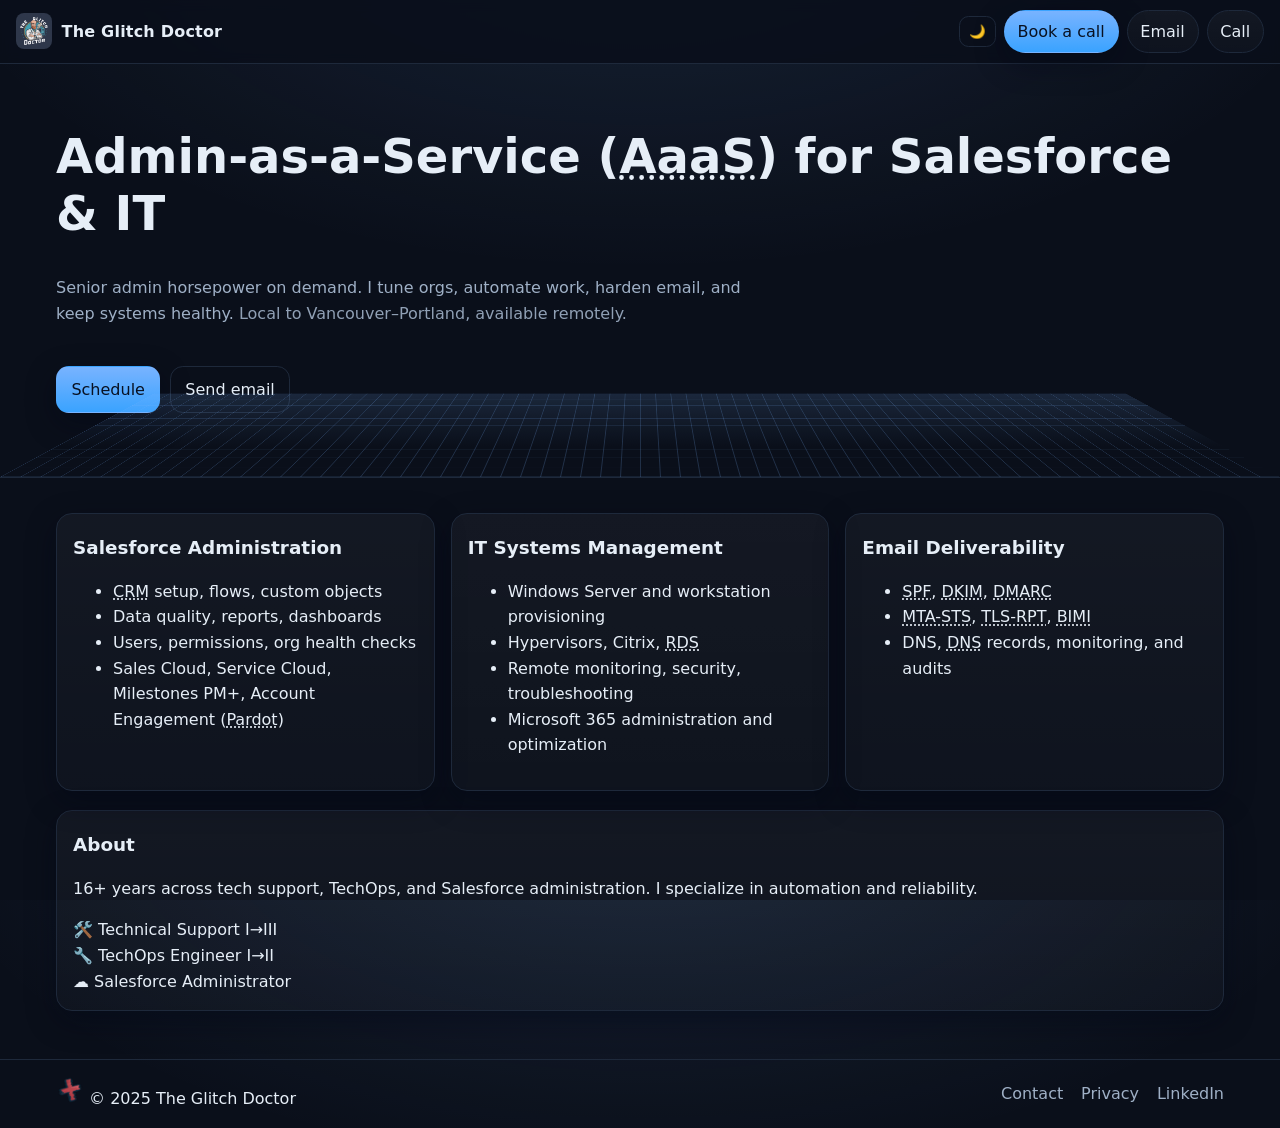
==== index.html @ 691e1446 "Update index.html" ====
<!DOCTYPE html>
<html lang="en">
<head>
  <meta charset="UTF-8" />
  <meta name="viewport" content="width=device-width, initial-scale=1" />
  <title>Remote Salesforce & IT Administration | The Glitch Doctor | Vancouver, WA</title>
  <meta name="description" content="Remote Salesforce and IT systems administration for Portland–Vancouver and remote clients. CRM, automation, server support, and secure email deliverability." />
  <meta name="robots" content="index,follow" />
  <meta name="theme-color" content="#0b5cab" />
  <link rel="canonical" href="https://theglitchdoctor.com/" />

  <!-- Social -->
  <meta property="og:title" content="Remote Salesforce & IT Administration | The Glitch Doctor" />
  <meta property="og:description" content="Salesforce and IT services for businesses. Based in Vancouver, WA." />
  <meta property="og:image" content="/logo1024.png" />
  <meta property="og:url" content="https://theglitchdoctor.com/" />
  <meta property="og:type" content="website" />
  <meta name="twitter:card" content="summary_large_image" />

  <!-- Icons & PWA -->
  <link rel="icon" href="/favicon.png" type="image/png" />
  <link rel="apple-touch-icon" href="/logo1024.png" />
  <link rel="manifest" href="/manifest.webmanifest" />

  <!-- Styles -->
  <link rel="stylesheet" href="/style.css" />

  <!-- Structured data -->
  <script type="application/ld+json">
  {"@context":"https://schema.org","@type":"LocalBusiness","name":"The Glitch Doctor","image":"https://theglitchdoctor.com/logo1024.png","url":"https://theglitchdoctor.com","logo":"https://theglitchdoctor.com/logo1024.png","email":"doc@theglitchdoctor.com","telephone":"+1-971-260-6993","address":{"@type":"PostalAddress","addressLocality":"Vancouver","addressRegion":"WA","postalCode":"98684","addressCountry":"US"},"areaServed":["Portland Metro","Vancouver WA","Remote"],"sameAs":["https://www.linkedin.com/company/the-glitch-doctor/"]}
  </script>
</head>

<body>
  <header class="site-top">
    <div class="brand">
      <img src="/logo1024.png" width="36" height="36" alt="The Glitch Doctor" class="brand-mark" />
      <span class="brand-name">The Glitch Doctor</span>
    </div>
    <nav class="top-actions" aria-label="Top actions">
      <button class="ghost" id="darkModeToggle" aria-pressed="false" aria-label="Toggle dark mode">🌙</button>
      <a class="pill primary" href="https://outlook.office.com/bookwithme/user/6f88f6bea72140189a04a0bf24233a22@theglitchdoctor.com?anonymous&ep=plink" target="_blank" rel="noopener noreferrer">Book a call</a>
      <a class="pill" href="mailto:doc@theglitchdoctor.com">Email</a>
      <a class="pill" href="tel:+19712606993">Call</a>
    </nav>
  </header>

  <!-- HERO -->
  <section class="hero">
    <div class="hero-inner">
      <h1>Admin-as-a-Service (<abbr title="Administration as a Service">AaaS</abbr>) for Salesforce & IT</h1>
      <p class="lead">Senior admin horsepower on demand. I tune orgs, automate work, harden email, and keep systems healthy.
      <span class="u-muted">Local to Vancouver–Portland, available remotely.</span></p>
      <div class="cta-row">
        <a class="cta primary" href="https://outlook.office.com/bookwithme/user/6f88f6bea72140189a04a0bf24233a22@theglitchdoctor.com?anonymous&ep=plink" target="_blank" rel="noopener noreferrer">Schedule</a>
        <a class="cta" href="mailto:doc@theglitchdoctor.com">Send email</a>
      </div>
    </div>
    <div class="hero-art" aria-hidden="true">
      <div class="grid3d"></div>
    </div>
    </div>
  </section>

  <main id="main" class="container">
    <section class="cards3">
      <article class="card fx">
        <h2>Salesforce Administration</h2>
        <ul>
          <li><abbr title="Customer Relationship Management">CRM</abbr> setup, flows, custom objects</li>
          <li>Data quality, reports, dashboards</li>
          <li>Users, permissions, org health checks</li>
          <li>Sales Cloud, Service Cloud, Milestones PM+, Account Engagement (<abbr title="formerly Pardot">Pardot</abbr>)</li>
        </ul>
      </article>
      <article class="card fx">
        <h2>IT Systems Management</h2>
        <ul>
          <li>Windows Server and workstation provisioning</li>
          <li>Hypervisors, Citrix, <abbr title="Remote Desktop Services">RDS</abbr></li>
          <li>Remote monitoring, security, troubleshooting</li>
          <li>Microsoft 365 administration and optimization</li>
        </ul>
      </article>
      <article class="card fx">
        <h2>Email Deliverability</h2>
        <ul>
          <li><abbr title="Sender Policy Framework">SPF</abbr>, <abbr title="DomainKeys Identified Mail">DKIM</abbr>, <abbr title="Domain-based Message Authentication, Reporting, and Conformance">DMARC</abbr></li>
          <li><abbr title="Mail Transfer Agent Strict Transport Security">MTA-STS</abbr>, <abbr title="Transport Layer Security Reporting">TLS-RPT</abbr>, <abbr title="Brand Indicators for Message Identification">BIMI</abbr></li>
          <li>DNS, <abbr title="Domain Name System">DNS</abbr> records, monitoring, and audits</li>
        </ul>
      </article>
    </section>

    <section class="about card fx">
      <h2>About</h2>
      <p>16+ years across tech support, TechOps, and Salesforce administration. I specialize in automation and reliability.
      </p>
      <ul class="list-plain">
        <li>🛠️ Technical Support I→III</li>
        <li>🔧 TechOps Engineer I→II</li>
        <li>☁️ Salesforce Administrator</li>
      </ul>
    </section>
  </main>

  <footer class="site-footer">
    <div class="footer-container">
      <div class="footer-left">
        <img src="/favicon.png" width="28" height="28" alt="Logo" />
        <span>&copy; 2025 The Glitch Doctor</span>
      </div>
      <nav class="footer-links" aria-label="Footer">
        <a href="mailto:doc@theglitchdoctor.com">Contact</a>
        <a href="#">Privacy</a>
        <a href="https://www.linkedin.com/company/the-glitch-doctor/?viewAsMember=true" target="_blank" rel="noopener noreferrer">LinkedIn</a>
      </nav>
    </div>
  </footer>

  <script>
  (function(){
    const root = document.documentElement;
    const btn = document.getElementById('darkModeToggle');
    const saved = localStorage.getItem('darkMode');
    const prefers = window.matchMedia && window.matchMedia('(prefers-color-scheme: dark)').matches;
    function setDark(on){
      root.classList.toggle('dark', on);
      if(btn) btn.setAttribute('aria-pressed', String(on));
      localStorage.setItem('darkMode', on ? 'enabled' : 'disabled');
    }
    setDark(saved ? saved==='enabled' : prefers);
    btn && btn.addEventListener('click', () => setDark(!root.classList.contains('dark')));

    if ('serviceWorker' in navigator) {
      window.addEventListener('load', () => navigator.serviceWorker.register('/sw.js').catch(()=>{}));
    }
  })();
      if (!window.matchMedia || !window.matchMedia('(prefers-reduced-motion: reduce)').matches) {
      const root = document.documentElement;
      const grid = document.querySelector('.grid3d');
      if (grid) {
        let t = 0, mx = 0, my = 0, tx = 0, ty = 0;
        const setVar = (n,v)=> root.style.setProperty(n, v);
        function onMove(e){
          const x = e.clientX !== undefined ? e.clientX : (innerWidth/2);
          const y = e.clientY !== undefined ? e.clientY : (innerHeight/2);
          tx = (x / innerWidth) * 2 - 1;   // -1..1
          ty = (y / innerHeight) * 2 - 1;  // -1..1
        }
        window.addEventListener('pointermove', onMove, {passive:true});
        function loop(){
          t += 0.6;                   // speed
          mx += (tx - mx) * 0.06;     // easing
          my += (ty - my) * 0.06;
          setVar('--mx', mx.toFixed(4));
          setVar('--my', my.toFixed(4));
          setVar('--gridY', t.toFixed(2));
          requestAnimationFrame(loop);
        }
        loop();
      }
    }
  })();
  </script>
</body>
</html>
---- style.css ----
/* Base theme */
:root {
  --bg: #0a0f1a;              /* deep slate */
  --bg-2: #0f172a;            /* card bg */
  --text: #e6eef7;            /* near white */
  --muted: #9fb0c6;
  --brand: #78b3ff;           /* soft lightning */
  --brand-2: #3aa3ff;
  --border: #1e293b;
  --shadow: 0 10px 30px rgba(2,6,23,.45);
}
html,body{height:100%}
*{box-sizing:border-box}
body{margin:0;background:radial-gradient(1200px 600px at 50% -10%,rgba(120,179,255,.12),transparent 60%),var(--bg);color:var(--text);font-family:Inter,ui-sans-serif,system-ui,-apple-system,Segoe UI,Roboto,"Helvetica Neue",Arial,sans-serif;line-height:1.6}

/* Top header */
.site-top{position:sticky;top:0;z-index:10;display:flex;align-items:center;justify-content:space-between;padding:.6rem 1rem;border-bottom:1px solid var(--border);backdrop-filter:saturate(1.1) blur(6px);background:color-mix(in srgb, var(--bg) 86%, transparent)}
.brand{display:flex;align-items:center;gap:.6rem;font-weight:700}
.brand-name{letter-spacing:.2px}
.brand-mark{border-radius:8px}
.top-actions{display:flex;align-items:center;gap:.5rem}
.pill{display:inline-flex;align-items:center;gap:.4rem;padding:.5rem .8rem;border:1px solid var(--border);border-radius:999px;text-decoration:none;color:var(--text);background:linear-gradient(to bottom, rgba(255,255,255,.04), rgba(255,255,255,.02))}
.pill.primary{border-color:transparent;background:linear-gradient(180deg, var(--brand), var(--brand-2));color:#081122;box-shadow:var(--shadow)}
.ghost{background:transparent;border:1px solid var(--border);color:var(--text);border-radius:.6rem;padding:.45rem .55rem;cursor:pointer}

/* Hero */
.hero{position:relative;overflow:hidden;border-bottom:1px solid var(--border)}
.hero-inner{width:min(1200px,100%);margin:0 auto;padding:clamp(2rem,5vw,4rem) 1rem;display:grid;gap:1rem;place-items:start}
.hero h1{font-size:clamp(1.9rem,1.1rem + 2.8vw,3rem);line-height:1.2;margin:0}
.lead{max-width:70ch;color:var(--muted)}
.u-muted{opacity:.9}
.cta-row{display:flex;gap:.6rem;margin-top:.5rem}
.cta{display:inline-flex;align-items:center;gap:.35rem;border:1px solid var(--border);border-radius:.8rem;padding:.6rem .9rem;text-decoration:none;color:var(--text)}
.cta.primary{border-color:transparent;background:linear-gradient(180deg,var(--brand),var(--brand-2));color:#081122;box-shadow:var(--shadow)}

/* 3D grid accent */
.hero-art{pointer-events:none;position:absolute;inset:auto 0 0 0;height:220px;}
.grid3d{position:absolute;inset:auto 0 0 0;height:220px;background:linear-gradient(rgba(120,179,255,.15),transparent 70%),
  repeating-linear-gradient(0deg,rgba(120,179,255,.2),rgba(120,179,255,.2) 1px,transparent 1px,transparent 20px),
  repeating-linear-gradient(90deg,rgba(120,179,255,.2),rgba(120,179,255,.2) 1px,transparent 1px,transparent 20px);
  transform:perspective(600px) rotateX(60deg);transform-origin:bottom;filter:blur(.2px)}

/* Main */
.container{width:min(1200px,100%);margin:0 auto;padding:1rem}
.cards3{display:grid;grid-template-columns:repeat(auto-fit,minmax(260px,1fr));gap:1rem;margin:1.2rem 0}
.card{background:linear-gradient(180deg,rgba(255,255,255,.04),rgba(255,255,255,.02));border:1px solid var(--border);border-radius:16px;padding:1rem;box-shadow:var(--shadow)}
.card.fx{transition:transform .18s ease, box-shadow .18s ease}
.card.fx:hover{transform:translateY(-2px)}
.card h2{margin:.2rem 0 .6rem;font-size:1.15rem}
.list-plain{list-style:none;margin:.6rem 0 0;padding:0}

/* About */
.about{margin-top:.5rem}

/* Footer */
.site-footer{margin-top:2rem;border-top:1px solid var(--border)}
.footer-container{width:min(1200px,100%);margin:0 auto;padding:1rem;display:flex;align-items:center;justify-content:space-between;gap:.75rem;flex-wrap:wrap}
.footer-links a{color:var(--muted);text-decoration:none;margin-left:.8rem}
.footer-links a:hover{color:var(--text)}

/* Dark toggle state */
.dark{--bg:#050912;--bg-2:#0b1220;--text:#e8eef9;--muted:#a4b2c6;--brand:#7fb8ff;--brand-2:#4aa8ff;--border:#172036}

/* Acronyms visible but calm */
abbr[title]{text-decoration:underline dotted;text-underline-offset:2px}

@media (prefers-reduced-motion: reduce){
  .card.fx{transition:none}
}
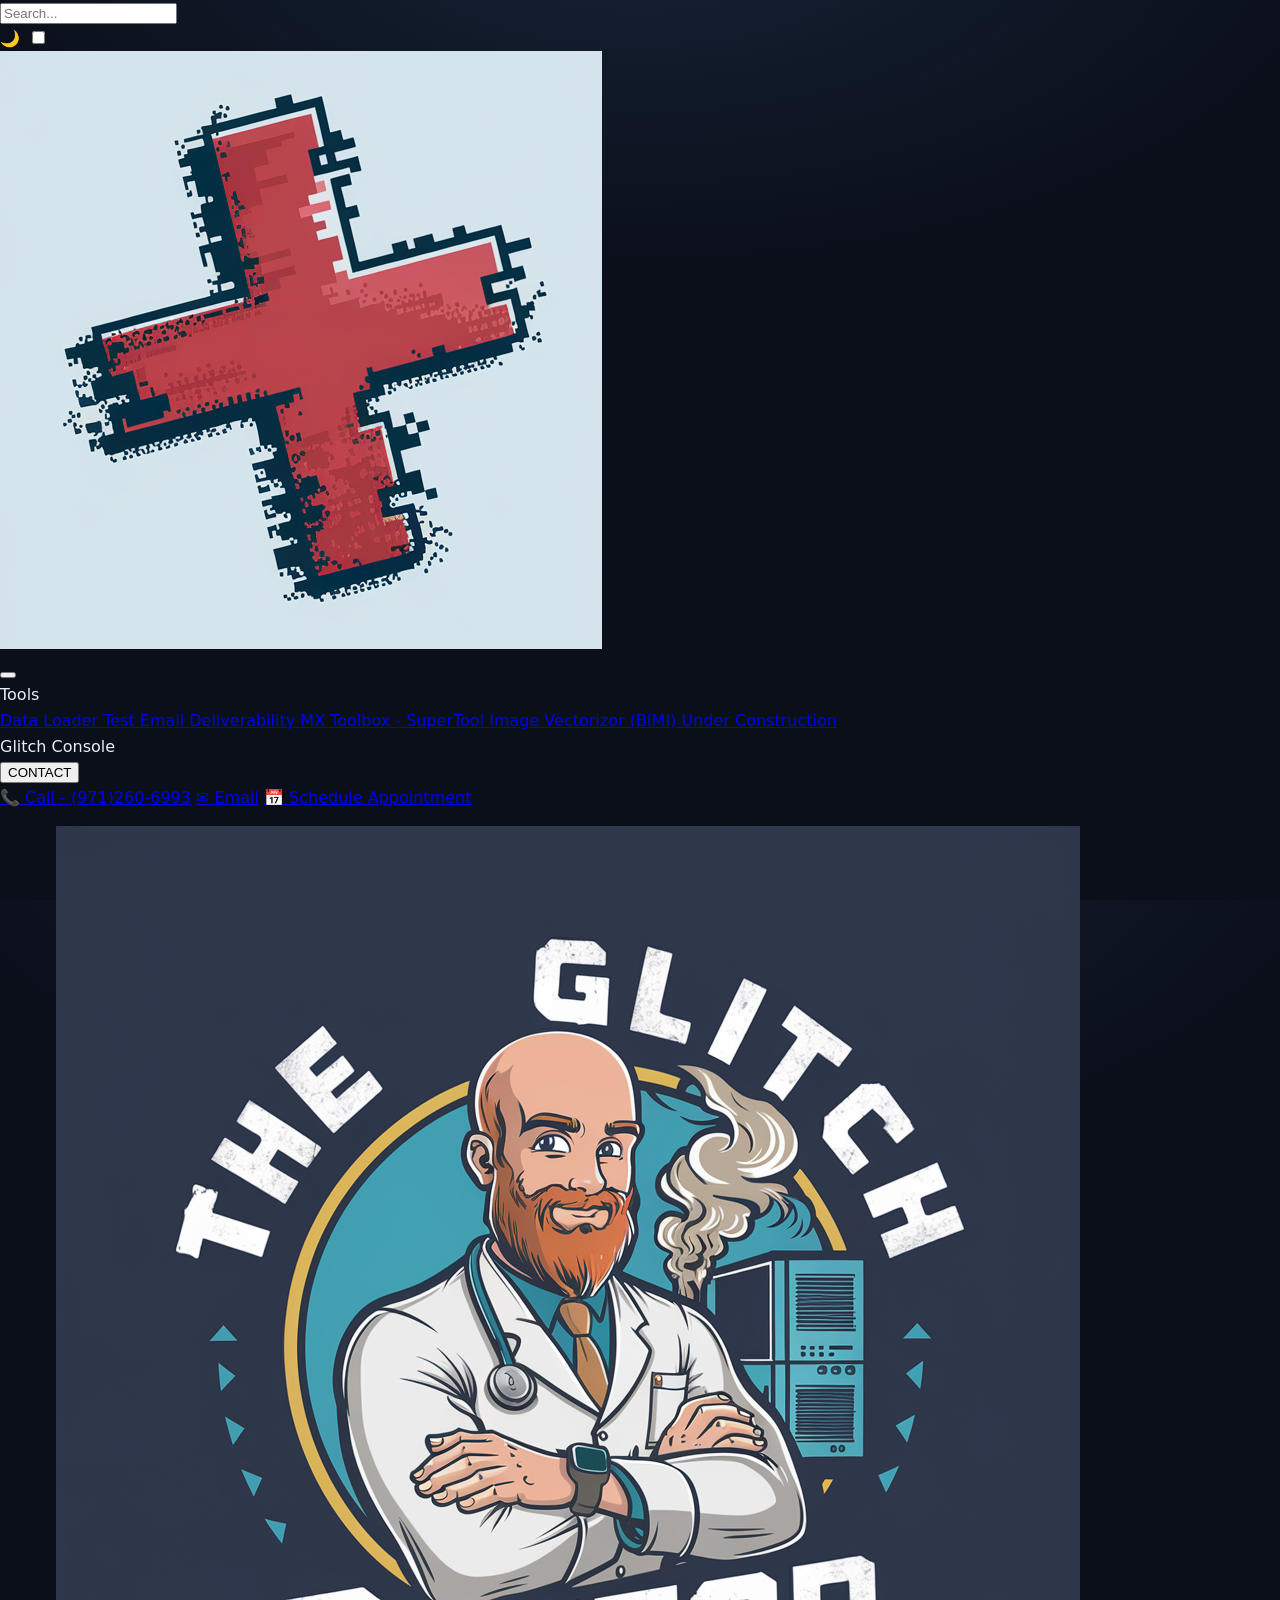
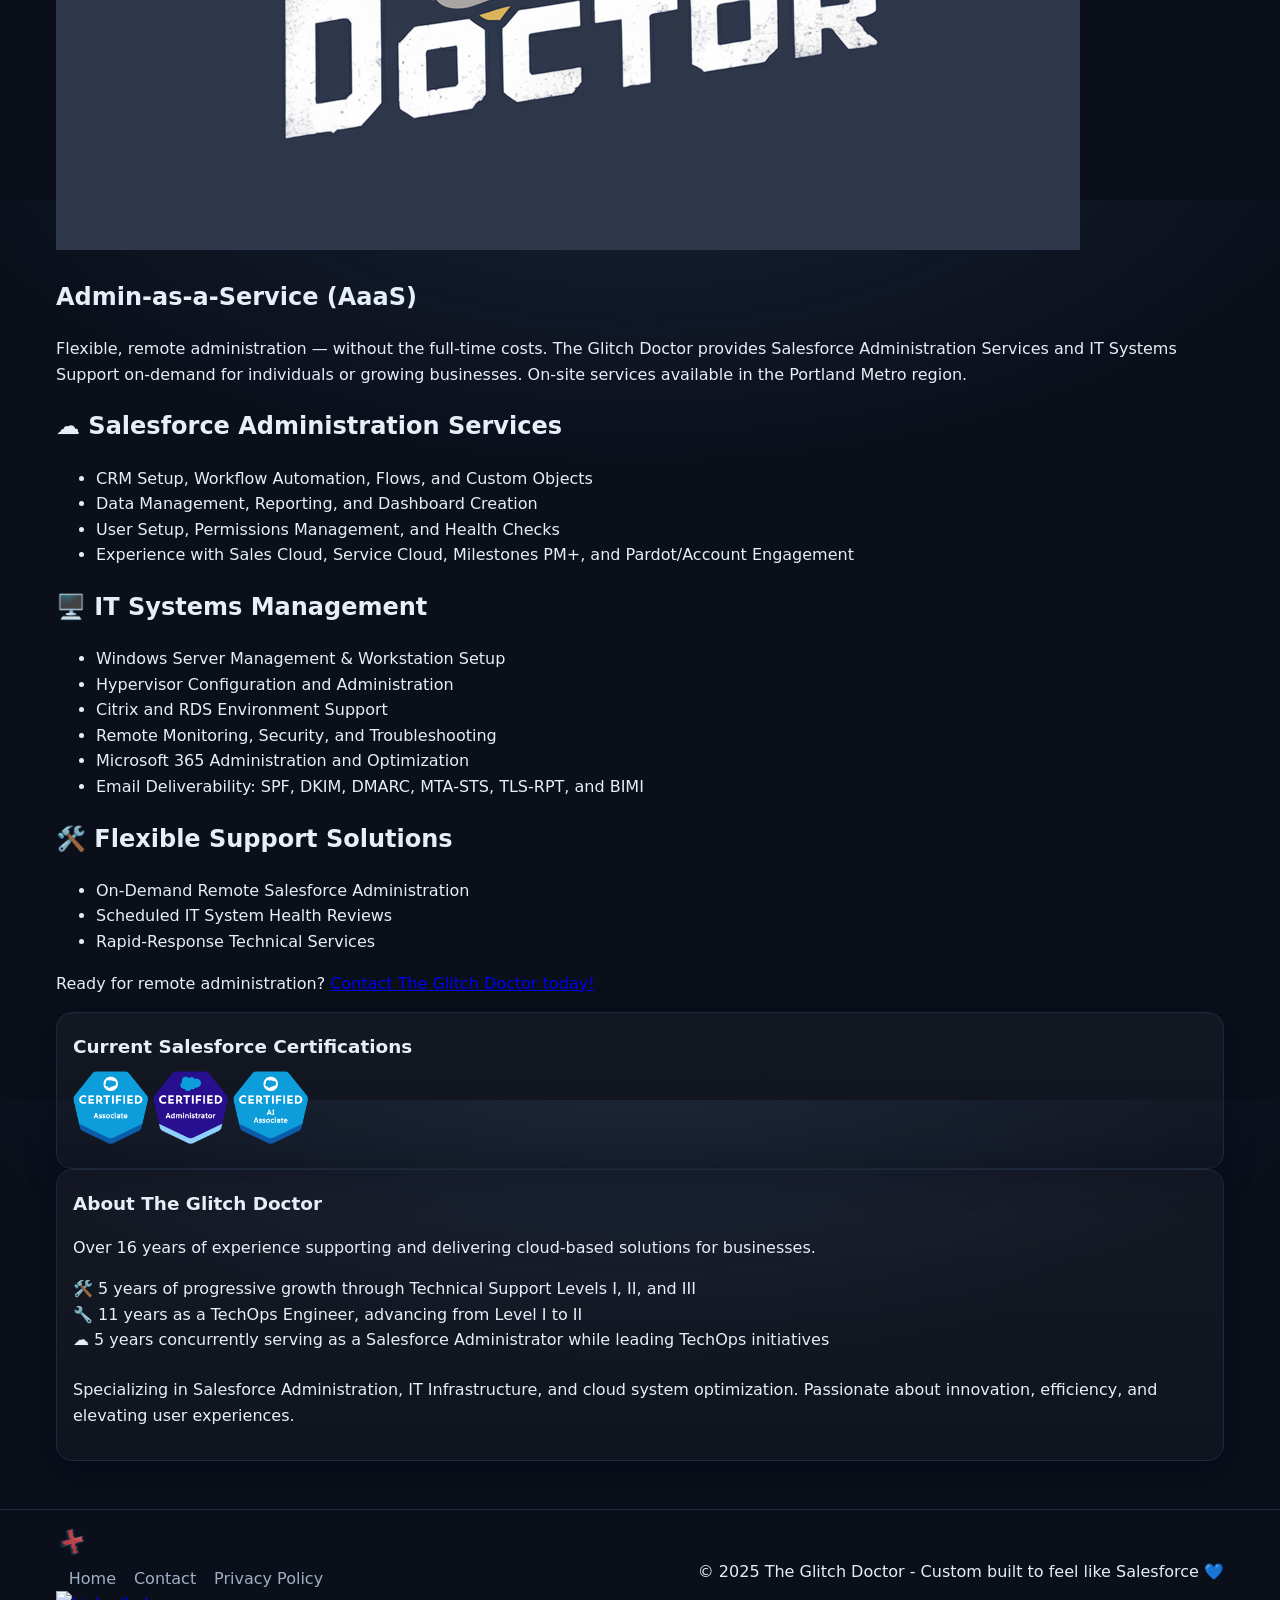
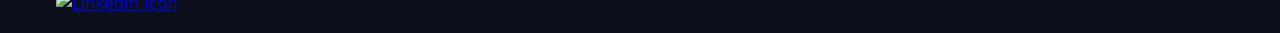
==== commit e6fd4cb3: "Update index.html" ====
--- a/index.html
+++ b/index.html
@@ -1,167 +1,288 @@
 <!DOCTYPE html>
 <html lang="en">
 <head>
-  <meta charset="UTF-8" />
-  <meta name="viewport" content="width=device-width, initial-scale=1" />
+  <meta charset="UTF-8">
+  <meta name="viewport" content="width=device-width, initial-scale=1.0">
   <title>Remote Salesforce & IT Administration | The Glitch Doctor | Vancouver, WA</title>
-  <meta name="description" content="Remote Salesforce and IT systems administration for Portland–Vancouver and remote clients. CRM, automation, server support, and secure email deliverability." />
-  <meta name="robots" content="index,follow" />
-  <meta name="theme-color" content="#0b5cab" />
-  <link rel="canonical" href="https://theglitchdoctor.com/" />
-
-  <!-- Social -->
-  <meta property="og:title" content="Remote Salesforce & IT Administration | The Glitch Doctor" />
-  <meta property="og:description" content="Salesforce and IT services for businesses. Based in Vancouver, WA." />
-  <meta property="og:image" content="/logo1024.png" />
-  <meta property="og:url" content="https://theglitchdoctor.com/" />
-  <meta property="og:type" content="website" />
-  <meta name="twitter:card" content="summary_large_image" />
-
-  <!-- Icons & PWA -->
-  <link rel="icon" href="/favicon.png" type="image/png" />
-  <link rel="apple-touch-icon" href="/logo1024.png" />
-  <link rel="manifest" href="/manifest.webmanifest" />
-
-  <!-- Styles -->
-  <link rel="stylesheet" href="/style.css" />
-
-  <!-- Structured data -->
+  <meta name="description" content="Remote Salesforce and IT Systems Administration for businesses in the Portland Metro area. CRM Setup, Server Support, Email Deliverability. Contact The Glitch Doctor today.">
+  
+  <!-- Open Graph / Facebook -->
+  <meta property="og:title" content="Remote Salesforce & IT Administration | The Glitch Doctor">
+  <meta property="og:description" content="Salesforce and IT services for businesses. Based in Vancouver, WA.">
+  <meta property="og:image" content="https://theglitchdoctor.com/logo1024.png">
+  <meta property="og:url" content="https://theglitchdoctor.com/">
+  <meta property="og:type" content="website">
+
+  <link rel="icon" href="favicon.png" type="image/png">
+  <link rel="stylesheet" href="style.css">
+
+  <!-- Local Business Schema -->
   <script type="application/ld+json">
-  {"@context":"https://schema.org","@type":"LocalBusiness","name":"The Glitch Doctor","image":"https://theglitchdoctor.com/logo1024.png","url":"https://theglitchdoctor.com","logo":"https://theglitchdoctor.com/logo1024.png","email":"doc@theglitchdoctor.com","telephone":"+1-971-260-6993","address":{"@type":"PostalAddress","addressLocality":"Vancouver","addressRegion":"WA","postalCode":"98684","addressCountry":"US"},"areaServed":["Portland Metro","Vancouver WA","Remote"],"sameAs":["https://www.linkedin.com/company/the-glitch-doctor/"]}
-  </script>
+{
+  "@context": "https://schema.org",
+  "@type": "LocalBusiness",
+  "name": "The Glitch Doctor",
+  "image": "https://theglitchdoctor.com/logo1024.png",
+  "telephone": "+1-971-260-6993",
+  "email": "doc@theglitchdoctor.com",
+  "address": {
+    "@type": "PostalAddress",
+    "addressLocality": "Vancouver",
+    "addressRegion": "WA",
+    "postalCode": "98684",
+    "addressCountry": "US"
+  },
+  "url": "https://theglitchdoctor.com",
+  "description": "Remote Salesforce and IT Systems Administration support for businesses in Vancouver, WA and the Portland Metro area."
+}
+</script>
 </head>
 
 <body>
-  <header class="site-top">
-    <div class="brand">
-      <img src="/logo1024.png" width="36" height="36" alt="The Glitch Doctor" class="brand-mark" />
-      <span class="brand-name">The Glitch Doctor</span>
-    </div>
-    <nav class="top-actions" aria-label="Top actions">
-      <button class="ghost" id="darkModeToggle" aria-pressed="false" aria-label="Toggle dark mode">🌙</button>
-      <a class="pill primary" href="https://outlook.office.com/bookwithme/user/6f88f6bea72140189a04a0bf24233a22@theglitchdoctor.com?anonymous&ep=plink" target="_blank" rel="noopener noreferrer">Book a call</a>
-      <a class="pill" href="mailto:doc@theglitchdoctor.com">Email</a>
-      <a class="pill" href="tel:+19712606993">Call</a>
-    </nav>
-  </header>
-
-  <!-- HERO -->
-  <section class="hero">
-    <div class="hero-inner">
-      <h1>Admin-as-a-Service (<abbr title="Administration as a Service">AaaS</abbr>) for Salesforce & IT</h1>
-      <p class="lead">Senior admin horsepower on demand. I tune orgs, automate work, harden email, and keep systems healthy.
-      <span class="u-muted">Local to Vancouver–Portland, available remotely.</span></p>
-      <div class="cta-row">
-        <a class="cta primary" href="https://outlook.office.com/bookwithme/user/6f88f6bea72140189a04a0bf24233a22@theglitchdoctor.com?anonymous&ep=plink" target="_blank" rel="noopener noreferrer">Schedule</a>
-        <a class="cta" href="mailto:doc@theglitchdoctor.com">Send email</a>
-      </div>
-    </div>
-    <div class="hero-art" aria-hidden="true">
-      <div class="grid3d"></div>
-    </div>
-    </div>
+<div id="loader" style="display: none;"></div>
+
+<!-- Top Navbar -->
+<div class="top-navbar">
+  <div class="top-navbar-left"></div>
+  <div class="top-navbar-center">
+    <form action="https://www.google.com/search" method="GET" target="_blank" style="width: 100%; max-width: 400px;">
+      <input type="text" name="q" placeholder="Search..." class="top-search-bar" />
+    </form>
+  </div>
+  <div class="top-navbar-right">
+    <div class="dark-mode-toggle">
+      <label for="darkModeToggle" style="margin-right: 0.2rem;">🌙</label>
+      <input type="checkbox" id="darkModeToggle">
+    </div>
+    <img src="GlitchDoctor_NoBackground.png" alt="Logo" class="logo">
+  </div>
+</div>
+
+<header class="navbar" style="display: none;">
+  <div class="nav-left">
+    <div class="dropdown-wrapper">
+      <button id="launcherButton" class="launcher-button">
+        <div class="launcher-icon">
+          <div></div><div></div><div></div>
+          <div></div><div></div><div></div>
+          <div></div><div></div><div></div>
+        </div>
+      </button>
+
+ <div class="launcher-menu" id="launcherMenu">
+        <div class="launcher-title">Tools</div>
+        <a href="https://developer.salesforce.com/tools/data-loader" target="_blank">
+          Data Loader
+        </a>
+        <a href="https://redsift.com/tools/investigate" target="_blank">
+          Test Email Deliverability
+        </a>
+        <a href="https://mxtoolbox.com/SuperTool.aspx" target="_blank">
+          MX Toolbox - SuperTool
+        </a>
+        <a href="https://vectorizer.com/" target="_blank">
+          Image Vectorizor (BIMI)
+        </a>
+        <a href="#">Under Construction</a>
+      </div>
+    </div>
+
+    <div class="glitch-console">Glitch Console</div>
+
+    <div class="dropdown-wrapper">
+      <button id="tabButton" class="tab-button active">CONTACT</button>
+      <div class="dropdown-menu" id="dropdownMenu">
+        <a href="tel:9712606993" target="_blank">📞 Call - (971)260-6993</a>
+        <a href="mailto:doc@theglitchdoctor.com" target="_blank">✉️ Email</a>
+        <a href="https://outlook.office.com/bookwithme/user/6f88f6bea72140189a04a0bf24233a22@theglitchdoctor.com?anonymous&ep=plink" target="_blank">📅 Schedule Appointment</a>
+      </div>
+    </div>
+  </div>
+</header>
+
+<main class="container">
+  <div class="page-header">
+    <img src="logo1024.png" alt="Glitch Doctor Logo">
+  </div>
+
+  <section class="admin-service-section">
+    <h1>Admin-as-a-Service (AaaS)</h1>
+    <p class="section-intro">
+      Flexible, remote administration — without the full-time costs. The Glitch Doctor provides Salesforce Administration Services and IT Systems Support on-demand for individuals or growing businesses. On-site services available in the Portland Metro region.
+    </p>
+
+    <div class="two-column-cards">
+      <div class="pillar-card">
+        <h2><span class="pillar-icon">☁️</span> Salesforce Administration Services</h2>
+        <ul>
+          <li>CRM Setup, Workflow Automation, Flows, and Custom Objects</li>
+          <li>Data Management, Reporting, and Dashboard Creation</li>
+          <li>User Setup, Permissions Management, and Health Checks</li>
+          <li>Experience with Sales Cloud, Service Cloud, Milestones PM+, and Pardot/Account Engagement</li>
+        </ul>
+      </div>
+         
+      <div class="pillar-card">
+        <h2><span class="pillar-icon">🖥️</span> IT Systems Management</h2>
+        <ul>
+          <li>Windows Server Management & Workstation Setup</li>
+          <li>Hypervisor Configuration and Administration</li>
+          <li>Citrix and RDS Environment Support</li>
+          <li>Remote Monitoring, Security, and Troubleshooting</li>
+          <li>Microsoft 365 Administration and Optimization</li>
+          <li>Email Deliverability: SPF, DKIM, DMARC, MTA-STS, TLS-RPT, and BIMI</li>
+        </ul>
+      </div>
+
+      <div class="pillar-card">
+        <h2><span class="pillar-icon">🛠️</span> Flexible Support Solutions</h2>
+        <ul>
+          <li>On-Demand Remote Salesforce Administration</li>
+          <li>Scheduled IT System Health Reviews</li>
+          <li>Rapid-Response Technical Services</li>
+        </ul>
+      </div>
+    </div>
+
+    <p class="cta-message">
+      Ready for remote administration? <a href="#" onclick="openModal(); return false;">Contact The Glitch Doctor today!</a>
+    </p>
   </section>
 
-  <main id="main" class="container">
-    <section class="cards3">
-      <article class="card fx">
-        <h2>Salesforce Administration</h2>
-        <ul>
-          <li><abbr title="Customer Relationship Management">CRM</abbr> setup, flows, custom objects</li>
-          <li>Data quality, reports, dashboards</li>
-          <li>Users, permissions, org health checks</li>
-          <li>Sales Cloud, Service Cloud, Milestones PM+, Account Engagement (<abbr title="formerly Pardot">Pardot</abbr>)</li>
-        </ul>
-      </article>
-      <article class="card fx">
-        <h2>IT Systems Management</h2>
-        <ul>
-          <li>Windows Server and workstation provisioning</li>
-          <li>Hypervisors, Citrix, <abbr title="Remote Desktop Services">RDS</abbr></li>
-          <li>Remote monitoring, security, troubleshooting</li>
-          <li>Microsoft 365 administration and optimization</li>
-        </ul>
-      </article>
-      <article class="card fx">
-        <h2>Email Deliverability</h2>
-        <ul>
-          <li><abbr title="Sender Policy Framework">SPF</abbr>, <abbr title="DomainKeys Identified Mail">DKIM</abbr>, <abbr title="Domain-based Message Authentication, Reporting, and Conformance">DMARC</abbr></li>
-          <li><abbr title="Mail Transfer Agent Strict Transport Security">MTA-STS</abbr>, <abbr title="Transport Layer Security Reporting">TLS-RPT</abbr>, <abbr title="Brand Indicators for Message Identification">BIMI</abbr></li>
-          <li>DNS, <abbr title="Domain Name System">DNS</abbr> records, monitoring, and audits</li>
-        </ul>
-      </article>
-    </section>
-
-    <section class="about card fx">
-      <h2>About</h2>
-      <p>16+ years across tech support, TechOps, and Salesforce administration. I specialize in automation and reliability.
-      </p>
-      <ul class="list-plain">
-        <li>🛠️ Technical Support I→III</li>
-        <li>🔧 TechOps Engineer I→II</li>
-        <li>☁️ Salesforce Administrator</li>
-      </ul>
-    </section>
-  </main>
-
-  <footer class="site-footer">
-    <div class="footer-container">
-      <div class="footer-left">
-        <img src="/favicon.png" width="28" height="28" alt="Logo" />
-        <span>&copy; 2025 The Glitch Doctor</span>
-      </div>
-      <nav class="footer-links" aria-label="Footer">
+  <div class="card certifications-card">
+    <a href="https://www.salesforce.com/trailblazer/jlytle" target="_blank" style="text-decoration:none; color: inherit;">
+      <h2>Current Salesforce Certifications</h2>
+      <div class="certifications-images">
+        <img src="2022-08_Badge_SF-Certified_Administrator_500x490px.png" alt="2022 Certified Administrator" width="75" height="73">
+        <img src="2021-03_Badge_SF-Certified_Administrator_500x490px.png" alt="2021 Certified Administrator" width="75" height="73">
+        <img src="2023-07_Badge_SF-Certified_AI-Associate_500x490px.png" alt="2023 Certified AI Associate" width="75" height="73">
+      </div>
+    </a>
+  </div>
+
+  <div class="card certifications-card">
+    <h2>About The Glitch Doctor</h2>
+    <p>Over 16 years of experience supporting and delivering cloud-based solutions for businesses.</p>
+
+    <ul style="list-style: none; padding: 0; text-align: left; margin-top: 1rem;">
+      <li>🛠️ 5 years of progressive growth through Technical Support Levels I, II, and III</li>
+      <li>🔧 11 years as a TechOps Engineer, advancing from Level I to II</li>
+      <li>☁️ 5 years concurrently serving as a Salesforce Administrator while leading TechOps initiatives</li>
+    </ul>
+
+    <p style="margin-top: 1.5rem;">
+      Specializing in Salesforce Administration, IT Infrastructure, and cloud system optimization.  
+      Passionate about innovation, efficiency, and elevating user experiences.
+    </p>
+  </div>
+
+  <!-- Contact Modal -->
+  <div id="contactModal" style="display: none; position: fixed; top: 0; left: 0; width: 100%; height: 100%; background: rgba(0,0,0,0.6); backdrop-filter: blur(4px); z-index: 1000; justify-content: center; align-items: center;">
+    <div id="contactModalContent" style="background: white; padding: 2rem; border-radius: 12px; text-align: center; width: 320px; box-shadow: 0 8px 24px rgba(0,0,0,0.2); animation: slideDown 0.3s ease-out;">
+      <h3 style="margin-bottom: 1.5rem;">How would you like to contact The Glitch Doctor?</h3>
+      <button class="modal-button" onclick="contactAction('email')">✉️ Email</button>
+      <button class="modal-button" onclick="contactAction('call')">📞 Call</button>
+      <button class="modal-button" onclick="contactAction('schedule')">📅 Schedule</button>
+      <br><br>
+      <button class="modal-button cancel-button" onclick="closeModal()">Cancel</button>
+    </div>
+  </div>
+</main>
+
+<footer class="site-footer">
+  <div class="footer-container">
+    <div class="footer-top">
+      <img src="favicon.png" alt="The Glitch Doctor Logo" class="footer-logo">
+      <div class="footer-links">
+        <a href="/">Home</a>
         <a href="mailto:doc@theglitchdoctor.com">Contact</a>
-        <a href="#">Privacy</a>
-        <a href="https://www.linkedin.com/company/the-glitch-doctor/?viewAsMember=true" target="_blank" rel="noopener noreferrer">LinkedIn</a>
-      </nav>
-    </div>
-  </footer>
-
-  <script>
-  (function(){
-    const root = document.documentElement;
-    const btn = document.getElementById('darkModeToggle');
-    const saved = localStorage.getItem('darkMode');
-    const prefers = window.matchMedia && window.matchMedia('(prefers-color-scheme: dark)').matches;
-    function setDark(on){
-      root.classList.toggle('dark', on);
-      if(btn) btn.setAttribute('aria-pressed', String(on));
-      localStorage.setItem('darkMode', on ? 'enabled' : 'disabled');
+        <a href="#">Privacy Policy</a>
+      </div>
+      <div class="social-icons">
+        <a href="https://www.linkedin.com/company/the-glitch-doctor/?viewAsMember=true" target="_blank">
+          <img src="https://cdn-icons-png.flaticon.com/512/174/174857.png" alt="LinkedIn Icon" class="social-icon">
+        </a>
+      </div>
+    </div>
+    <div class="footer-bottom">
+      &copy; 2025 The Glitch Doctor - Custom built to feel like Salesforce 💙
+    </div>
+  </div>
+</footer>
+
+<script>
+  window.addEventListener("load", function() {
+    document.getElementById("loader").style.display = "none";
+    document.querySelector("header").style.display = "flex";
+    document.querySelector("main").style.display = "block";
+  });
+
+  const tabButton = document.getElementById('tabButton');
+  const dropdownMenu = document.getElementById('dropdownMenu');
+  const launcherButton = document.getElementById('launcherButton');
+  const launcherMenu = document.getElementById('launcherMenu');
+
+  const darkModeToggle = document.getElementById('darkModeToggle');
+  if (localStorage.getItem('darkMode') === 'enabled') {
+    document.body.classList.add('dark-mode');
+    darkModeToggle.checked = true;
+  }
+
+  darkModeToggle.addEventListener('change', function() {
+    if (this.checked) {
+      document.body.classList.add('dark-mode');
+      localStorage.setItem('darkMode', 'enabled');
+    } else {
+      document.body.classList.remove('dark-mode');
+      localStorage.setItem('darkMode', 'disabled');
     }
-    setDark(saved ? saved==='enabled' : prefers);
-    btn && btn.addEventListener('click', () => setDark(!root.classList.contains('dark')));
-
-    if ('serviceWorker' in navigator) {
-      window.addEventListener('load', () => navigator.serviceWorker.register('/sw.js').catch(()=>{}));
+  });
+
+  tabButton.addEventListener('click', function(e) {
+    e.stopPropagation();
+    dropdownMenu.classList.toggle('visible');
+    launcherMenu.classList.remove('visible');
+  });
+
+  launcherButton.addEventListener('click', function(e) {
+    e.stopPropagation();
+    launcherMenu.classList.toggle('visible');
+    dropdownMenu.classList.remove('visible');
+  });
+
+  window.addEventListener('click', function(e) {
+    if (!tabButton.contains(e.target) && !dropdownMenu.contains(e.target) &&
+        !launcherButton.contains(e.target) && !launcherMenu.contains(e.target)) {
+      dropdownMenu.classList.remove('visible');
+      launcherMenu.classList.remove('visible');
     }
-  })();
-      if (!window.matchMedia || !window.matchMedia('(prefers-reduced-motion: reduce)').matches) {
-      const root = document.documentElement;
-      const grid = document.querySelector('.grid3d');
-      if (grid) {
-        let t = 0, mx = 0, my = 0, tx = 0, ty = 0;
-        const setVar = (n,v)=> root.style.setProperty(n, v);
-        function onMove(e){
-          const x = e.clientX !== undefined ? e.clientX : (innerWidth/2);
-          const y = e.clientY !== undefined ? e.clientY : (innerHeight/2);
-          tx = (x / innerWidth) * 2 - 1;   // -1..1
-          ty = (y / innerHeight) * 2 - 1;  // -1..1
-        }
-        window.addEventListener('pointermove', onMove, {passive:true});
-        function loop(){
-          t += 0.6;                   // speed
-          mx += (tx - mx) * 0.06;     // easing
-          my += (ty - my) * 0.06;
-          setVar('--mx', mx.toFixed(4));
-          setVar('--my', my.toFixed(4));
-          setVar('--gridY', t.toFixed(2));
-          requestAnimationFrame(loop);
-        }
-        loop();
-      }
+  });
+
+  function openModal() {
+    document.getElementById('contactModal').style.display = 'flex';
+  }
+
+  function closeModal() {
+    document.getElementById('contactModal').style.display = 'none';
+  }
+
+  function contactAction(method) {
+    closeModal();
+    switch (method) {
+      case 'email':
+        window.location.href = 'mailto:doc@theglitchdoctor.com';
+        break;
+      case 'call':
+        window.location.href = 'tel:9712606993';
+        break;
+      case 'schedule':
+        window.open('https://outlook.office.com/bookwithme/user/6f88f6bea72140189a04a0bf24233a22@theglitchdoctor.com?anonymous&ep=plink', '_blank');
+        break;
+      default:
+        alert('Unknown contact method!');
     }
-  })();
-  </script>
+  }
+</script>
+
 </body>
 </html>
--- a/style.css
+++ b/style.css
@@ -34,7 +34,29 @@
 .cta.primary{border-color:transparent;background:linear-gradient(180deg,var(--brand),var(--brand-2));color:#081122;box-shadow:var(--shadow)}
 
 /* 3D grid accent */
-.hero-art{pointer-events:none;position:absolute;inset:auto 0 0 0;height:220px;}
+.hero-art{pointer-events:none;position:absolute;inset:auto 0 0 0;height:260px;}
+.grid3d{
+  --mx: 0;           /* normalized cursor X, -1..1 */
+  --my: 0;           /* normalized cursor Y, -1..1 (kept for future) */
+  --gridY: 0;        /* animated scroll pixels */
+  position:absolute;inset:auto 0 0 0;height:260px;will-change:transform,background-position,filter;
+  background:
+    linear-gradient(rgba(120,179,255,.12),transparent 70%),
+    repeating-linear-gradient(0deg,rgba(120,179,255,.22),rgba(120,179,255,.22) 1px,transparent 1px,transparent 24px),
+    repeating-linear-gradient(90deg,rgba(120,179,255,.22),rgba(120,179,255,.22) 1px,transparent 1px,transparent 24px);
+  background-position:
+    0 calc(var(--gridY)*1px),
+    0 calc(var(--gridY)*1.25px),
+    0 calc(var(--gridY)*1.25px);
+  transform:
+    perspective(700px)
+    rotateX(60deg)
+    rotateY(calc(var(--mx) * 10deg))
+    translateX(calc(var(--mx) * 14px));
+  transform-origin:bottom;filter:drop-shadow(0 20px 40px rgba(0,0,0,.35));
+}
+@media (max-width: 640px){ .hero-art,.grid3d{height:200px} }
+@media (prefers-reduced-motion: reduce){ .grid3d{background-position:0 0,0 0,0 0} }
 .grid3d{position:absolute;inset:auto 0 0 0;height:220px;background:linear-gradient(rgba(120,179,255,.15),transparent 70%),
   repeating-linear-gradient(0deg,rgba(120,179,255,.2),rgba(120,179,255,.2) 1px,transparent 1px,transparent 20px),
   repeating-linear-gradient(90deg,rgba(120,179,255,.2),rgba(120,179,255,.2) 1px,transparent 1px,transparent 20px);
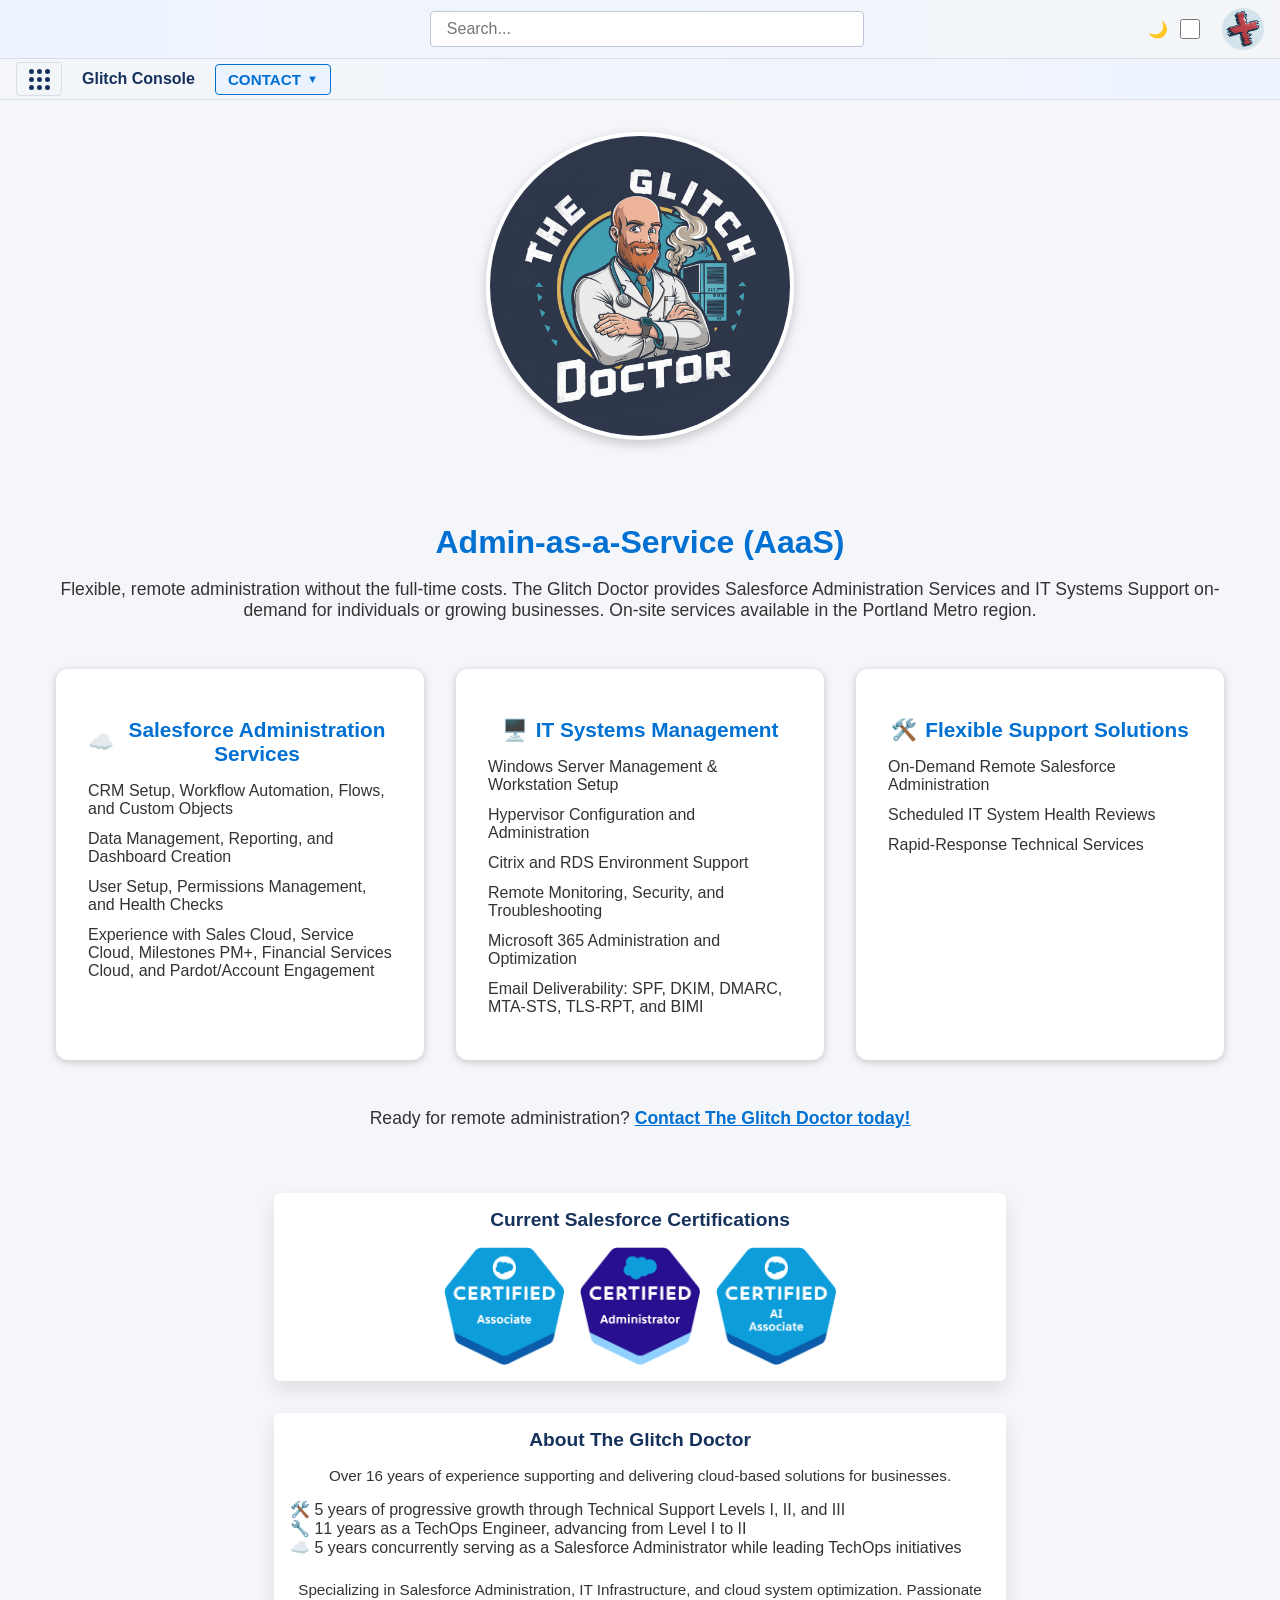
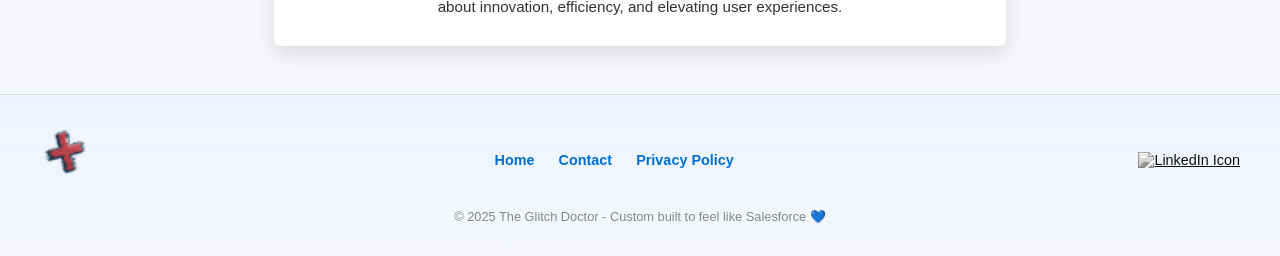
==== commit 44f4cda5: "Update index.html" ====
--- a/index.html
+++ b/index.html
@@ -108,7 +108,7 @@
   <section class="admin-service-section">
     <h1>Admin-as-a-Service (AaaS)</h1>
     <p class="section-intro">
-      Flexible, remote administration — without the full-time costs. The Glitch Doctor provides Salesforce Administration Services and IT Systems Support on-demand for individuals or growing businesses. On-site services available in the Portland Metro region.
+      Flexible, remote administration without the full-time costs. The Glitch Doctor provides Salesforce Administration Services and IT Systems Support on-demand for individuals or growing businesses. On-site services available in the Portland Metro region.
     </p>
 
     <div class="two-column-cards">
@@ -118,7 +118,7 @@
           <li>CRM Setup, Workflow Automation, Flows, and Custom Objects</li>
           <li>Data Management, Reporting, and Dashboard Creation</li>
           <li>User Setup, Permissions Management, and Health Checks</li>
-          <li>Experience with Sales Cloud, Service Cloud, Milestones PM+, and Pardot/Account Engagement</li>
+          <li>Experience with Sales Cloud, Service Cloud, Milestones PM+, Financial Services Cloud, and Pardot/Account Engagement</li>
         </ul>
       </div>
          
@@ -286,3 +286,4 @@
 
 </body>
 </html>
+
--- a/style.css
+++ b/style.css
@@ -1,91 +1,689 @@
-/* Base theme */
+/* Root Variables */
 :root {
-  --bg: #0a0f1a;              /* deep slate */
-  --bg-2: #0f172a;            /* card bg */
-  --text: #e6eef7;            /* near white */
-  --muted: #9fb0c6;
-  --brand: #78b3ff;           /* soft lightning */
-  --brand-2: #3aa3ff;
-  --border: #1e293b;
-  --shadow: 0 10px 30px rgba(2,6,23,.45);
-}
-html,body{height:100%}
-*{box-sizing:border-box}
-body{margin:0;background:radial-gradient(1200px 600px at 50% -10%,rgba(120,179,255,.12),transparent 60%),var(--bg);color:var(--text);font-family:Inter,ui-sans-serif,system-ui,-apple-system,Segoe UI,Roboto,"Helvetica Neue",Arial,sans-serif;line-height:1.6}
-
-/* Top header */
-.site-top{position:sticky;top:0;z-index:10;display:flex;align-items:center;justify-content:space-between;padding:.6rem 1rem;border-bottom:1px solid var(--border);backdrop-filter:saturate(1.1) blur(6px);background:color-mix(in srgb, var(--bg) 86%, transparent)}
-.brand{display:flex;align-items:center;gap:.6rem;font-weight:700}
-.brand-name{letter-spacing:.2px}
-.brand-mark{border-radius:8px}
-.top-actions{display:flex;align-items:center;gap:.5rem}
-.pill{display:inline-flex;align-items:center;gap:.4rem;padding:.5rem .8rem;border:1px solid var(--border);border-radius:999px;text-decoration:none;color:var(--text);background:linear-gradient(to bottom, rgba(255,255,255,.04), rgba(255,255,255,.02))}
-.pill.primary{border-color:transparent;background:linear-gradient(180deg, var(--brand), var(--brand-2));color:#081122;box-shadow:var(--shadow)}
-.ghost{background:transparent;border:1px solid var(--border);color:var(--text);border-radius:.6rem;padding:.45rem .55rem;cursor:pointer}
-
-/* Hero */
-.hero{position:relative;overflow:hidden;border-bottom:1px solid var(--border)}
-.hero-inner{width:min(1200px,100%);margin:0 auto;padding:clamp(2rem,5vw,4rem) 1rem;display:grid;gap:1rem;place-items:start}
-.hero h1{font-size:clamp(1.9rem,1.1rem + 2.8vw,3rem);line-height:1.2;margin:0}
-.lead{max-width:70ch;color:var(--muted)}
-.u-muted{opacity:.9}
-.cta-row{display:flex;gap:.6rem;margin-top:.5rem}
-.cta{display:inline-flex;align-items:center;gap:.35rem;border:1px solid var(--border);border-radius:.8rem;padding:.6rem .9rem;text-decoration:none;color:var(--text)}
-.cta.primary{border-color:transparent;background:linear-gradient(180deg,var(--brand),var(--brand-2));color:#081122;box-shadow:var(--shadow)}
-
-/* 3D grid accent */
-.hero-art{pointer-events:none;position:absolute;inset:auto 0 0 0;height:260px;}
-.grid3d{
-  --mx: 0;           /* normalized cursor X, -1..1 */
-  --my: 0;           /* normalized cursor Y, -1..1 (kept for future) */
-  --gridY: 0;        /* animated scroll pixels */
-  position:absolute;inset:auto 0 0 0;height:260px;will-change:transform,background-position,filter;
-  background:
-    linear-gradient(rgba(120,179,255,.12),transparent 70%),
-    repeating-linear-gradient(0deg,rgba(120,179,255,.22),rgba(120,179,255,.22) 1px,transparent 1px,transparent 24px),
-    repeating-linear-gradient(90deg,rgba(120,179,255,.22),rgba(120,179,255,.22) 1px,transparent 1px,transparent 24px);
-  background-position:
-    0 calc(var(--gridY)*1px),
-    0 calc(var(--gridY)*1.25px),
-    0 calc(var(--gridY)*1.25px);
-  transform:
-    perspective(700px)
-    rotateX(60deg)
-    rotateY(calc(var(--mx) * 10deg))
-    translateX(calc(var(--mx) * 14px));
-  transform-origin:bottom;filter:drop-shadow(0 20px 40px rgba(0,0,0,.35));
-}
-@media (max-width: 640px){ .hero-art,.grid3d{height:200px} }
-@media (prefers-reduced-motion: reduce){ .grid3d{background-position:0 0,0 0,0 0} }
-.grid3d{position:absolute;inset:auto 0 0 0;height:220px;background:linear-gradient(rgba(120,179,255,.15),transparent 70%),
-  repeating-linear-gradient(0deg,rgba(120,179,255,.2),rgba(120,179,255,.2) 1px,transparent 1px,transparent 20px),
-  repeating-linear-gradient(90deg,rgba(120,179,255,.2),rgba(120,179,255,.2) 1px,transparent 1px,transparent 20px);
-  transform:perspective(600px) rotateX(60deg);transform-origin:bottom;filter:blur(.2px)}
-
-/* Main */
-.container{width:min(1200px,100%);margin:0 auto;padding:1rem}
-.cards3{display:grid;grid-template-columns:repeat(auto-fit,minmax(260px,1fr));gap:1rem;margin:1.2rem 0}
-.card{background:linear-gradient(180deg,rgba(255,255,255,.04),rgba(255,255,255,.02));border:1px solid var(--border);border-radius:16px;padding:1rem;box-shadow:var(--shadow)}
-.card.fx{transition:transform .18s ease, box-shadow .18s ease}
-.card.fx:hover{transform:translateY(-2px)}
-.card h2{margin:.2rem 0 .6rem;font-size:1.15rem}
-.list-plain{list-style:none;margin:.6rem 0 0;padding:0}
-
-/* About */
-.about{margin-top:.5rem}
-
-/* Footer */
-.site-footer{margin-top:2rem;border-top:1px solid var(--border)}
-.footer-container{width:min(1200px,100%);margin:0 auto;padding:1rem;display:flex;align-items:center;justify-content:space-between;gap:.75rem;flex-wrap:wrap}
-.footer-links a{color:var(--muted);text-decoration:none;margin-left:.8rem}
-.footer-links a:hover{color:var(--text)}
-
-/* Dark toggle state */
-.dark{--bg:#050912;--bg-2:#0b1220;--text:#e8eef9;--muted:#a4b2c6;--brand:#7fb8ff;--brand-2:#4aa8ff;--border:#172036}
-
-/* Acronyms visible but calm */
-abbr[title]{text-decoration:underline dotted;text-underline-offset:2px}
-
-@media (prefers-reduced-motion: reduce){
-  .card.fx{transition:none}
-}
+  --background-light: #f4f6f9;
+  --background-dark: #2e364a;
+  --text-light: #333;
+  --text-dark: #f4f6f9;
+  --card-background-light: #ffffff;
+  --card-background-dark: #3a4256;
+  --highlight-color: #0070d2;
+  --hover-light-blue: #eef4ff;
+}
+
+/* Base Styles */
+body {
+  margin: 0;
+  font-family: Arial, sans-serif;
+  background-color: var(--background-light);
+  color: var(--text-light);
+  transition: background-color 0.5s, color 0.5s;
+  animation: fadeIn 1s ease-in;
+}
+
+body.dark-mode {
+  background-color: var(--background-dark);
+  color: var(--text-dark);
+}
+
+body.dark-mode, 
+body.dark-mode a, 
+body.dark-mode p, 
+body.dark-mode h1, 
+body.dark-mode h2, 
+body.dark-mode h3, 
+body.dark-mode h4, 
+body.dark-mode .card p, 
+body.dark-mode .pillar-card, 
+body.dark-mode .pillar-card ul li, 
+body.dark-mode .section-intro, 
+body.dark-mode .cta-message {
+  color: var(--text-dark);
+}
+
+/* Dark Mode Specific */
+body.dark-mode .dropdown-menu,
+body.dark-mode .launcher-menu {
+  background-color: var(--card-background-dark);
+}
+
+body.dark-mode .dropdown-menu a,
+body.dark-mode .launcher-menu a {
+  color: var(--text-dark);
+}
+
+body.dark-mode .dropdown-menu a:hover,
+body.dark-mode .launcher-menu a:hover {
+  background-color: var(--highlight-color);
+  color: white;
+}
+
+body.dark-mode .pillar-card {
+  background-color: var(--card-background-dark);
+  color: var(--text-dark);
+  box-shadow: 0 2px 8px rgba(255, 255, 255, 0.1);
+}
+
+body.dark-mode .pillar-card:hover {
+  box-shadow: 0 6px 20px rgba(255, 255, 255, 0.2);
+}
+
+/* Keyframes */
+@keyframes fadeIn {
+  from { opacity: 0; }
+  to { opacity: 1; }
+}
+
+@keyframes jitter {
+  0%, 100% { transform: translate(0, 0); }
+  25% { transform: translate(1px, -1px); }
+  50% { transform: translate(-1px, 1px); }
+  75% { transform: translate(1px, 1px); }
+}
+
+@keyframes glitch {
+  0% { transform: none; opacity: 1; }
+  20% { transform: translate(-1px, 1px); opacity: 0.9; }
+  40% { transform: translate(1px, -1px); opacity: 1; }
+  60% { transform: translate(-1px, 1px); opacity: 0.95; }
+  80% { transform: translate(1px, -1px); opacity: 1; }
+  100% { transform: none; opacity: 1; }
+}
+
+/* Navigation */
+.navbar {
+  background: linear-gradient(90deg, #f4f6f9 0%, #eef4ff 100%);
+  border-bottom: 1px solid #d8dde6;
+  display: flex;
+  align-items: center;
+  padding: 0.2rem 1rem;
+  position: relative;
+  flex-wrap: wrap;
+}
+
+.nav-left {
+  display: flex;
+  align-items: center;
+  flex-wrap: wrap;
+}
+
+.dropdown-wrapper {
+  position: relative;
+  display: inline-block;
+}
+
+.launcher-button, .tab-button {
+  background: #f3f6f9;
+  border: 1px solid #d8dde6;
+  padding: 6px 12px;
+  border-radius: 4px;
+  font-size: 0.95rem;
+  color: #16325c;
+  font-weight: bold;
+  cursor: pointer;
+  margin-right: 0.5rem;
+  display: flex;
+  align-items: center;
+  transition: background-color 0.2s, color 0.2s, box-shadow 0.2s;
+}
+
+.launcher-button:hover, .tab-button:hover {
+  box-shadow: 0 0 5px rgba(0,112,210,0.5);
+}
+
+.tab-button.active {
+  background: #eaf3ff;
+  border-color: #0070d2;
+  color: #0070d2;
+}
+
+.tab-button::after {
+  content: " ▼";
+  font-size: 0.7rem;
+  margin-left: 6px;
+}
+
+/* Launcher Icon */
+.launcher-icon {
+  display: grid;
+  grid-template-columns: repeat(3, 5px);
+  grid-template-rows: repeat(3, 5px);
+  gap: 3px;
+  width: 20px;
+  height: 20px;
+}
+
+.launcher-icon div {
+  width: 5px;
+  height: 5px;
+  background-color: #16325c;
+  border-radius: 50%;
+}
+
+/* Dropdown Menus */
+.dropdown-menu, .launcher-menu {
+  position: absolute;
+  background: #fff;
+  border: 1px solid #d8dde6;
+  box-shadow: 0 2px 6px rgba(0,0,0,0.15);
+  border-radius: 4px;
+  min-width: 220px;
+  z-index: 999;
+  padding: 8px 0.5rem 0.5rem 0.5rem;
+  margin-top: 6px;
+  opacity: 0;
+  visibility: hidden;
+  transform: translateY(-10px);
+  pointer-events: none;
+  transition: opacity 150ms ease-out, transform 150ms ease-out, visibility 150ms;
+  top: 100%;
+  left: 0;
+}
+
+.dropdown-menu.visible, .launcher-menu.visible {
+  opacity: 1;
+  visibility: visible;
+  transform: translateY(0);
+  pointer-events: auto;
+}
+
+.dropdown-menu a, .launcher-menu a {
+  display: block;
+  padding: 8px 10px;
+  text-decoration: none;
+  color: #16325c;
+  font-size: 0.9rem;
+  cursor: pointer;
+  border-radius: 4px;
+}
+
+.dropdown-menu a:hover, .launcher-menu a:hover {
+  background-color: var(--hover-light-blue);
+  color: #0070d2;
+}
+
+/* Glitch Console */
+.glitch-console {
+  margin: 0 20px 0 12px;
+  font-size: 1rem;
+  font-weight: bold;
+  color: #16325c;
+}
+
+/* General Page Styles */
+.page-header {
+  text-align: center;
+  margin: 2rem 0 1rem;
+}
+
+.page-header img {
+  max-width: 300px;
+  width: 100%;
+  height: auto;
+  margin-bottom: 1rem;
+  border-radius: 50%;
+  object-fit: cover;
+  border: 4px solid white; /* Thin white frame */
+  box-shadow: 0 4px 12px rgba(0, 0, 0, 0.2); /* Optional nice shadow */
+}
+
+.site-title {
+  font-weight: bold;
+  font-size: 1rem;
+  color: #16325c;
+  white-space: nowrap;
+  margin-left: 1rem;
+}
+
+.search-bar-top {
+  margin-left: auto;
+  margin-right: 1rem;
+}
+
+.search-bar-top input {
+  padding: 4px 8px;
+  border: 1px solid #ccc;
+  border-radius: 4px;
+}
+
+.dark-mode-toggle {
+  margin-right: 1rem;
+  display: flex;
+  align-items: center;
+  gap: 5px;
+}
+
+.dark-mode-toggle input[type="checkbox"] {
+  width: 20px;
+  height: 20px;
+}
+
+.logo {
+  height: 40px;
+  width: 40px;
+  border-radius: 50%;
+  animation: glitch 4s infinite;
+}
+
+.container {
+  max-width: 1200px;
+  margin: 2rem auto;
+  padding: 0 1rem;
+  text-align: center;
+}
+
+/* Card Styles */
+.cards {
+  display: flex;
+  flex-wrap: wrap;
+  gap: 1rem;
+  justify-content: center;
+}
+
+.card {
+  flex: 1 1 calc(50% - 1rem);
+  background: var(--card-background-light);
+  border-radius: 6px;
+  box-shadow: 0 8px 20px rgba(0,0,0,0.1);
+  padding: 1rem;
+  transition: background 0.5s, box-shadow 0.3s;
+}
+
+.card:hover {
+  box-shadow: 0 4px 10px rgba(0,0,0,0.2);
+}
+
+.card h2 {
+  margin-top: 0;
+  color: #16325c;
+  font-size: 1.2rem;
+}
+
+.card p {
+  color: #333;
+  font-size: 0.95rem;
+}
+
+.quick-actions button {
+  margin-right: 0.5rem;
+  background: #0070d2;
+  border: none;
+  color: white;
+  padding: 0.5rem 1rem;
+  border-radius: 4px;
+  font-size: 0.9rem;
+  cursor: pointer;
+}
+
+.quick-actions button:hover {
+  background: #005fb2;
+}
+
+/* Mobile Responsive */
+@media (max-width: 768px) {
+  .cards { flex-direction: column; }
+  .search-bar-top { display: none; }
+  .page-header img { max-width: 150px; }
+  .glitch-console { font-size: 0.9rem; margin: 0.5rem; }
+  .launcher-button, .tab-button { padding: 4px 8px; font-size: 0.85rem; }
+  .site-title { font-size: 0.9rem; margin-top: 0.5rem; }
+  .navbar { justify-content: center; }
+  .nav-left { justify-content: center; }
+}
+
+/* Footer Styles */
+.site-footer {
+  background: linear-gradient(180deg, #eef4ff 0%, #f4f6f9 100%);
+  padding: 2rem 1rem;
+  font-size: 0.9rem;
+  border-top: 1px solid #d8dde6;
+  margin-top: 3rem;
+}
+
+.footer-container {
+  max-width: 1200px;
+  margin: 0 auto;
+}
+
+.footer-top {
+  display: flex;
+  flex-wrap: wrap;
+  justify-content: space-between;
+  align-items: center;
+  margin-bottom: 1rem;
+}
+
+.footer-logo {
+  height: 50px;
+  margin-bottom: 1rem;
+}
+
+.footer-links {
+  display: flex;
+  gap: 1.5rem;
+  flex-wrap: wrap;
+  justify-content: center;
+}
+
+.footer-links a {
+  color: #0070d2;
+  text-decoration: none;
+  font-weight: 600;
+  transition: color 0.3s;
+}
+
+.footer-links a:hover {
+  color: #005fb2;
+}
+
+.social-icons {
+  display: flex;
+  gap: 1rem;
+}
+
+.social-icon {
+  width: 28px;
+  height: 28px;
+  filter: grayscale(100%);
+  transition: filter 0.3s;
+}
+
+.social-icon:hover {
+  filter: grayscale(0%);
+}
+
+.footer-bottom {
+  text-align: center;
+  font-size: 0.8rem;
+  color: #7f8c8d;
+  margin-top: 1rem;
+}
+
+/* Dark Mode Footer */
+body.dark-mode .site-footer {
+  background: linear-gradient(180deg, #2e364a 0%, #3a4256 100%);
+  color: #f4f6f9;
+}
+
+body.dark-mode .footer-links a {
+  color: #f4f6f9;
+}
+
+body.dark-mode .footer-links a:hover {
+  color: #c0d4f2;
+}
+
+body.dark-mode .footer-bottom {
+  color: #aaa;
+}
+
+/* Dark Mode Card */
+body.dark-mode .card {
+  background-color: var(--card-background-dark) !important;
+  color: var(--text-dark);
+  box-shadow: 0 1px 4px rgba(255,255,255,0.1);
+}
+
+body.dark-mode .card:hover {
+  box-shadow: 0 4px 10px rgba(255,255,255,0.2);
+}
+
+.certifications-card {
+  max-width: 700px;
+  margin: 0 auto 2rem auto; /* ADD 2rem bottom margin */
+  cursor: pointer;
+  transition: transform 0.2s ease, box-shadow 0.3s ease;
+}
+
+.certifications-card:hover {
+  transform: translateY(-4px);
+  box-shadow: 0 8px 20px rgba(0,0,0,0.1);
+}
+
+.certifications-images {
+  display: flex;
+  justify-content: center;
+  flex-wrap: wrap;
+  gap: 1rem;
+  margin-top: 1rem;
+}
+
+.certifications-images img {
+  width: 120px; /* Control badge size */
+  height: auto;
+}
+
+/* Contact Modal Styling */
+#contactModal {
+  display: none;
+  position: fixed;
+  top: 0;
+  left: 0;
+  width: 100%;
+  height: 100%;
+  background: rgba(0, 0, 0, 0.6);
+  backdrop-filter: blur(4px);
+  z-index: 1000;
+  justify-content: center;
+  align-items: center;
+  animation: fadeIn 0.3s ease-out;
+}
+
+#contactModalContent {
+  background: #ffffff;
+  padding: 2rem;
+  border-radius: 12px;
+  text-align: center;
+  width: 320px;
+  box-shadow: 0 8px 24px rgba(0, 0, 0, 0.2);
+  animation: slideDown 0.3s ease-out;
+}
+
+#contactModal h3 {
+  font-size: 1.2rem;
+  margin-bottom: 1.5rem;
+  color: #333333;
+}
+
+.modal-button {
+  background-color: var(--highlight-color);
+  border: none;
+  color: white;
+  padding: 0.75rem;
+  border-radius: 6px;
+  font-size: 1rem;
+  font-weight: bold;
+  cursor: pointer;
+  transition: background-color 0.3s, transform 0.2s;
+}
+
+.modal-button:hover {
+  background-color: #005fb2; /* darker highlight on hover */
+  transform: translateY(-2px);
+}
+
+.cancel-button {
+  background-color: #7f8c8d; /* lighter neutral color */
+}
+
+.cancel-button:hover {
+  background-color: #5d6d72;
+}
+
+/* Animations */
+@keyframes fadeIn {
+  from { opacity: 0; }
+  to { opacity: 1; }
+}
+
+@keyframes slideDown {
+  from { transform: translateY(-20px); opacity: 0; }
+  to { transform: translateY(0); opacity: 1; }
+}
+
+/* Top Navbar */
+.top-navbar {
+  width: 100%;
+  background: linear-gradient(90deg, #eef4ff 0%, #f4f6f9 100%);
+  border-bottom: 1px solid #d8dde6;
+  display: flex;
+  align-items: center;
+  padding: 0.5rem 1rem;
+}
+
+.top-navbar-left {
+  flex: 0 0 auto; /* doesn't grow */
+}
+
+.top-navbar-center {
+  flex: 1 1 auto;
+  display: flex;
+  justify-content: center;
+  padding-right: 2rem;
+  margin-right: -8rem; /* Reduce space */
+}
+
+.top-navbar-right {
+  flex: 0 0 auto; /* doesn't grow */
+  display: flex;
+  align-items: center;
+  gap: 0.2rem;
+  padding-right: 2rem;
+}
+
+.top-search-bar {
+  width: 100%;
+  max-width: 400px;
+  padding: 0.5rem 1rem;
+  border: 1px solid #c0c6d9;
+  border-radius: 4px; /* Salesforce style */
+  font-size: 1rem;
+  background-color: #ffffff;
+}
+
+.top-search-bar:focus {
+  outline: none;
+  border-color: var(--highlight-color);
+  box-shadow: 0 0 4px rgba(0,112,210,0.4);
+}
+
+.logo {
+  height: 42px;
+  width: 42px;
+  border-radius: 50%;
+  object-fit: cover;
+}
+
+/* Admin-as-a-Service Section */
+.admin-service-section {
+  max-width: 1200px;
+  margin: 4rem auto;
+  padding: 0 1rem;
+  text-align: center;
+}
+
+.admin-service-section h1 {
+  font-size: 2rem;
+  color: var(--highlight-color);
+  margin-bottom: 1rem;
+}
+
+.section-intro {
+  font-size: 1.1rem;
+  color: var(--text-light);
+  margin-bottom: 3rem;
+}
+
+.two-column-cards {
+  display: flex;
+  flex-wrap: wrap;
+  justify-content: center;
+  gap: 2rem;
+}
+
+.pillar-card {
+  background: var(--card-background-light);
+  padding: 2rem;
+  border-radius: 12px;
+  box-shadow: 0 2px 8px rgba(0, 0, 0, 0.2);
+  flex: 1 1 300px;
+  max-width: 350px;
+  transition: transform 0.3s ease, box-shadow 0.3s ease;
+}
+
+.pillar-card:hover {
+  transform: translateY(-6px);
+  box-shadow: 0 6px 20px rgba(0, 112, 210, 0.3);
+}
+
+.pillar-card h2 {
+  color: var(--highlight-color);
+  font-size: 1.3rem;
+  margin-bottom: 1rem;
+  display: flex;
+  align-items: center;
+  justify-content: center;
+  gap: 0.5rem;
+  position: relative;
+}
+
+/* Icon styling */
+.pillar-icon {
+  display: inline-block;
+  transition: transform 0.3s ease;
+}
+
+/* Bounce effect for the icon */
+.pillar-card:hover .pillar-icon {
+  transform: translateY(-5px) rotate(-5deg);
+}
+
+.pillar-card ul {
+  list-style: none;
+  padding: 0;
+  margin: 0;
+  text-align: left;
+}
+
+.pillar-card ul li {
+  margin-bottom: 0.75rem;
+  font-size: 1rem;
+  color: var(--text-light);
+}
+
+.cta-message {
+  margin-top: 3rem;
+  font-size: 1.1rem;
+}
+
+.cta-message a {
+  color: var(--highlight-color);
+  font-weight: bold;
+  text-decoration: underline;
+}
+
+/* Responsive stacking */
+@media (max-width: 768px) {
+  .two-column-cards {
+    flex-direction: column;
+    align-items: center;
+  }
+
+  .pillar-card {
+    max-width: 90%;
+  }
+}
+
+/* 🔮 Glitch Animation on Launcher Open */
+@keyframes glitchOpen {
+  0% { transform: scale(1.05) translate(0, 0); filter: hue-rotate(0deg); }
+  20% { transform: scale(0.98) translate(-2px, 1px); filter: hue-rotate(30deg); }
+  40% { transform: scale(1.02) translate(2px, -1px); filter: hue-rotate(-30deg); }
+  60% { transform: scale(1.01) translate(-1px, 2px); filter: hue-rotate(10deg); }
+  80% { transform: scale(1.03) translate(1px, -2px); filter: hue-rotate(-10deg); }
+  100% { transform: scale(1) translate(0, 0); filter: hue-rotate(0deg); }
+}
+
+/* Only when opening the launcher */
+.launcher-menu.glitch-active {
+  animation: glitchOpen 300ms ease-out;
+}
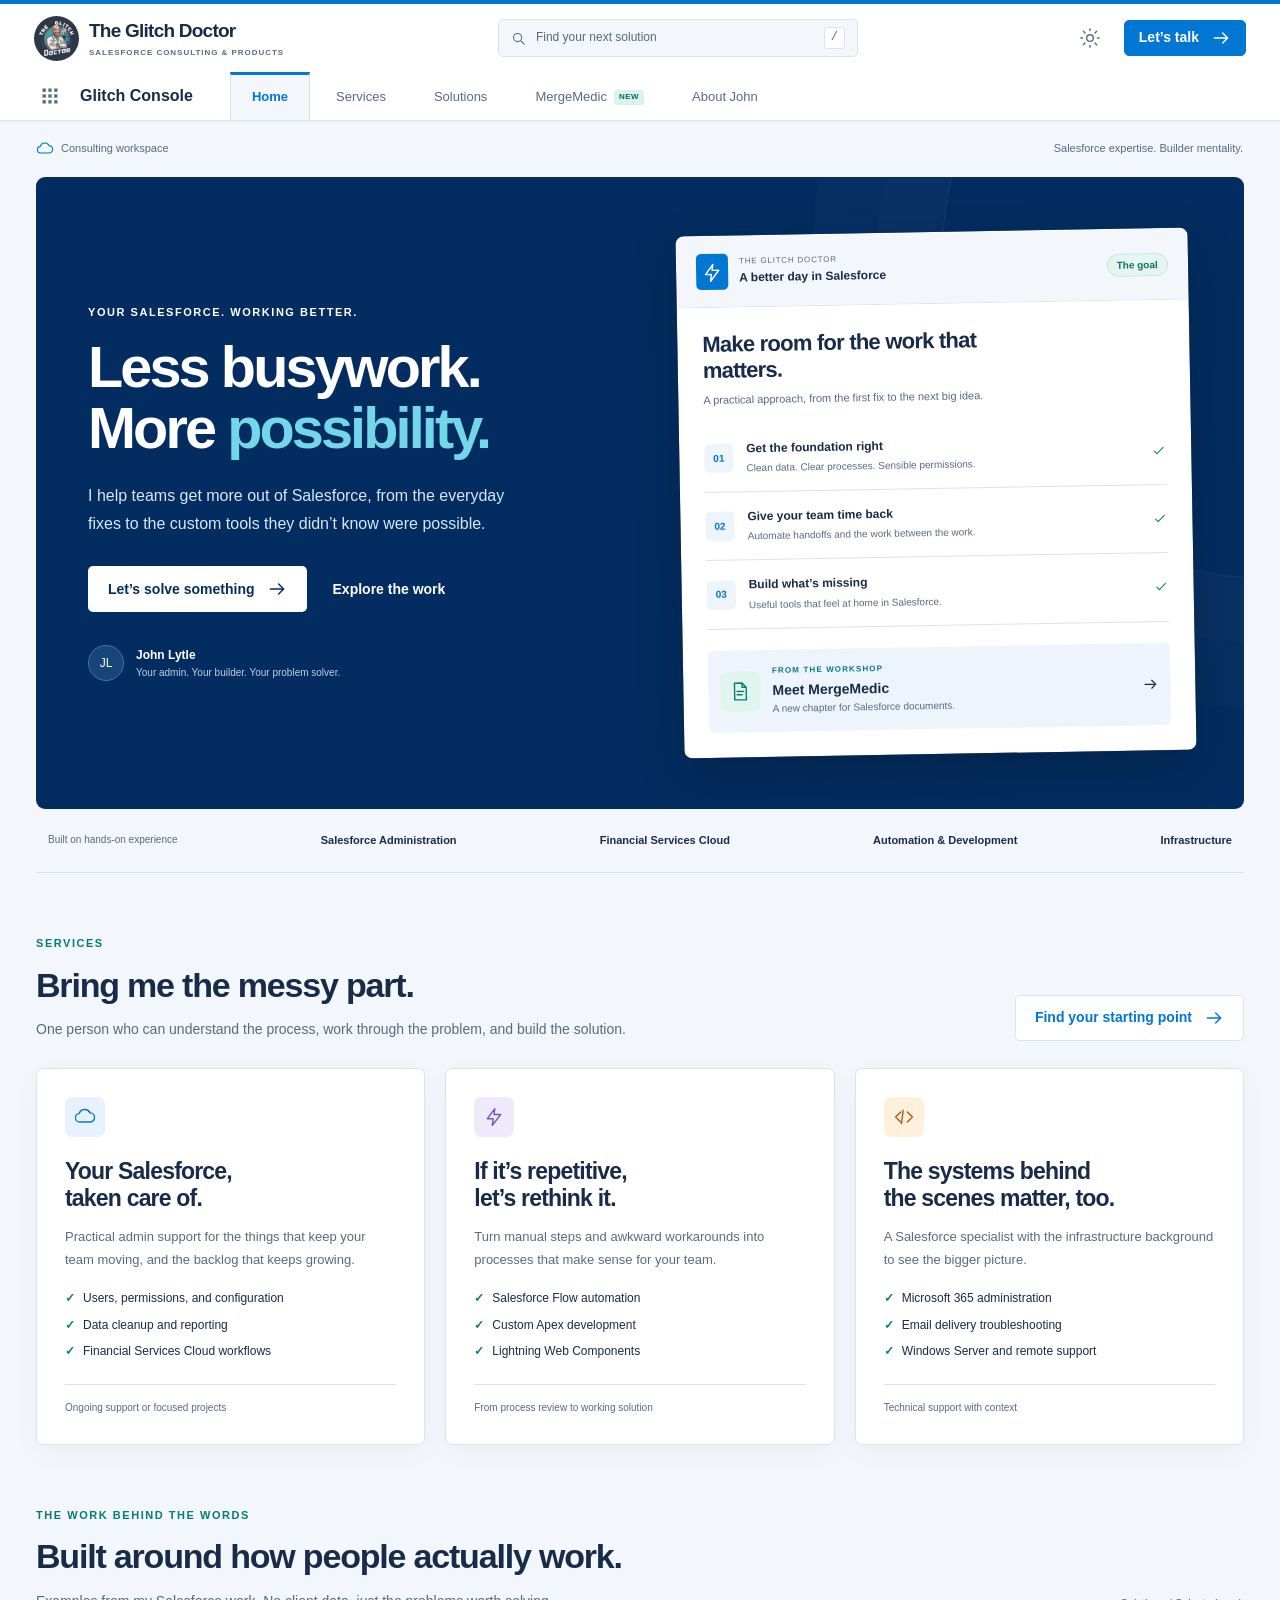
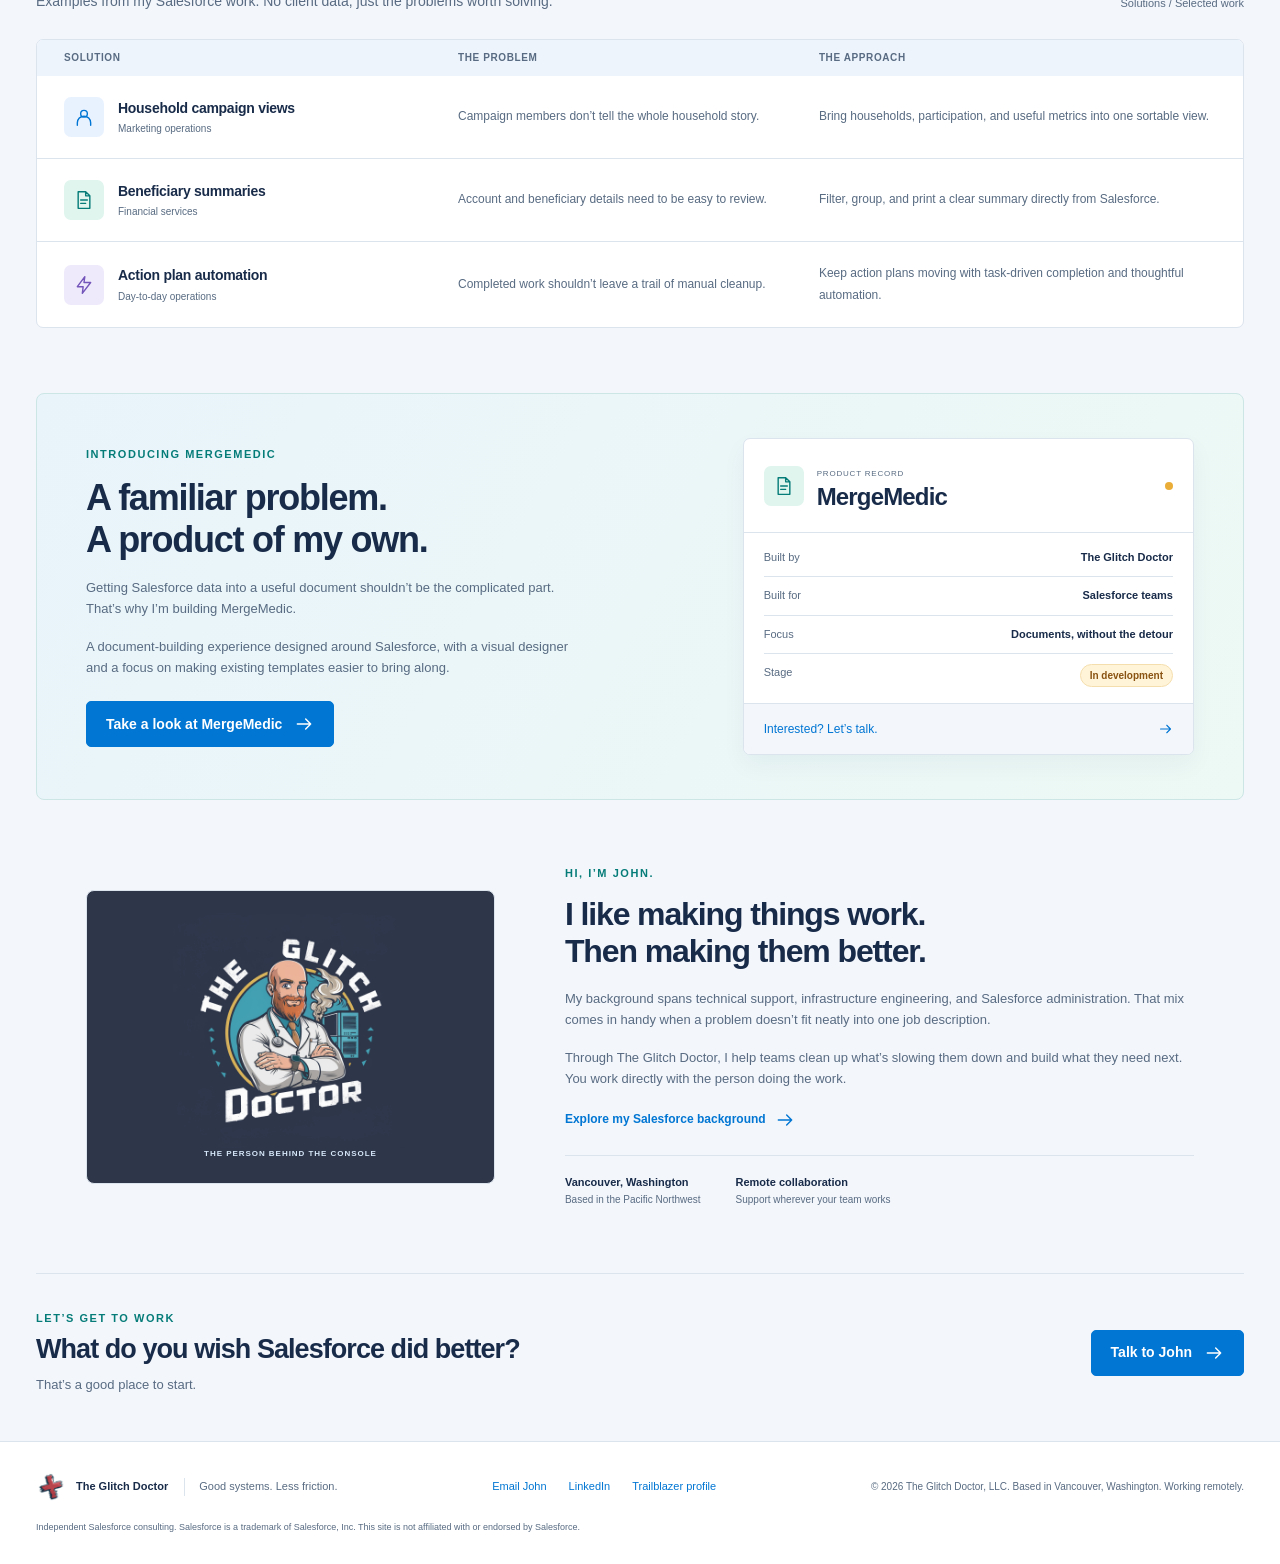
==== commit f67c0588: "Add files via upload" ====
--- a/index.html
+++ b/index.html
@@ -1,289 +1,19 @@
-<!DOCTYPE html>
-<html lang="en">
-<head>
-  <meta charset="UTF-8">
-  <meta name="viewport" content="width=device-width, initial-scale=1.0">
-  <title>Remote Salesforce & IT Administration | The Glitch Doctor | Vancouver, WA</title>
-  <meta name="description" content="Remote Salesforce and IT Systems Administration for businesses in the Portland Metro area. CRM Setup, Server Support, Email Deliverability. Contact The Glitch Doctor today.">
-  
-  <!-- Open Graph / Facebook -->
-  <meta property="og:title" content="Remote Salesforce & IT Administration | The Glitch Doctor">
-  <meta property="og:description" content="Salesforce and IT services for businesses. Based in Vancouver, WA.">
-  <meta property="og:image" content="https://theglitchdoctor.com/logo1024.png">
-  <meta property="og:url" content="https://theglitchdoctor.com/">
-  <meta property="og:type" content="website">
-
-  <link rel="icon" href="favicon.png" type="image/png">
-  <link rel="stylesheet" href="style.css">
-
-  <!-- Local Business Schema -->
-  <script type="application/ld+json">
-{
-  "@context": "https://schema.org",
-  "@type": "LocalBusiness",
-  "name": "The Glitch Doctor",
-  "image": "https://theglitchdoctor.com/logo1024.png",
-  "telephone": "+1-971-260-6993",
-  "email": "doc@theglitchdoctor.com",
-  "address": {
-    "@type": "PostalAddress",
-    "addressLocality": "Vancouver",
-    "addressRegion": "WA",
-    "postalCode": "98684",
-    "addressCountry": "US"
-  },
-  "url": "https://theglitchdoctor.com",
-  "description": "Remote Salesforce and IT Systems Administration support for businesses in Vancouver, WA and the Portland Metro area."
-}
-</script>
-</head>
-
-<body>
-<div id="loader" style="display: none;"></div>
-
-<!-- Top Navbar -->
-<div class="top-navbar">
-  <div class="top-navbar-left"></div>
-  <div class="top-navbar-center">
-    <form action="https://www.google.com/search" method="GET" target="_blank" style="width: 100%; max-width: 400px;">
-      <input type="text" name="q" placeholder="Search..." class="top-search-bar" />
-    </form>
-  </div>
-  <div class="top-navbar-right">
-    <div class="dark-mode-toggle">
-      <label for="darkModeToggle" style="margin-right: 0.2rem;">🌙</label>
-      <input type="checkbox" id="darkModeToggle">
-    </div>
-    <img src="GlitchDoctor_NoBackground.png" alt="Logo" class="logo">
-  </div>
-</div>
-
-<header class="navbar" style="display: none;">
-  <div class="nav-left">
-    <div class="dropdown-wrapper">
-      <button id="launcherButton" class="launcher-button">
-        <div class="launcher-icon">
-          <div></div><div></div><div></div>
-          <div></div><div></div><div></div>
-          <div></div><div></div><div></div>
-        </div>
-      </button>
-
- <div class="launcher-menu" id="launcherMenu">
-        <div class="launcher-title">Tools</div>
-        <a href="https://developer.salesforce.com/tools/data-loader" target="_blank">
-          Data Loader
-        </a>
-        <a href="https://redsift.com/tools/investigate" target="_blank">
-          Test Email Deliverability
-        </a>
-        <a href="https://mxtoolbox.com/SuperTool.aspx" target="_blank">
-          MX Toolbox - SuperTool
-        </a>
-        <a href="https://vectorizer.com/" target="_blank">
-          Image Vectorizor (BIMI)
-        </a>
-        <a href="#">Under Construction</a>
-      </div>
-    </div>
-
-    <div class="glitch-console">Glitch Console</div>
-
-    <div class="dropdown-wrapper">
-      <button id="tabButton" class="tab-button active">CONTACT</button>
-      <div class="dropdown-menu" id="dropdownMenu">
-        <a href="tel:9712606993" target="_blank">📞 Call - (971)260-6993</a>
-        <a href="mailto:doc@theglitchdoctor.com" target="_blank">✉️ Email</a>
-        <a href="https://outlook.office.com/bookwithme/user/6f88f6bea72140189a04a0bf24233a22@theglitchdoctor.com?anonymous&ep=plink" target="_blank">📅 Schedule Appointment</a>
-      </div>
-    </div>
-  </div>
-</header>
-
-<main class="container">
-  <div class="page-header">
-    <img src="logo1024.png" alt="Glitch Doctor Logo">
-  </div>
-
-  <section class="admin-service-section">
-    <h1>Admin-as-a-Service (AaaS)</h1>
-    <p class="section-intro">
-      Flexible, remote administration without the full-time costs. The Glitch Doctor provides Salesforce Administration Services and IT Systems Support on-demand for individuals or growing businesses. On-site services available in the Portland Metro region.
-    </p>
-
-    <div class="two-column-cards">
-      <div class="pillar-card">
-        <h2><span class="pillar-icon">☁️</span> Salesforce Administration Services</h2>
-        <ul>
-          <li>CRM Setup, Workflow Automation, Flows, and Custom Objects</li>
-          <li>Data Management, Reporting, and Dashboard Creation</li>
-          <li>User Setup, Permissions Management, and Health Checks</li>
-          <li>Experience with Sales Cloud, Service Cloud, Milestones PM+, Financial Services Cloud, and Pardot/Account Engagement</li>
-        </ul>
-      </div>
-         
-      <div class="pillar-card">
-        <h2><span class="pillar-icon">🖥️</span> IT Systems Management</h2>
-        <ul>
-          <li>Windows Server Management & Workstation Setup</li>
-          <li>Hypervisor Configuration and Administration</li>
-          <li>Citrix and RDS Environment Support</li>
-          <li>Remote Monitoring, Security, and Troubleshooting</li>
-          <li>Microsoft 365 Administration and Optimization</li>
-          <li>Email Deliverability: SPF, DKIM, DMARC, MTA-STS, TLS-RPT, and BIMI</li>
-        </ul>
-      </div>
-
-      <div class="pillar-card">
-        <h2><span class="pillar-icon">🛠️</span> Flexible Support Solutions</h2>
-        <ul>
-          <li>On-Demand Remote Salesforce Administration</li>
-          <li>Scheduled IT System Health Reviews</li>
-          <li>Rapid-Response Technical Services</li>
-        </ul>
-      </div>
-    </div>
-
-    <p class="cta-message">
-      Ready for remote administration? <a href="#" onclick="openModal(); return false;">Contact The Glitch Doctor today!</a>
-    </p>
-  </section>
-
-  <div class="card certifications-card">
-    <a href="https://www.salesforce.com/trailblazer/jlytle" target="_blank" style="text-decoration:none; color: inherit;">
-      <h2>Current Salesforce Certifications</h2>
-      <div class="certifications-images">
-        <img src="2022-08_Badge_SF-Certified_Administrator_500x490px.png" alt="2022 Certified Administrator" width="75" height="73">
-        <img src="2021-03_Badge_SF-Certified_Administrator_500x490px.png" alt="2021 Certified Administrator" width="75" height="73">
-        <img src="2023-07_Badge_SF-Certified_AI-Associate_500x490px.png" alt="2023 Certified AI Associate" width="75" height="73">
-      </div>
-    </a>
-  </div>
-
-  <div class="card certifications-card">
-    <h2>About The Glitch Doctor</h2>
-    <p>Over 16 years of experience supporting and delivering cloud-based solutions for businesses.</p>
-
-    <ul style="list-style: none; padding: 0; text-align: left; margin-top: 1rem;">
-      <li>🛠️ 5 years of progressive growth through Technical Support Levels I, II, and III</li>
-      <li>🔧 11 years as a TechOps Engineer, advancing from Level I to II</li>
-      <li>☁️ 5 years concurrently serving as a Salesforce Administrator while leading TechOps initiatives</li>
-    </ul>
-
-    <p style="margin-top: 1.5rem;">
-      Specializing in Salesforce Administration, IT Infrastructure, and cloud system optimization.  
-      Passionate about innovation, efficiency, and elevating user experiences.
-    </p>
-  </div>
-
-  <!-- Contact Modal -->
-  <div id="contactModal" style="display: none; position: fixed; top: 0; left: 0; width: 100%; height: 100%; background: rgba(0,0,0,0.6); backdrop-filter: blur(4px); z-index: 1000; justify-content: center; align-items: center;">
-    <div id="contactModalContent" style="background: white; padding: 2rem; border-radius: 12px; text-align: center; width: 320px; box-shadow: 0 8px 24px rgba(0,0,0,0.2); animation: slideDown 0.3s ease-out;">
-      <h3 style="margin-bottom: 1.5rem;">How would you like to contact The Glitch Doctor?</h3>
-      <button class="modal-button" onclick="contactAction('email')">✉️ Email</button>
-      <button class="modal-button" onclick="contactAction('call')">📞 Call</button>
-      <button class="modal-button" onclick="contactAction('schedule')">📅 Schedule</button>
-      <br><br>
-      <button class="modal-button cancel-button" onclick="closeModal()">Cancel</button>
-    </div>
-  </div>
-</main>
-
-<footer class="site-footer">
-  <div class="footer-container">
-    <div class="footer-top">
-      <img src="favicon.png" alt="The Glitch Doctor Logo" class="footer-logo">
-      <div class="footer-links">
-        <a href="/">Home</a>
-        <a href="mailto:doc@theglitchdoctor.com">Contact</a>
-        <a href="#">Privacy Policy</a>
-      </div>
-      <div class="social-icons">
-        <a href="https://www.linkedin.com/company/the-glitch-doctor/?viewAsMember=true" target="_blank">
-          <img src="https://cdn-icons-png.flaticon.com/512/174/174857.png" alt="LinkedIn Icon" class="social-icon">
-        </a>
-      </div>
-    </div>
-    <div class="footer-bottom">
-      &copy; 2025 The Glitch Doctor - Custom built to feel like Salesforce 💙
-    </div>
-  </div>
-</footer>
-
-<script>
-  window.addEventListener("load", function() {
-    document.getElementById("loader").style.display = "none";
-    document.querySelector("header").style.display = "flex";
-    document.querySelector("main").style.display = "block";
-  });
-
-  const tabButton = document.getElementById('tabButton');
-  const dropdownMenu = document.getElementById('dropdownMenu');
-  const launcherButton = document.getElementById('launcherButton');
-  const launcherMenu = document.getElementById('launcherMenu');
-
-  const darkModeToggle = document.getElementById('darkModeToggle');
-  if (localStorage.getItem('darkMode') === 'enabled') {
-    document.body.classList.add('dark-mode');
-    darkModeToggle.checked = true;
-  }
-
-  darkModeToggle.addEventListener('change', function() {
-    if (this.checked) {
-      document.body.classList.add('dark-mode');
-      localStorage.setItem('darkMode', 'enabled');
-    } else {
-      document.body.classList.remove('dark-mode');
-      localStorage.setItem('darkMode', 'disabled');
-    }
-  });
-
-  tabButton.addEventListener('click', function(e) {
-    e.stopPropagation();
-    dropdownMenu.classList.toggle('visible');
-    launcherMenu.classList.remove('visible');
-  });
-
-  launcherButton.addEventListener('click', function(e) {
-    e.stopPropagation();
-    launcherMenu.classList.toggle('visible');
-    dropdownMenu.classList.remove('visible');
-  });
-
-  window.addEventListener('click', function(e) {
-    if (!tabButton.contains(e.target) && !dropdownMenu.contains(e.target) &&
-        !launcherButton.contains(e.target) && !launcherMenu.contains(e.target)) {
-      dropdownMenu.classList.remove('visible');
-      launcherMenu.classList.remove('visible');
-    }
-  });
-
-  function openModal() {
-    document.getElementById('contactModal').style.display = 'flex';
-  }
-
-  function closeModal() {
-    document.getElementById('contactModal').style.display = 'none';
-  }
-
-  function contactAction(method) {
-    closeModal();
-    switch (method) {
-      case 'email':
-        window.location.href = 'mailto:doc@theglitchdoctor.com';
-        break;
-      case 'call':
-        window.location.href = 'tel:9712606993';
-        break;
-      case 'schedule':
-        window.open('https://outlook.office.com/bookwithme/user/6f88f6bea72140189a04a0bf24233a22@theglitchdoctor.com?anonymous&ep=plink', '_blank');
-        break;
-      default:
-        alert('Unknown contact method!');
-    }
-  }
-</script>
-
-</body>
-</html>
-
+<!doctype html>
+<html lang="en"><head><meta charset="utf-8"><meta name="viewport" content="width=device-width,initial-scale=1"><meta name="theme-color" content="#032d60"><title>Salesforce Consulting & Custom Solutions | The Glitch Doctor</title><meta name="description" content="Salesforce consulting, automation, and custom development with John Lytle. Meet MergeMedic, a Salesforce document product in development."><meta property="og:title" content="Salesforce Consulting & Custom Solutions | The Glitch Doctor"><meta property="og:description" content="Salesforce consulting, automation, and custom development with John Lytle. Meet MergeMedic, a Salesforce document product in development."><meta property="og:type" content="website"><meta property="og:image" content="https://theglitchdoctor.com/logo1024.png"><link rel="canonical" href="https://theglitchdoctor.com/"><meta property="og:url" content="https://theglitchdoctor.com/"><link rel="icon" href="favicon.png"><link rel="stylesheet" href="style.css"><script src="app.js" defer></script><script type="application/ld+json">{"@context": "https://schema.org", "@type": "ProfessionalService", "name": "The Glitch Doctor", "url": "https://theglitchdoctor.com/", "image": "https://theglitchdoctor.com/logo1024.png", "email": "doc@theglitchdoctor.com", "telephone": "+1-971-260-6993", "address": {"@type": "PostalAddress", "addressLocality": "Vancouver", "addressRegion": "WA", "addressCountry": "US"}, "description": "Salesforce consulting, automation, custom development, and infrastructure support with John Lytle."}</script></head>
+<body><a class="skip" href="#main">Skip to content</a><header class="global-header"><a class="brand" href="index.html"><img src="logo1024.png" alt="" width="45" height="45"><span>The Glitch Doctor<small>SALESFORCE CONSULTING &amp; PRODUCTS</small></span></a><button class="search-trigger" data-open="search-dialog"><svg viewBox="0 0 24 24" aria-hidden="true" class="icon" fill="none" stroke="currentColor" stroke-width="1.7" stroke-linecap="round" stroke-linejoin="round"><circle cx="10.5" cy="10.5" r="6.5"/><path d="m16 16 5 5"/></svg><span>Find your next solution</span><kbd>/</kbd></button><div class="global-actions"><button class="icon-button" id="theme-toggle" aria-label="Switch color theme" aria-pressed="false"><svg viewBox="0 0 24 24" aria-hidden="true" class="icon" fill="none" stroke="currentColor" stroke-width="1.7" stroke-linecap="round" stroke-linejoin="round"><circle cx="12" cy="12" r="4"/><path d="M12 1v2m0 18v2M1 12h2m18 0h2M4 4l2 2m12 12 2 2M4 20l2-2M18 6l2-2"/></svg></button><button class="button primary compact" data-open="contact-dialog">Let’s talk <svg viewBox="0 0 24 24" aria-hidden="true" class="icon" fill="none" stroke="currentColor" stroke-width="1.7" stroke-linecap="round" stroke-linejoin="round"><path d="M4 12h16m-6-6 6 6-6 6"/></svg></button></div></header>
+<nav class="app-nav" aria-label="Main navigation"><button class="launcher-button icon-button" data-open="launcher-dialog" aria-label="Open app launcher"><svg viewBox="0 0 24 24" aria-hidden="true" class="icon" fill="none" stroke="currentColor" stroke-width="1.7" stroke-linecap="round" stroke-linejoin="round"><rect x="3" y="3" width="4" height="4"/><rect x="10" y="3" width="4" height="4"/><rect x="17" y="3" width="4" height="4"/><rect x="3" y="10" width="4" height="4"/><rect x="10" y="10" width="4" height="4"/><rect x="17" y="10" width="4" height="4"/><rect x="3" y="17" width="4" height="4"/><rect x="10" y="17" width="4" height="4"/><rect x="17" y="17" width="4" height="4"/></svg></button><span class="console-name">Glitch Console</span><div class="nav-tabs"><a href="index.html" aria-current="page">Home</a><a href="index.html#services">Services</a><a href="index.html#work">Solutions</a><a href="mergemedic.html" >MergeMedic <span class="new-label">NEW</span></a><a href="index.html#about">About John</a></div></nav>
+<main id="main">
+<div class="workspace-label"><span><svg viewBox="0 0 24 24" aria-hidden="true" class="icon" fill="none" stroke="currentColor" stroke-width="1.7" stroke-linecap="round" stroke-linejoin="round"><path d="M6 18a5 5 0 0 1-1-10 7 7 0 0 1 13-1 5.5 5.5 0 0 1 0 11Z"/></svg> Consulting workspace</span><span>Salesforce expertise. Builder mentality.</span></div>
+<section class="hero"><div class="hero-copy"><span class="eyebrow light">YOUR SALESFORCE. WORKING BETTER.</span><h1>Less busywork.<br>More <span>possibility.</span></h1><p>I help teams get more out of Salesforce, from the everyday fixes to the custom tools they didn’t know were possible.</p><div class="button-row"><button class="button white" data-open="contact-dialog">Let’s solve something <svg viewBox="0 0 24 24" aria-hidden="true" class="icon" fill="none" stroke="currentColor" stroke-width="1.7" stroke-linecap="round" stroke-linejoin="round"><path d="M4 12h16m-6-6 6 6-6 6"/></svg></button><a class="text-link light" href="#work">Explore the work</a></div><div class="hero-signature"><span class="avatar">JL</span><span><strong>John Lytle</strong><small>Your admin. Your builder. Your problem solver.</small></span></div></div>
+<div class="hero-workspace"><div class="mini-window"><span class="mini-icon"><svg viewBox="0 0 24 24" aria-hidden="true" class="icon" fill="none" stroke="currentColor" stroke-width="1.7" stroke-linecap="round" stroke-linejoin="round"><path d="m13 2-9 12h7l-1 8 10-13h-8Z"/></svg></span><div><small>THE GLITCH DOCTOR</small><strong>A better day in Salesforce</strong></div><span class="pill">The goal</span></div><div class="workspace-content"><div class="overview-heading"><h2>Make room for the work that matters.</h2><p>A practical approach, from the first fix to the next big idea.</p></div><div class="work-item"><span class="step-number">01</span><div><strong>Get the foundation right</strong><small>Clean data. Clear processes. Sensible permissions.</small></div><svg viewBox="0 0 24 24" aria-hidden="true" class="icon" fill="none" stroke="currentColor" stroke-width="1.7" stroke-linecap="round" stroke-linejoin="round"><path d="m5 12 4 4L19 6"/></svg></div><div class="work-item"><span class="step-number">02</span><div><strong>Give your team time back</strong><small>Automate handoffs and the work between the work.</small></div><svg viewBox="0 0 24 24" aria-hidden="true" class="icon" fill="none" stroke="currentColor" stroke-width="1.7" stroke-linecap="round" stroke-linejoin="round"><path d="m5 12 4 4L19 6"/></svg></div><div class="work-item"><span class="step-number">03</span><div><strong>Build what’s missing</strong><small>Useful tools that feel at home in Salesforce.</small></div><svg viewBox="0 0 24 24" aria-hidden="true" class="icon" fill="none" stroke="currentColor" stroke-width="1.7" stroke-linecap="round" stroke-linejoin="round"><path d="m5 12 4 4L19 6"/></svg></div><a class="workspace-product" href="mergemedic.html"><span class="tile-icon teal"><svg viewBox="0 0 24 24" aria-hidden="true" class="icon" fill="none" stroke="currentColor" stroke-width="1.7" stroke-linecap="round" stroke-linejoin="round"><path d="M14 2H5v20h14V7Zm0 0v5h5M8 12h8m-8 4h6"/></svg></span><div><span class="eyebrow">FROM THE WORKSHOP</span><strong>Meet MergeMedic</strong><small>A new chapter for Salesforce documents.</small></div><svg viewBox="0 0 24 24" aria-hidden="true" class="icon" fill="none" stroke="currentColor" stroke-width="1.7" stroke-linecap="round" stroke-linejoin="round"><path d="M4 12h16m-6-6 6 6-6 6"/></svg></a></div></div></section>
+<div class="expertise-strip"><span>Built on hands-on experience</span><strong>Salesforce Administration</strong><strong>Financial Services Cloud</strong><strong>Automation &amp; Development</strong><strong>Infrastructure</strong></div>
+<section id="services" class="section"><div class="section-heading"><div><span class="eyebrow">SERVICES</span><h2>Bring me the messy part.</h2><p>One person who can understand the process, work through the problem, and build the solution.</p></div><button class="button secondary" data-open="contact-dialog">Find your starting point <svg viewBox="0 0 24 24" aria-hidden="true" class="icon" fill="none" stroke="currentColor" stroke-width="1.7" stroke-linecap="round" stroke-linejoin="round"><path d="M4 12h16m-6-6 6 6-6 6"/></svg></button></div><div class="services-grid"><article class="service-card"><span class="tile-icon blue"><svg viewBox="0 0 24 24" aria-hidden="true" class="icon" fill="none" stroke="currentColor" stroke-width="1.7" stroke-linecap="round" stroke-linejoin="round"><path d="M6 18a5 5 0 0 1-1-10 7 7 0 0 1 13-1 5.5 5.5 0 0 1 0 11Z"/></svg></span><h3>Your Salesforce,<br>taken care of.</h3><p>Practical admin support for the things that keep your team moving, and the backlog that keeps growing.</p><ul><li>Users, permissions, and configuration</li><li>Data cleanup and reporting</li><li>Financial Services Cloud workflows</li></ul><span class="card-foot">Ongoing support or focused projects</span></article><article class="service-card"><span class="tile-icon purple"><svg viewBox="0 0 24 24" aria-hidden="true" class="icon" fill="none" stroke="currentColor" stroke-width="1.7" stroke-linecap="round" stroke-linejoin="round"><path d="m13 2-9 12h7l-1 8 10-13h-8Z"/></svg></span><h3>If it’s repetitive,<br>let’s rethink it.</h3><p>Turn manual steps and awkward workarounds into processes that make sense for your team.</p><ul><li>Salesforce Flow automation</li><li>Custom Apex development</li><li>Lightning Web Components</li></ul><span class="card-foot">From process review to working solution</span></article><article class="service-card"><span class="tile-icon orange"><svg viewBox="0 0 24 24" aria-hidden="true" class="icon" fill="none" stroke="currentColor" stroke-width="1.7" stroke-linecap="round" stroke-linejoin="round"><path d="m8 6-6 6 6 6m8-12 6 6-6 6m-5-14-2 16"/></svg></span><h3>The systems behind<br>the scenes matter, too.</h3><p>A Salesforce specialist with the infrastructure background to see the bigger picture.</p><ul><li>Microsoft 365 administration</li><li>Email delivery troubleshooting</li><li>Windows Server and remote support</li></ul><span class="card-foot">Technical support with context</span></article></div></section>
+<section id="work" class="section work-section"><div class="section-heading"><div><span class="eyebrow">THE WORK BEHIND THE WORDS</span><h2>Built around how people actually work.</h2><p>Examples from my Salesforce work. No client data, just the problems worth solving.</p></div><span class="list-label">Solutions / Selected work</span></div><div class="solutions-table"><div class="table-head"><span>Solution</span><span>The problem</span><span>The approach</span></div><article><div><span class="tile-icon blue"><svg viewBox="0 0 24 24" aria-hidden="true" class="icon" fill="none" stroke="currentColor" stroke-width="1.7" stroke-linecap="round" stroke-linejoin="round"><circle cx="12" cy="8" r="4"/><path d="M4 22v-3a8 8 0 0 1 16 0v3"/></svg></span><h3>Household campaign views<small>Marketing operations</small></h3></div><p>Campaign members don’t tell the whole household story.</p><p>Bring households, participation, and useful metrics into one sortable view.</p></article><article><div><span class="tile-icon teal"><svg viewBox="0 0 24 24" aria-hidden="true" class="icon" fill="none" stroke="currentColor" stroke-width="1.7" stroke-linecap="round" stroke-linejoin="round"><path d="M14 2H5v20h14V7Zm0 0v5h5M8 12h8m-8 4h6"/></svg></span><h3>Beneficiary summaries<small>Financial services</small></h3></div><p>Account and beneficiary details need to be easy to review.</p><p>Filter, group, and print a clear summary directly from Salesforce.</p></article><article><div><span class="tile-icon purple"><svg viewBox="0 0 24 24" aria-hidden="true" class="icon" fill="none" stroke="currentColor" stroke-width="1.7" stroke-linecap="round" stroke-linejoin="round"><path d="m13 2-9 12h7l-1 8 10-13h-8Z"/></svg></span><h3>Action plan automation<small>Day-to-day operations</small></h3></div><p>Completed work shouldn’t leave a trail of manual cleanup.</p><p>Keep action plans moving with task-driven completion and thoughtful automation.</p></article></div></section>
+<section class="product-feature"><div class="product-feature-copy"><span class="eyebrow">INTRODUCING MERGEMEDIC</span><h2>A familiar problem.<br>A product of my own.</h2><p>Getting Salesforce data into a useful document shouldn’t be the complicated part. That’s why I’m building MergeMedic.</p><p>A document-building experience designed around Salesforce, with a visual designer and a focus on making existing templates easier to bring along.</p><a class="button primary" href="mergemedic.html">Take a look at MergeMedic <svg viewBox="0 0 24 24" aria-hidden="true" class="icon" fill="none" stroke="currentColor" stroke-width="1.7" stroke-linecap="round" stroke-linejoin="round"><path d="M4 12h16m-6-6 6 6-6 6"/></svg></a></div><div class="product-record"><div class="record-heading"><span class="tile-icon teal"><svg viewBox="0 0 24 24" aria-hidden="true" class="icon" fill="none" stroke="currentColor" stroke-width="1.7" stroke-linecap="round" stroke-linejoin="round"><path d="M14 2H5v20h14V7Zm0 0v5h5M8 12h8m-8 4h6"/></svg></span><div><small>PRODUCT RECORD</small><h3>MergeMedic</h3></div><span class="status-dot" aria-label="In development"></span></div><dl><div><dt>Built by</dt><dd>The Glitch Doctor</dd></div><div><dt>Built for</dt><dd>Salesforce teams</dd></div><div><dt>Focus</dt><dd>Documents, without the detour</dd></div><div><dt>Stage</dt><dd><span class="pill amber">In development</span></dd></div></dl><a href="mailto:doc@theglitchdoctor.com?subject=MergeMedic%20interest">Interested? Let’s talk. <svg viewBox="0 0 24 24" aria-hidden="true" class="icon" fill="none" stroke="currentColor" stroke-width="1.7" stroke-linecap="round" stroke-linejoin="round"><path d="M4 12h16m-6-6 6 6-6 6"/></svg></a></div></section>
+<section id="about" class="section about-section"><div class="about-portrait"><img src="logo1024.png" alt="The Glitch Doctor illustrated mascot" loading="lazy"><span>THE PERSON BEHIND THE CONSOLE</span></div><div><span class="eyebrow">HI, I’M JOHN.</span><h2>I like making things work.<br>Then making them better.</h2><p>My background spans technical support, infrastructure engineering, and Salesforce administration. That mix comes in handy when a problem doesn’t fit neatly into one job description.</p><p>Through The Glitch Doctor, I help teams clean up what’s slowing them down and build what they need next. You work directly with the person doing the work.</p><a class="text-link" href="https://www.salesforce.com/trailblazer/jlytle">Explore my Salesforce background <svg viewBox="0 0 24 24" aria-hidden="true" class="icon" fill="none" stroke="currentColor" stroke-width="1.7" stroke-linecap="round" stroke-linejoin="round"><path d="M4 12h16m-6-6 6 6-6 6"/></svg></a><div class="about-details"><span><strong>Vancouver, Washington</strong>Based in the Pacific Northwest</span><span><strong>Remote collaboration</strong>Support wherever your team works</span></div></div></section>
+<section class="closing"><div><span class="eyebrow">LET’S GET TO WORK</span><h2>What do you wish Salesforce did better?</h2><p>That’s a good place to start.</p></div><button class="button primary" data-open="contact-dialog">Talk to John <svg viewBox="0 0 24 24" aria-hidden="true" class="icon" fill="none" stroke="currentColor" stroke-width="1.7" stroke-linecap="round" stroke-linejoin="round"><path d="M4 12h16m-6-6 6 6-6 6"/></svg></button></section></main>
+<footer><div class="footer-brand"><img src="favicon.png" alt="" width="30" height="30"><strong>The Glitch Doctor</strong><span>Good systems. Less friction.</span></div><div class="footer-links"><a href="mailto:doc@theglitchdoctor.com">Email John</a><a href="https://www.linkedin.com/company/the-glitch-doctor/">LinkedIn</a><a href="https://www.salesforce.com/trailblazer/jlytle">Trailblazer profile</a></div><p>© <span id="year">2026</span> The Glitch Doctor, LLC. Based in Vancouver, Washington. Working remotely.</p><p class="disclaimer">Independent Salesforce consulting. Salesforce is a trademark of Salesforce, Inc. This site is not affiliated with or endorsed by Salesforce.</p></footer>
+<dialog id="contact-dialog"><div class="dialog-heading"><div><span class="eyebrow">NEW CONVERSATION</span><h2>What’s getting in your way?</h2></div><button class="close" data-close aria-label="Close contact dialog">×</button></div><p>Tell me what you’re working on, what’s broken, or what you wish Salesforce could do. We’ll start there.</p><a class="contact-option" href="https://outlook.office.com/bookwithme/user/6f88f6bea72140189a04a0bf24233a22@theglitchdoctor.com?anonymous&amp;ep=plink"><span>Schedule a conversation<small>Choose a time on my calendar</small></span><svg viewBox="0 0 24 24" aria-hidden="true" class="icon" fill="none" stroke="currentColor" stroke-width="1.7" stroke-linecap="round" stroke-linejoin="round"><path d="M4 12h16m-6-6 6 6-6 6"/></svg></a><a class="contact-option" href="mailto:doc@theglitchdoctor.com"><span>Email John<small>doc@theglitchdoctor.com</small></span><svg viewBox="0 0 24 24" aria-hidden="true" class="icon" fill="none" stroke="currentColor" stroke-width="1.7" stroke-linecap="round" stroke-linejoin="round"><path d="M4 12h16m-6-6 6 6-6 6"/></svg></a><a class="contact-option" href="tel:+19712606993"><span>Give me a call<small>(971) 260-6993</small></span><svg viewBox="0 0 24 24" aria-hidden="true" class="icon" fill="none" stroke="currentColor" stroke-width="1.7" stroke-linecap="round" stroke-linejoin="round"><path d="M4 12h16m-6-6 6 6-6 6"/></svg></a></dialog>
+<dialog id="launcher-dialog"><div class="dialog-heading"><h2>App Launcher</h2><button class="close" data-close aria-label="Close app launcher">×</button></div><p>Explore The Glitch Doctor.</p><div class="launcher-grid"><a href="index.html"><span class="tile-icon blue"><svg viewBox="0 0 24 24" aria-hidden="true" class="icon" fill="none" stroke="currentColor" stroke-width="1.7" stroke-linecap="round" stroke-linejoin="round"><path d="M6 18a5 5 0 0 1-1-10 7 7 0 0 1 13-1 5.5 5.5 0 0 1 0 11Z"/></svg></span>Consulting<small>Make Salesforce work for you</small></a><a href="mergemedic.html"><span class="tile-icon teal"><svg viewBox="0 0 24 24" aria-hidden="true" class="icon" fill="none" stroke="currentColor" stroke-width="1.7" stroke-linecap="round" stroke-linejoin="round"><path d="M14 2H5v20h14V7Zm0 0v5h5M8 12h8m-8 4h6"/></svg></span>MergeMedic<small>Meet the product in development</small></a><a href="index.html#work"><span class="tile-icon purple"><svg viewBox="0 0 24 24" aria-hidden="true" class="icon" fill="none" stroke="currentColor" stroke-width="1.7" stroke-linecap="round" stroke-linejoin="round"><path d="m8 6-6 6 6 6m8-12 6 6-6 6m-5-14-2 16"/></svg></span>Solutions<small>Explore real-world work</small></a><a href="https://outlook.office.com/bookwithme/user/6f88f6bea72140189a04a0bf24233a22@theglitchdoctor.com?anonymous&amp;ep=plink"><span class="tile-icon orange"><svg viewBox="0 0 24 24" aria-hidden="true" class="icon" fill="none" stroke="currentColor" stroke-width="1.7" stroke-linecap="round" stroke-linejoin="round"><circle cx="12" cy="8" r="4"/><path d="M4 22v-3a8 8 0 0 1 16 0v3"/></svg></span>Talk to John<small>Start a conversation</small></a></div></dialog>
+<dialog id="search-dialog"><div class="dialog-heading"><h2>Find a solution</h2><button class="close" data-close aria-label="Close search">×</button></div><label class="sr-only" for="site-search">Search services and products</label><input id="site-search" type="search" placeholder="Try automation, documents, or reporting…" autocomplete="off"><div id="search-results"></div></dialog>
+</body></html>
--- a/style.css
+++ b/style.css
@@ -1,689 +1,11 @@
-/* Root Variables */
-:root {
-  --background-light: #f4f6f9;
-  --background-dark: #2e364a;
-  --text-light: #333;
-  --text-dark: #f4f6f9;
-  --card-background-light: #ffffff;
-  --card-background-dark: #3a4256;
-  --highlight-color: #0070d2;
-  --hover-light-blue: #eef4ff;
-}
+:root{color-scheme:light;--navy:#032d60;--blue:#0176d3;--ink:#182b49;--muted:#586b82;--line:#dbe3ed;--bg:#f3f6fb;--surface:#fff;--soft:#edf4fc;--teal:#067c79;--shadow:0 8px 28px #032d6009}*{box-sizing:border-box}html{scroll-behavior:smooth;scroll-padding-top:125px}body{margin:0;font-family:Arial,Helvetica,sans-serif;color:var(--ink);background:var(--bg);font-size:15px;line-height:1.6}button,input,select{font:inherit}button,a,input,select,summary{-webkit-tap-highlight-color:transparent}button,a{touch-action:manipulation}a{color:var(--blue);text-decoration:none}a:hover{text-decoration:underline}button{cursor:pointer}button:disabled{cursor:default}h1,h2,h3,h4,p{margin:0}h1,h2,h3,h4{line-height:1.17;letter-spacing:-.035em}h2{font-size:34px}h3{font-size:22px}p{color:var(--muted)}.icon{width:20px;height:20px;flex-shrink:0;vertical-align:middle}.button{display:inline-flex;align-items:center;justify-content:center;gap:12px;padding:12px 19px;min-height:46px;font-size:14px;line-height:1.4;border-radius:5px;border:1px solid transparent;font-weight:600;white-space:nowrap;transition:background .15s,transform .15s}.button:hover{text-decoration:none;transform:translateY(-1px)}.primary{background:var(--blue);color:#fff;border-color:var(--blue)}.primary:hover{background:#005fb2}.secondary{background:var(--surface);color:var(--blue);border-color:var(--line)}.white{background:white;color:#032d60}.compact{min-height:36px;padding:7px 14px}.button-row{display:flex;align-items:center;gap:26px;flex-wrap:wrap}.text-link{display:inline-flex;align-items:center;gap:9px;font-size:14px;font-weight:600}.light{color:#fff!important}.eyebrow{display:block;font-size:11px;line-height:1.5;letter-spacing:.14em;font-weight:700;color:var(--teal);margin-bottom:14px}.global-header{height:72px;display:flex;align-items:center;justify-content:space-between;padding:0 34px;gap:25px;background:var(--surface);border-top:4px solid #0176d3;position:sticky;top:0;z-index:20}.brand{display:flex;align-items:center;gap:10px;color:var(--ink);font-size:19px;font-weight:700;letter-spacing:-.04em;white-space:nowrap}.brand:hover{text-decoration:none}.brand img{object-fit:contain}.brand small{display:block;font-size:8px;font-weight:600;letter-spacing:.12em;color:var(--muted);margin-top:1px}.global-actions{display:flex;align-items:center;gap:16px}.icon-button{border:0;background:transparent;color:var(--muted);height:36px;width:36px;display:inline-flex;align-items:center;justify-content:center;border-radius:5px}.icon-button:hover{background:var(--soft);color:var(--blue)}.search-trigger{display:flex;align-items:center;gap:10px;width:360px;border:1px solid var(--line);border-radius:5px;color:var(--muted);background:var(--bg);padding:7px 12px;font-size:12px;text-align:left}.search-trigger .icon{width:15px;height:15px}kbd{margin-left:auto;background:var(--surface);border:1px solid var(--line);border-radius:3px;padding:0 6px}.app-nav{position:sticky;top:72px;z-index:19;display:flex;align-items:center;height:49px;background:var(--surface);border-bottom:1px solid var(--line);padding:0 32px;gap:12px;box-shadow:0 2px 4px #032d6005}.launcher-button .icon{fill:currentColor;stroke:none}.console-name{font-size:16px;font-weight:700;padding-right:25px;white-space:nowrap}.nav-tabs{display:flex;height:100%;gap:4px}.nav-tabs>a{display:flex;align-items:center;gap:7px;color:var(--muted);padding:0 21px;font-size:13px;border-top:3px solid transparent;border-left:1px solid transparent;border-right:1px solid transparent}.nav-tabs>a:hover{background:var(--bg);text-decoration:none}.nav-tabs>a[aria-current]{border-top-color:var(--blue);color:var(--blue);background:var(--bg);border-left-color:var(--line);border-right-color:var(--line);font-weight:600}.new-label{font-size:8px;font-weight:700;letter-spacing:.06em;background:#d9f3ee;color:#08695e;padding:1px 5px;border-radius:3px}main{max-width:1440px;margin:auto;padding:0 36px}.workspace-label{display:flex;justify-content:space-between;align-items:center;color:var(--muted);font-size:11px;padding:19px 1px}.workspace-label>span:first-child{display:flex;align-items:center;gap:8px}.workspace-label .icon{width:16px;height:16px;color:var(--blue)}.hero{border-radius:9px;background:#032d60;display:grid;grid-template-columns:1.05fr 1fr;gap:55px;align-items:center;padding:55px 52px;position:relative;overflow:hidden}.hero:before{content:'';position:absolute;width:650px;height:650px;border:1px solid #ffffff12;border-radius:50%;right:-350px;top:-250px;box-shadow:0 0 0 65px #ffffff03,0 0 0 130px #ffffff03;pointer-events:none}.hero-copy{position:relative}.hero h1{font-size:clamp(42px,4.5vw,64px);line-height:1.06;letter-spacing:-.05em;color:#fff;margin:17px 0 23px}.hero h1 span{color:#74d6e9}.hero-copy>p{color:#d6e7f9;font-size:16px;line-height:1.75;max-width:435px;margin-bottom:28px}.hero-signature{display:flex;align-items:center;gap:12px;color:white;margin-top:33px}.avatar{border:1px solid #4773a5;background:#154579;display:grid;place-items:center;font-size:12px;width:36px;height:36px;border-radius:50%}.hero-signature strong{display:block;font-size:12px}.hero-signature small{display:block;color:#bcd1e7;font-size:10px}.hero-workspace{position:relative;background:var(--surface);border:1px solid #ffffff66;border-radius:8px;box-shadow:0 18px 40px #00193266;transform:rotate(-1deg)}.mini-window{padding:17px 19px;display:flex;align-items:center;gap:11px;border-bottom:1px solid var(--line);border-radius:8px 8px 0 0;background:var(--bg)}.mini-icon{background:#0176d3;color:white;padding:6px;border-radius:5px}.mini-window small{display:block;font-size:8px;letter-spacing:.1em;color:var(--muted)}.mini-window strong{font-size:12px;display:block}.pill{display:inline-flex;align-items:center;gap:5px;padding:3px 9px;font-size:10px;font-weight:600;color:#156f63;background:#e4f6ef;border:1px solid #caeadd;border-radius:20px;white-space:nowrap;line-height:1.5}.mini-window>.pill{margin-left:auto}.workspace-content{padding:24px}.overview-heading h2{font-size:22px;max-width:310px}.overview-heading p{font-size:11px;margin-top:9px;margin-bottom:15px}.work-item{display:flex;align-items:center;gap:13px;padding:15px 0;border-bottom:1px solid var(--line)}.step-number{display:grid;place-items:center;color:var(--blue);background:var(--soft);width:29px;height:29px;flex-shrink:0;border-radius:5px;font-size:10px;font-weight:600}.work-item strong{display:block;font-size:12px}.work-item small{display:block;font-size:10px;color:var(--muted);margin-top:2px}.work-item>.icon{margin-left:auto;width:15px;color:var(--teal)}.workspace-product{display:flex;align-items:center;gap:12px;padding:15px 12px;background:var(--soft);border-radius:5px;margin-top:21px;color:var(--ink)}.workspace-product:hover{text-decoration:none;background:var(--bg)}.workspace-product .eyebrow{font-size:8px;margin-bottom:2px}.workspace-product strong{display:block;font-size:14px}.workspace-product small{display:block;font-size:10px;color:var(--muted)}.workspace-product>.icon{margin-left:auto;width:16px}.tile-icon{display:inline-flex;align-items:center;justify-content:center;flex-shrink:0;width:40px;height:40px;border-radius:7px}.blue{color:#0176d3;background:#e8f2ff}.teal{color:#067c79;background:#dff5ee}.purple{color:#7456bb;background:#efeafb}.orange{color:#b15a12;background:#fff0dd}.expertise-strip{display:flex;flex-wrap:wrap;justify-content:space-between;align-items:center;gap:15px;padding:23px 12px;border-bottom:1px solid var(--line);font-size:11px;color:var(--muted)}.expertise-strip>span{font-size:10px}.expertise-strip strong{font-weight:600;color:var(--ink)}.section{padding:62px 0 0}.section-heading{display:flex;align-items:end;justify-content:space-between;gap:25px;margin-bottom:27px}.section-heading p{font-size:14px;max-width:680px;margin-top:13px}.section-heading .button{flex-shrink:0}.services-grid{display:grid;grid-template-columns:repeat(3,1fr);gap:20px}.service-card{background:var(--surface);padding:28px;border:1px solid var(--line);border-radius:7px;box-shadow:var(--shadow)}.service-card h3{margin:21px 0 13px;font-size:23px}.service-card p{font-size:13px;line-height:1.8}.service-card ul{list-style:none;padding:14px 0;margin:0;font-size:12px;line-height:2.2;color:var(--ink)}.service-card li:before{content:'✓';color:var(--teal);font-weight:700;margin-right:8px}.card-foot{display:block;font-size:10px;border-top:1px solid var(--line);padding-top:15px;margin-top:5px;color:var(--muted)}.list-label{font-size:11px;white-space:nowrap;color:var(--muted)}.solutions-table{border:1px solid var(--line);border-radius:7px;background:var(--surface);overflow:hidden}.table-head,.solutions-table article{display:grid;grid-template-columns:1.1fr 1fr 1.2fr;gap:30px;align-items:center;padding:21px 27px}.table-head{padding-top:10px;padding-bottom:10px;background:var(--soft);font-size:10px;text-transform:uppercase;letter-spacing:.06em;font-weight:700;color:var(--muted)}.solutions-table article+article{border-top:1px solid var(--line)}.solutions-table article>div{display:flex;gap:14px;align-items:center}.solutions-table h3{font-size:14px;letter-spacing:-.02em}.solutions-table h3 small{display:block;color:var(--muted);font-size:10px;font-weight:400;margin-top:7px;letter-spacing:0}.solutions-table p{font-size:12px;line-height:1.8}.product-feature{display:grid;grid-template-columns:1.3fr 1fr;gap:70px;align-items:center;margin-top:65px;border:1px solid #cce6e6;border-radius:8px;padding:44px 49px;background:linear-gradient(120deg,#e8f4fa,#edf9f4)}.product-feature h2{font-size:36px}.product-feature p{font-size:13px;margin-top:17px;max-width:500px}.product-feature .button{margin-top:23px}.product-record{background:var(--surface);border:1px solid var(--line);box-shadow:0 10px 24px #032d600c;border-radius:7px;overflow:hidden}.record-heading{display:flex;gap:13px;align-items:center;padding:20px;border-bottom:1px solid var(--line)}.record-heading small{font-size:8px;letter-spacing:.1em;color:var(--muted)}.record-heading h3{font-size:24px}.status-dot{width:8px;height:8px;background:#e9ad38;border-radius:50%;margin-left:auto}.product-record dl{margin:0;padding:6px 20px}.product-record dl>div{display:flex;justify-content:space-between;gap:16px;padding:10px 0;border-bottom:1px solid var(--line);font-size:11px}.product-record dl>div:last-child{border:0}dt{color:var(--muted)}dd{margin:0;font-weight:600}.amber{background:#fff3d8;border-color:#f4deae;color:#895311}.product-record>a{display:flex;align-items:center;justify-content:space-between;padding:15px 20px;background:var(--bg);font-size:12px;border-top:1px solid var(--line)}.product-record>a .icon{width:15px}.about-section{display:grid;grid-template-columns:.65fr 1fr;gap:70px;align-items:center;padding:65px 50px}.about-portrait{background:var(--soft);border:1px solid var(--line);border-radius:8px;text-align:center;padding:22px;display:flex;flex-direction:column;align-items:center}.about-portrait img{width:235px;height:235px;max-width:100%;object-fit:contain}.about-portrait>span{font-size:8px;letter-spacing:.12em;font-weight:600;color:var(--muted)}.about-section h2{font-size:32px}.about-section p{font-size:13px;margin-top:18px}.about-section .text-link{margin-top:20px;font-size:12px}.about-details{display:flex;gap:35px;margin-top:25px;border-top:1px solid var(--line);padding-top:18px;font-size:10px;color:var(--muted)}.about-details strong{display:block;color:var(--ink);font-size:11px}.closing{border-top:1px solid var(--line);display:flex;justify-content:space-between;gap:30px;align-items:center;padding:36px 0 45px}.closing h2{font-size:27px}.closing .eyebrow{margin-bottom:8px}.closing p{font-size:13px;margin-top:9px}footer{padding:30px max(36px,calc((100% - 1368px)/2));background:var(--surface);border-top:1px solid var(--line);font-size:11px;display:flex;flex-wrap:wrap;justify-content:space-between;align-items:center;gap:18px}.footer-brand{display:flex;gap:10px;align-items:center}.footer-brand span{color:var(--muted);border-left:1px solid var(--line);padding-left:14px;margin-left:6px}.footer-links{display:flex;gap:22px}footer p{font-size:10px}.disclaimer{width:100%;font-size:9px}dialog{border:1px solid var(--line);border-radius:9px;color:var(--ink);background:var(--surface);width:min(560px,calc(100% - 32px));padding:27px;box-shadow:0 24px 80px #00193240;max-height:85vh}dialog::backdrop{background:#001a3bbb;backdrop-filter:blur(4px)}.dialog-heading{display:flex;gap:15px;justify-content:space-between;align-items:start;margin-bottom:15px}.dialog-heading h2{font-size:24px}.dialog-heading .eyebrow{margin-bottom:7px}.close{border:0;background:var(--bg);font-size:24px;line-height:1;border-radius:4px;width:32px;height:32px;color:var(--muted);flex-shrink:0}dialog>p{font-size:13px;margin-bottom:20px}.contact-option{display:flex;align-items:center;justify-content:space-between;border:1px solid var(--line);border-radius:5px;padding:14px 16px;margin-top:10px;font-size:14px;font-weight:600;color:var(--ink)}.contact-option:hover{background:var(--soft);text-decoration:none}.contact-option small{display:block;font-size:11px;font-weight:400;color:var(--muted)}.launcher-grid{display:grid;grid-template-columns:1fr 1fr;gap:14px}.launcher-grid a{border:1px solid var(--line);border-radius:6px;padding:18px;color:var(--ink);font-weight:600;font-size:14px}.launcher-grid .tile-icon{display:flex;margin-bottom:10px}.launcher-grid small{display:block;color:var(--muted);font-size:11px;font-weight:400;margin-top:5px}#site-search{width:100%;padding:12px;border:1px solid var(--line);border-radius:5px;background:var(--bg);color:var(--ink)}#search-results a{display:block;border-bottom:1px solid var(--line);padding:14px 3px;font-size:14px}#search-results small{display:block;color:var(--muted);font-size:11px}#search-results>p{padding-top:15px}.sr-only{position:absolute;width:1px;height:1px;overflow:hidden;clip-path:inset(50%);white-space:nowrap}.skip{position:fixed;top:-100px;left:15px;background:white;color:#032d60;padding:10px;z-index:100}.skip:focus{top:5px}:focus-visible{outline:3px solid #1b96ff;outline-offset:4px}[hidden]{display:none!important}
+/* Product workspace */
+.product-hero{display:grid;grid-template-columns:1.3fr 1fr;gap:90px;align-items:center;padding:35px 28px 40px}.product-wordmark{display:flex;align-items:center;gap:12px;font-size:27px;font-weight:700;letter-spacing:-.05em;margin-bottom:25px}.merge-mark{background:#087c80;color:white;border-radius:11px;padding:10px;line-height:1}.merge-mark .icon{width:26px;height:26px}.product-hero h1{font-size:clamp(35px,3.6vw,50px);line-height:1.14;letter-spacing:-.045em;margin-bottom:22px}.product-hero h1>span{color:var(--teal)}.product-hero p{font-size:15px;max-width:570px;line-height:1.8;margin-bottom:24px}.development-note{display:block;font-size:10px;color:var(--muted);margin-top:18px}.product-principles{padding:25px 32px;border-left:1px solid var(--line)}.product-principles>div{position:relative;padding:13px 0 13px 38px}.product-principles>div>span{position:absolute;left:0;top:15px;color:var(--teal);font-size:11px;font-weight:700}.product-principles h2{font-size:22px}.product-principles p{font-size:12px;line-height:1.8;margin:10px 0 0}.demo-section{padding-top:35px}.demo-console{border:1px solid var(--line);border-radius:8px;overflow:hidden;box-shadow:var(--shadow)}.demo-toolbar{display:flex;align-items:center;gap:12px;background:var(--surface);padding:13px 20px;border-bottom:1px solid var(--line)}.demo-toolbar .tile-icon{width:32px;height:32px}.demo-toolbar strong{font-size:14px}.demo-toolbar-caption{font-size:11px;color:var(--muted);border-left:1px solid var(--line);padding-left:15px}.demo-toolbar select{margin-left:auto;border:1px solid var(--line);padding:7px 30px 7px 10px;border-radius:5px;background:var(--surface);color:var(--ink);font-size:12px;max-width:100%}.demo-layout{display:grid;grid-template-columns:280px 1fr}.demo-sidebar{padding:27px 23px;background:var(--surface);border-right:1px solid var(--line)}.demo-sidebar h3{font-size:20px;margin-bottom:12px}.demo-sidebar dl{margin:22px 0}.demo-sidebar dl>div{border-bottom:1px solid var(--line);padding:10px 0;font-size:11px}.demo-sidebar dd{margin-top:3px;font-size:12px}.toggle-row{display:flex;align-items:center;gap:7px;font-size:12px}.toggle-row input{accent-color:var(--teal);width:17px;height:17px}.hint{font-size:11px;margin-top:15px}.document-stage{padding:18px 38px 32px;background:#e5ecf4}.preview-label{display:flex;justify-content:space-between;font-size:9px;letter-spacing:.05em;color:#586b82;margin-bottom:15px}.paper{background:#fff;color:#23384e;max-width:650px;margin:auto;min-height:480px;padding:35px 45px 23px;box-shadow:0 3px 10px #032d6015;font-size:12px}.paper-brand{font-size:15px;letter-spacing:.2em;font-weight:600;color:#176866}.paper-brand small{display:block;font-size:6px;letter-spacing:.16em;color:#6e7e85}.paper-rule{height:2px;background:#176866;margin:19px 0 25px}.paper-eyebrow{font-size:7px;letter-spacing:.14em;color:#60717e}.paper h3{font-family:Georgia,serif;font-size:29px;font-weight:400;margin:8px 0}.paper .paper-intro{font-size:10px;color:#586b82}.paper-fields{display:grid;grid-template-columns:1fr 1fr;gap:15px;margin:22px 0;padding:13px 0;border-top:1px solid #e2e8ec;border-bottom:1px solid #e2e8ec}.paper-fields small{display:block;font-size:7px;color:#586b82;letter-spacing:.08em}.paper-fields strong{display:block;font-size:10px;font-weight:500;margin-top:3px}.paper h4{font-size:12px;margin:16px 0 10px}.paper table{border-collapse:collapse;width:100%;font-size:10px;text-align:left}.paper td,.paper th{padding:9px 10px;border-bottom:1px solid #e2e8ec}.paper th{background:#f3f7f8;font-weight:500}.paper-note{margin-top:22px;padding:13px;border-left:2px solid #71b7aa;background:#f1f7f4;font-size:9px}.paper-note p{font-size:9px;margin-top:5px;color:#526773}.paper-footer{border-top:1px solid #dbe3ed;display:flex;justify-content:space-between;margin-top:26px;padding-top:12px;font-size:7px;letter-spacing:.08em;color:#667783}#meeting-content p{font-size:10px;color:#586b82}.faq-section{display:grid;grid-template-columns:1fr 1.5fr;gap:70px;padding-bottom:60px}.faq-section h2{max-width:310px}.faqs details{border-bottom:1px solid var(--line);padding:17px 0}.faqs details:first-child{padding-top:0}.faqs summary{cursor:pointer;font-size:14px;font-weight:600}.faqs p{font-size:13px;line-height:1.8;margin-top:12px}
+body.dark{color-scheme:dark;--ink:#e5edf7;--muted:#a7b7cc;--line:#344860;--bg:#101f32;--surface:#192c43;--soft:#203952;--teal:#70d2c2;--blue:#64b5ff;--shadow:0 8px 28px #00000012}body.dark .primary{background:#096ab9;border-color:#096ab9;color:white}body.dark .product-feature{background:linear-gradient(120deg,#18334a,#173c3c);border-color:#344f54}body.dark .document-stage{background:#132236}body.dark .hero-workspace{border-color:#344860}body.dark .blue{background:#163f63;color:#88c9ff}body.dark .teal{background:#174a45;color:#7cdbc7}body.dark .purple{background:#38304f;color:#c1a8f5}body.dark .orange{background:#4e3926;color:#efbb87}body.dark .preview-label{color:#afc4da}
+@media(min-width:1700px){main{max-width:1570px}.hero{padding:65px 70px;gap:90px}.hero h1{font-size:72px}.hero-workspace{max-width:570px}.hero-copy>p{font-size:18px;max-width:510px}}
+@media(max-width:1100px){.global-header{padding:0 22px}.search-trigger{width:270px}.hero{gap:27px;padding:38px 30px}.hero h1{font-size:48px}.hero-copy>p{font-size:14px}.hero .button-row{gap:15px}.hero .button{padding:11px 14px}.hero .text-link{font-size:12px}.workspace-content{padding:19px}.mini-window{padding:14px}.mini-window>.pill{display:none}.nav-tabs>a{padding:0 15px}.console-name{padding-right:12px}.product-feature{gap:35px;padding:35px}.about-section{gap:40px;padding:50px 20px}.product-hero{gap:35px;padding:20px 5px}.product-principles{padding:20px}.section-heading .button{font-size:12px}.service-card{padding:23px}.demo-layout{grid-template-columns:245px 1fr}}
+@media(max-width:800px){main{padding:0 20px}.brand{font-size:17px}.brand small{font-size:7px}.global-header{gap:12px;padding:0 16px}.search-trigger{width:36px;height:36px;justify-content:center;padding:6px;margin-left:auto}.search-trigger span,.search-trigger kbd{display:none}.global-actions{gap:7px}.app-nav{padding:0 15px;gap:8px}.console-name{display:none}.nav-tabs{overflow:auto;flex:1}.nav-tabs>a{padding:0 15px;white-space:nowrap}.hero{grid-template-columns:1fr;gap:34px;padding:36px}.hero-copy>p{max-width:540px;font-size:16px}.hero h1{font-size:58px}.hero-workspace{transform:none;width:100%;max-width:580px}.hero-signature{margin-top:25px}.hero-workspace .overview-heading h2{max-width:none}.expertise-strip{justify-content:center;gap:12px 25px;padding:20px 0}.expertise-strip>span{width:100%;text-align:center}.section{padding-top:42px}.section-heading{align-items:start;flex-direction:column;gap:16px}h2{font-size:29px}.services-grid{gap:12px}.service-card{padding:20px 16px}.service-card h3{font-size:20px}.service-card p{font-size:12px}.service-card li{font-size:11px;line-height:1.8;margin-bottom:7px}.table-head,.solutions-table article{gap:16px;padding:18px}.solutions-table article>div{align-items:start;gap:9px}.solutions-table .tile-icon{display:none}.product-feature{gap:24px;padding:29px;margin-top:44px}.product-feature h2{font-size:29px}.product-record dl>div{flex-direction:column;gap:3px}.about-section{gap:25px;padding:42px 0}.about-section h2{font-size:27px}.about-details{gap:20px}.closing h2{font-size:25px}footer{padding:25px 20px}.footer-brand span{display:none}.product-hero{grid-template-columns:1fr;gap:25px}.product-hero h1{font-size:43px}.product-principles{border-left:0;border-top:1px solid var(--line);padding:25px 0 0;display:grid;grid-template-columns:repeat(3,1fr);gap:15px}.product-principles>.eyebrow{grid-column:1/-1;margin:0}.product-principles>div{padding:10px 0}.product-principles>div>span{position:static;display:block;margin-bottom:8px}.product-principles h2{font-size:20px}.demo-layout{grid-template-columns:200px 1fr}.demo-sidebar{padding:20px 16px}.demo-sidebar h3{font-size:17px}.document-stage{padding:15px}.paper{padding:25px}.demo-toolbar-caption{display:none}.faq-section{gap:30px;padding-bottom:40px}}
+@media(max-width:560px){.global-header{height:65px}.brand{font-size:15px;gap:5px}.brand img{width:34px;height:34px}.brand small{font-size:6px}.global-actions .button{font-size:11px;padding:7px 10px}.global-actions .button .icon{display:none}.global-actions{gap:2px}.search-trigger{width:30px}.icon-button{width:30px}.app-nav{top:65px;height:45px;padding:0 10px}.nav-tabs>a{font-size:11px;padding:0 11px}.nav-tabs .new-label{font-size:7px}.workspace-label{font-size:10px;padding:15px 0}.workspace-label>span:nth-child(2):not(.pill){display:none}main{padding:0 14px}.hero{padding:29px 22px;gap:27px}.hero h1{font-size:46px}.hero-copy>p{font-size:14px}.hero .button-row{align-items:start;gap:16px}.hero-signature small{font-size:9px}.hero-workspace .mini-window{padding:12px}.mini-window strong{font-size:11px}.workspace-content{padding:17px}.overview-heading h2{font-size:21px}.work-item{gap:9px}.work-item strong{font-size:11px}.work-item small{font-size:9px}.work-item>.icon{display:none}.workspace-product{padding:12px 9px;gap:9px}.workspace-product small{font-size:9px}.workspace-product .tile-icon{width:33px;height:33px}.expertise-strip{font-size:10px;gap:10px 20px}.services-grid{grid-template-columns:1fr;gap:14px}.service-card{padding:25px}.service-card h3{font-size:23px}.service-card h3 br{display:none}.service-card p{font-size:14px}.service-card li{font-size:12px}.section-heading h2{font-size:28px}.table-head{display:none}.solutions-table article{grid-template-columns:1fr;gap:9px;padding:22px}.solutions-table .tile-icon{display:inline-flex}.solutions-table article>div{align-items:center;margin-bottom:3px}.solutions-table article p{font-size:13px}.solutions-table article p:last-child{color:var(--ink)}.product-feature{grid-template-columns:1fr;padding:25px;gap:25px}.product-record dl>div{flex-direction:row;gap:12px}.about-section{grid-template-columns:1fr;gap:27px}.about-portrait{padding:15px}.about-portrait img{height:160px}.about-section h2{font-size:29px}.about-section p{font-size:14px}.closing{align-items:start;flex-direction:column;gap:20px}.footer-links{gap:19px;font-size:10px}.product-hero h1{font-size:35px}.product-wordmark{font-size:24px}.product-hero .button-row{gap:18px}.product-principles{grid-template-columns:1fr;gap:10px}.product-principles>div{padding-left:35px}.product-principles>div>span{position:absolute;top:11px}.product-principles h2{font-size:21px}.product-principles p{font-size:13px}.demo-toolbar{flex-wrap:wrap;padding:13px}.demo-toolbar select{width:100%;margin:0}.demo-layout{grid-template-columns:1fr}.demo-sidebar{border-right:0;border-bottom:1px solid var(--line)}.demo-sidebar dl{display:grid;grid-template-columns:1fr 1fr;gap:12px;margin:10px 0}.demo-sidebar dl>div{border:0}.demo-sidebar .hint{margin-top:9px}.document-stage{padding:13px 10px}.paper{padding:23px 20px}.paper h3{font-size:26px}.faq-section{grid-template-columns:1fr;gap:25px}.faq-section h2{max-width:none}.launcher-grid{gap:10px}.launcher-grid a{padding:14px}dialog{padding:22px}.dialog-heading h2{font-size:22px}.development-note{font-size:11px}}
+@media(prefers-reduced-motion:reduce){html{scroll-behavior:auto}*,*:before,*:after{transition:none!important;animation:none!important}}
 
-/* Base Styles */
-body {
-  margin: 0;
-  font-family: Arial, sans-serif;
-  background-color: var(--background-light);
-  color: var(--text-light);
-  transition: background-color 0.5s, color 0.5s;
-  animation: fadeIn 1s ease-in;
-}
-
-body.dark-mode {
-  background-color: var(--background-dark);
-  color: var(--text-dark);
-}
-
-body.dark-mode, 
-body.dark-mode a, 
-body.dark-mode p, 
-body.dark-mode h1, 
-body.dark-mode h2, 
-body.dark-mode h3, 
-body.dark-mode h4, 
-body.dark-mode .card p, 
-body.dark-mode .pillar-card, 
-body.dark-mode .pillar-card ul li, 
-body.dark-mode .section-intro, 
-body.dark-mode .cta-message {
-  color: var(--text-dark);
-}
-
-/* Dark Mode Specific */
-body.dark-mode .dropdown-menu,
-body.dark-mode .launcher-menu {
-  background-color: var(--card-background-dark);
-}
-
-body.dark-mode .dropdown-menu a,
-body.dark-mode .launcher-menu a {
-  color: var(--text-dark);
-}
-
-body.dark-mode .dropdown-menu a:hover,
-body.dark-mode .launcher-menu a:hover {
-  background-color: var(--highlight-color);
-  color: white;
-}
-
-body.dark-mode .pillar-card {
-  background-color: var(--card-background-dark);
-  color: var(--text-dark);
-  box-shadow: 0 2px 8px rgba(255, 255, 255, 0.1);
-}
-
-body.dark-mode .pillar-card:hover {
-  box-shadow: 0 6px 20px rgba(255, 255, 255, 0.2);
-}
-
-/* Keyframes */
-@keyframes fadeIn {
-  from { opacity: 0; }
-  to { opacity: 1; }
-}
-
-@keyframes jitter {
-  0%, 100% { transform: translate(0, 0); }
-  25% { transform: translate(1px, -1px); }
-  50% { transform: translate(-1px, 1px); }
-  75% { transform: translate(1px, 1px); }
-}
-
-@keyframes glitch {
-  0% { transform: none; opacity: 1; }
-  20% { transform: translate(-1px, 1px); opacity: 0.9; }
-  40% { transform: translate(1px, -1px); opacity: 1; }
-  60% { transform: translate(-1px, 1px); opacity: 0.95; }
-  80% { transform: translate(1px, -1px); opacity: 1; }
-  100% { transform: none; opacity: 1; }
-}
-
-/* Navigation */
-.navbar {
-  background: linear-gradient(90deg, #f4f6f9 0%, #eef4ff 100%);
-  border-bottom: 1px solid #d8dde6;
-  display: flex;
-  align-items: center;
-  padding: 0.2rem 1rem;
-  position: relative;
-  flex-wrap: wrap;
-}
-
-.nav-left {
-  display: flex;
-  align-items: center;
-  flex-wrap: wrap;
-}
-
-.dropdown-wrapper {
-  position: relative;
-  display: inline-block;
-}
-
-.launcher-button, .tab-button {
-  background: #f3f6f9;
-  border: 1px solid #d8dde6;
-  padding: 6px 12px;
-  border-radius: 4px;
-  font-size: 0.95rem;
-  color: #16325c;
-  font-weight: bold;
-  cursor: pointer;
-  margin-right: 0.5rem;
-  display: flex;
-  align-items: center;
-  transition: background-color 0.2s, color 0.2s, box-shadow 0.2s;
-}
-
-.launcher-button:hover, .tab-button:hover {
-  box-shadow: 0 0 5px rgba(0,112,210,0.5);
-}
-
-.tab-button.active {
-  background: #eaf3ff;
-  border-color: #0070d2;
-  color: #0070d2;
-}
-
-.tab-button::after {
-  content: " ▼";
-  font-size: 0.7rem;
-  margin-left: 6px;
-}
-
-/* Launcher Icon */
-.launcher-icon {
-  display: grid;
-  grid-template-columns: repeat(3, 5px);
-  grid-template-rows: repeat(3, 5px);
-  gap: 3px;
-  width: 20px;
-  height: 20px;
-}
-
-.launcher-icon div {
-  width: 5px;
-  height: 5px;
-  background-color: #16325c;
-  border-radius: 50%;
-}
-
-/* Dropdown Menus */
-.dropdown-menu, .launcher-menu {
-  position: absolute;
-  background: #fff;
-  border: 1px solid #d8dde6;
-  box-shadow: 0 2px 6px rgba(0,0,0,0.15);
-  border-radius: 4px;
-  min-width: 220px;
-  z-index: 999;
-  padding: 8px 0.5rem 0.5rem 0.5rem;
-  margin-top: 6px;
-  opacity: 0;
-  visibility: hidden;
-  transform: translateY(-10px);
-  pointer-events: none;
-  transition: opacity 150ms ease-out, transform 150ms ease-out, visibility 150ms;
-  top: 100%;
-  left: 0;
-}
-
-.dropdown-menu.visible, .launcher-menu.visible {
-  opacity: 1;
-  visibility: visible;
-  transform: translateY(0);
-  pointer-events: auto;
-}
-
-.dropdown-menu a, .launcher-menu a {
-  display: block;
-  padding: 8px 10px;
-  text-decoration: none;
-  color: #16325c;
-  font-size: 0.9rem;
-  cursor: pointer;
-  border-radius: 4px;
-}
-
-.dropdown-menu a:hover, .launcher-menu a:hover {
-  background-color: var(--hover-light-blue);
-  color: #0070d2;
-}
-
-/* Glitch Console */
-.glitch-console {
-  margin: 0 20px 0 12px;
-  font-size: 1rem;
-  font-weight: bold;
-  color: #16325c;
-}
-
-/* General Page Styles */
-.page-header {
-  text-align: center;
-  margin: 2rem 0 1rem;
-}
-
-.page-header img {
-  max-width: 300px;
-  width: 100%;
-  height: auto;
-  margin-bottom: 1rem;
-  border-radius: 50%;
-  object-fit: cover;
-  border: 4px solid white; /* Thin white frame */
-  box-shadow: 0 4px 12px rgba(0, 0, 0, 0.2); /* Optional nice shadow */
-}
-
-.site-title {
-  font-weight: bold;
-  font-size: 1rem;
-  color: #16325c;
-  white-space: nowrap;
-  margin-left: 1rem;
-}
-
-.search-bar-top {
-  margin-left: auto;
-  margin-right: 1rem;
-}
-
-.search-bar-top input {
-  padding: 4px 8px;
-  border: 1px solid #ccc;
-  border-radius: 4px;
-}
-
-.dark-mode-toggle {
-  margin-right: 1rem;
-  display: flex;
-  align-items: center;
-  gap: 5px;
-}
-
-.dark-mode-toggle input[type="checkbox"] {
-  width: 20px;
-  height: 20px;
-}
-
-.logo {
-  height: 40px;
-  width: 40px;
-  border-radius: 50%;
-  animation: glitch 4s infinite;
-}
-
-.container {
-  max-width: 1200px;
-  margin: 2rem auto;
-  padding: 0 1rem;
-  text-align: center;
-}
-
-/* Card Styles */
-.cards {
-  display: flex;
-  flex-wrap: wrap;
-  gap: 1rem;
-  justify-content: center;
-}
-
-.card {
-  flex: 1 1 calc(50% - 1rem);
-  background: var(--card-background-light);
-  border-radius: 6px;
-  box-shadow: 0 8px 20px rgba(0,0,0,0.1);
-  padding: 1rem;
-  transition: background 0.5s, box-shadow 0.3s;
-}
-
-.card:hover {
-  box-shadow: 0 4px 10px rgba(0,0,0,0.2);
-}
-
-.card h2 {
-  margin-top: 0;
-  color: #16325c;
-  font-size: 1.2rem;
-}
-
-.card p {
-  color: #333;
-  font-size: 0.95rem;
-}
-
-.quick-actions button {
-  margin-right: 0.5rem;
-  background: #0070d2;
-  border: none;
-  color: white;
-  padding: 0.5rem 1rem;
-  border-radius: 4px;
-  font-size: 0.9rem;
-  cursor: pointer;
-}
-
-.quick-actions button:hover {
-  background: #005fb2;
-}
-
-/* Mobile Responsive */
-@media (max-width: 768px) {
-  .cards { flex-direction: column; }
-  .search-bar-top { display: none; }
-  .page-header img { max-width: 150px; }
-  .glitch-console { font-size: 0.9rem; margin: 0.5rem; }
-  .launcher-button, .tab-button { padding: 4px 8px; font-size: 0.85rem; }
-  .site-title { font-size: 0.9rem; margin-top: 0.5rem; }
-  .navbar { justify-content: center; }
-  .nav-left { justify-content: center; }
-}
-
-/* Footer Styles */
-.site-footer {
-  background: linear-gradient(180deg, #eef4ff 0%, #f4f6f9 100%);
-  padding: 2rem 1rem;
-  font-size: 0.9rem;
-  border-top: 1px solid #d8dde6;
-  margin-top: 3rem;
-}
-
-.footer-container {
-  max-width: 1200px;
-  margin: 0 auto;
-}
-
-.footer-top {
-  display: flex;
-  flex-wrap: wrap;
-  justify-content: space-between;
-  align-items: center;
-  margin-bottom: 1rem;
-}
-
-.footer-logo {
-  height: 50px;
-  margin-bottom: 1rem;
-}
-
-.footer-links {
-  display: flex;
-  gap: 1.5rem;
-  flex-wrap: wrap;
-  justify-content: center;
-}
-
-.footer-links a {
-  color: #0070d2;
-  text-decoration: none;
-  font-weight: 600;
-  transition: color 0.3s;
-}
-
-.footer-links a:hover {
-  color: #005fb2;
-}
-
-.social-icons {
-  display: flex;
-  gap: 1rem;
-}
-
-.social-icon {
-  width: 28px;
-  height: 28px;
-  filter: grayscale(100%);
-  transition: filter 0.3s;
-}
-
-.social-icon:hover {
-  filter: grayscale(0%);
-}
-
-.footer-bottom {
-  text-align: center;
-  font-size: 0.8rem;
-  color: #7f8c8d;
-  margin-top: 1rem;
-}
-
-/* Dark Mode Footer */
-body.dark-mode .site-footer {
-  background: linear-gradient(180deg, #2e364a 0%, #3a4256 100%);
-  color: #f4f6f9;
-}
-
-body.dark-mode .footer-links a {
-  color: #f4f6f9;
-}
-
-body.dark-mode .footer-links a:hover {
-  color: #c0d4f2;
-}
-
-body.dark-mode .footer-bottom {
-  color: #aaa;
-}
-
-/* Dark Mode Card */
-body.dark-mode .card {
-  background-color: var(--card-background-dark) !important;
-  color: var(--text-dark);
-  box-shadow: 0 1px 4px rgba(255,255,255,0.1);
-}
-
-body.dark-mode .card:hover {
-  box-shadow: 0 4px 10px rgba(255,255,255,0.2);
-}
-
-.certifications-card {
-  max-width: 700px;
-  margin: 0 auto 2rem auto; /* ADD 2rem bottom margin */
-  cursor: pointer;
-  transition: transform 0.2s ease, box-shadow 0.3s ease;
-}
-
-.certifications-card:hover {
-  transform: translateY(-4px);
-  box-shadow: 0 8px 20px rgba(0,0,0,0.1);
-}
-
-.certifications-images {
-  display: flex;
-  justify-content: center;
-  flex-wrap: wrap;
-  gap: 1rem;
-  margin-top: 1rem;
-}
-
-.certifications-images img {
-  width: 120px; /* Control badge size */
-  height: auto;
-}
-
-/* Contact Modal Styling */
-#contactModal {
-  display: none;
-  position: fixed;
-  top: 0;
-  left: 0;
-  width: 100%;
-  height: 100%;
-  background: rgba(0, 0, 0, 0.6);
-  backdrop-filter: blur(4px);
-  z-index: 1000;
-  justify-content: center;
-  align-items: center;
-  animation: fadeIn 0.3s ease-out;
-}
-
-#contactModalContent {
-  background: #ffffff;
-  padding: 2rem;
-  border-radius: 12px;
-  text-align: center;
-  width: 320px;
-  box-shadow: 0 8px 24px rgba(0, 0, 0, 0.2);
-  animation: slideDown 0.3s ease-out;
-}
-
-#contactModal h3 {
-  font-size: 1.2rem;
-  margin-bottom: 1.5rem;
-  color: #333333;
-}
-
-.modal-button {
-  background-color: var(--highlight-color);
-  border: none;
-  color: white;
-  padding: 0.75rem;
-  border-radius: 6px;
-  font-size: 1rem;
-  font-weight: bold;
-  cursor: pointer;
-  transition: background-color 0.3s, transform 0.2s;
-}
-
-.modal-button:hover {
-  background-color: #005fb2; /* darker highlight on hover */
-  transform: translateY(-2px);
-}
-
-.cancel-button {
-  background-color: #7f8c8d; /* lighter neutral color */
-}
-
-.cancel-button:hover {
-  background-color: #5d6d72;
-}
-
-/* Animations */
-@keyframes fadeIn {
-  from { opacity: 0; }
-  to { opacity: 1; }
-}
-
-@keyframes slideDown {
-  from { transform: translateY(-20px); opacity: 0; }
-  to { transform: translateY(0); opacity: 1; }
-}
-
-/* Top Navbar */
-.top-navbar {
-  width: 100%;
-  background: linear-gradient(90deg, #eef4ff 0%, #f4f6f9 100%);
-  border-bottom: 1px solid #d8dde6;
-  display: flex;
-  align-items: center;
-  padding: 0.5rem 1rem;
-}
-
-.top-navbar-left {
-  flex: 0 0 auto; /* doesn't grow */
-}
-
-.top-navbar-center {
-  flex: 1 1 auto;
-  display: flex;
-  justify-content: center;
-  padding-right: 2rem;
-  margin-right: -8rem; /* Reduce space */
-}
-
-.top-navbar-right {
-  flex: 0 0 auto; /* doesn't grow */
-  display: flex;
-  align-items: center;
-  gap: 0.2rem;
-  padding-right: 2rem;
-}
-
-.top-search-bar {
-  width: 100%;
-  max-width: 400px;
-  padding: 0.5rem 1rem;
-  border: 1px solid #c0c6d9;
-  border-radius: 4px; /* Salesforce style */
-  font-size: 1rem;
-  background-color: #ffffff;
-}
-
-.top-search-bar:focus {
-  outline: none;
-  border-color: var(--highlight-color);
-  box-shadow: 0 0 4px rgba(0,112,210,0.4);
-}
-
-.logo {
-  height: 42px;
-  width: 42px;
-  border-radius: 50%;
-  object-fit: cover;
-}
-
-/* Admin-as-a-Service Section */
-.admin-service-section {
-  max-width: 1200px;
-  margin: 4rem auto;
-  padding: 0 1rem;
-  text-align: center;
-}
-
-.admin-service-section h1 {
-  font-size: 2rem;
-  color: var(--highlight-color);
-  margin-bottom: 1rem;
-}
-
-.section-intro {
-  font-size: 1.1rem;
-  color: var(--text-light);
-  margin-bottom: 3rem;
-}
-
-.two-column-cards {
-  display: flex;
-  flex-wrap: wrap;
-  justify-content: center;
-  gap: 2rem;
-}
-
-.pillar-card {
-  background: var(--card-background-light);
-  padding: 2rem;
-  border-radius: 12px;
-  box-shadow: 0 2px 8px rgba(0, 0, 0, 0.2);
-  flex: 1 1 300px;
-  max-width: 350px;
-  transition: transform 0.3s ease, box-shadow 0.3s ease;
-}
-
-.pillar-card:hover {
-  transform: translateY(-6px);
-  box-shadow: 0 6px 20px rgba(0, 112, 210, 0.3);
-}
-
-.pillar-card h2 {
-  color: var(--highlight-color);
-  font-size: 1.3rem;
-  margin-bottom: 1rem;
-  display: flex;
-  align-items: center;
-  justify-content: center;
-  gap: 0.5rem;
-  position: relative;
-}
-
-/* Icon styling */
-.pillar-icon {
-  display: inline-block;
-  transition: transform 0.3s ease;
-}
-
-/* Bounce effect for the icon */
-.pillar-card:hover .pillar-icon {
-  transform: translateY(-5px) rotate(-5deg);
-}
-
-.pillar-card ul {
-  list-style: none;
-  padding: 0;
-  margin: 0;
-  text-align: left;
-}
-
-.pillar-card ul li {
-  margin-bottom: 0.75rem;
-  font-size: 1rem;
-  color: var(--text-light);
-}
-
-.cta-message {
-  margin-top: 3rem;
-  font-size: 1.1rem;
-}
-
-.cta-message a {
-  color: var(--highlight-color);
-  font-weight: bold;
-  text-decoration: underline;
-}
-
-/* Responsive stacking */
-@media (max-width: 768px) {
-  .two-column-cards {
-    flex-direction: column;
-    align-items: center;
-  }
-
-  .pillar-card {
-    max-width: 90%;
-  }
-}
-
-/* 🔮 Glitch Animation on Launcher Open */
-@keyframes glitchOpen {
-  0% { transform: scale(1.05) translate(0, 0); filter: hue-rotate(0deg); }
-  20% { transform: scale(0.98) translate(-2px, 1px); filter: hue-rotate(30deg); }
-  40% { transform: scale(1.02) translate(2px, -1px); filter: hue-rotate(-30deg); }
-  60% { transform: scale(1.01) translate(-1px, 2px); filter: hue-rotate(10deg); }
-  80% { transform: scale(1.03) translate(1px, -2px); filter: hue-rotate(-10deg); }
-  100% { transform: scale(1) translate(0, 0); filter: hue-rotate(0deg); }
-}
-
-/* Only when opening the launcher */
-.launcher-menu.glitch-active {
-  animation: glitchOpen 300ms ease-out;
-}
+.brand img{border-radius:50%}.about-portrait{background:#2e3749}.about-portrait>span{color:#d6e7f9}.about-portrait img{border-radius:8px}
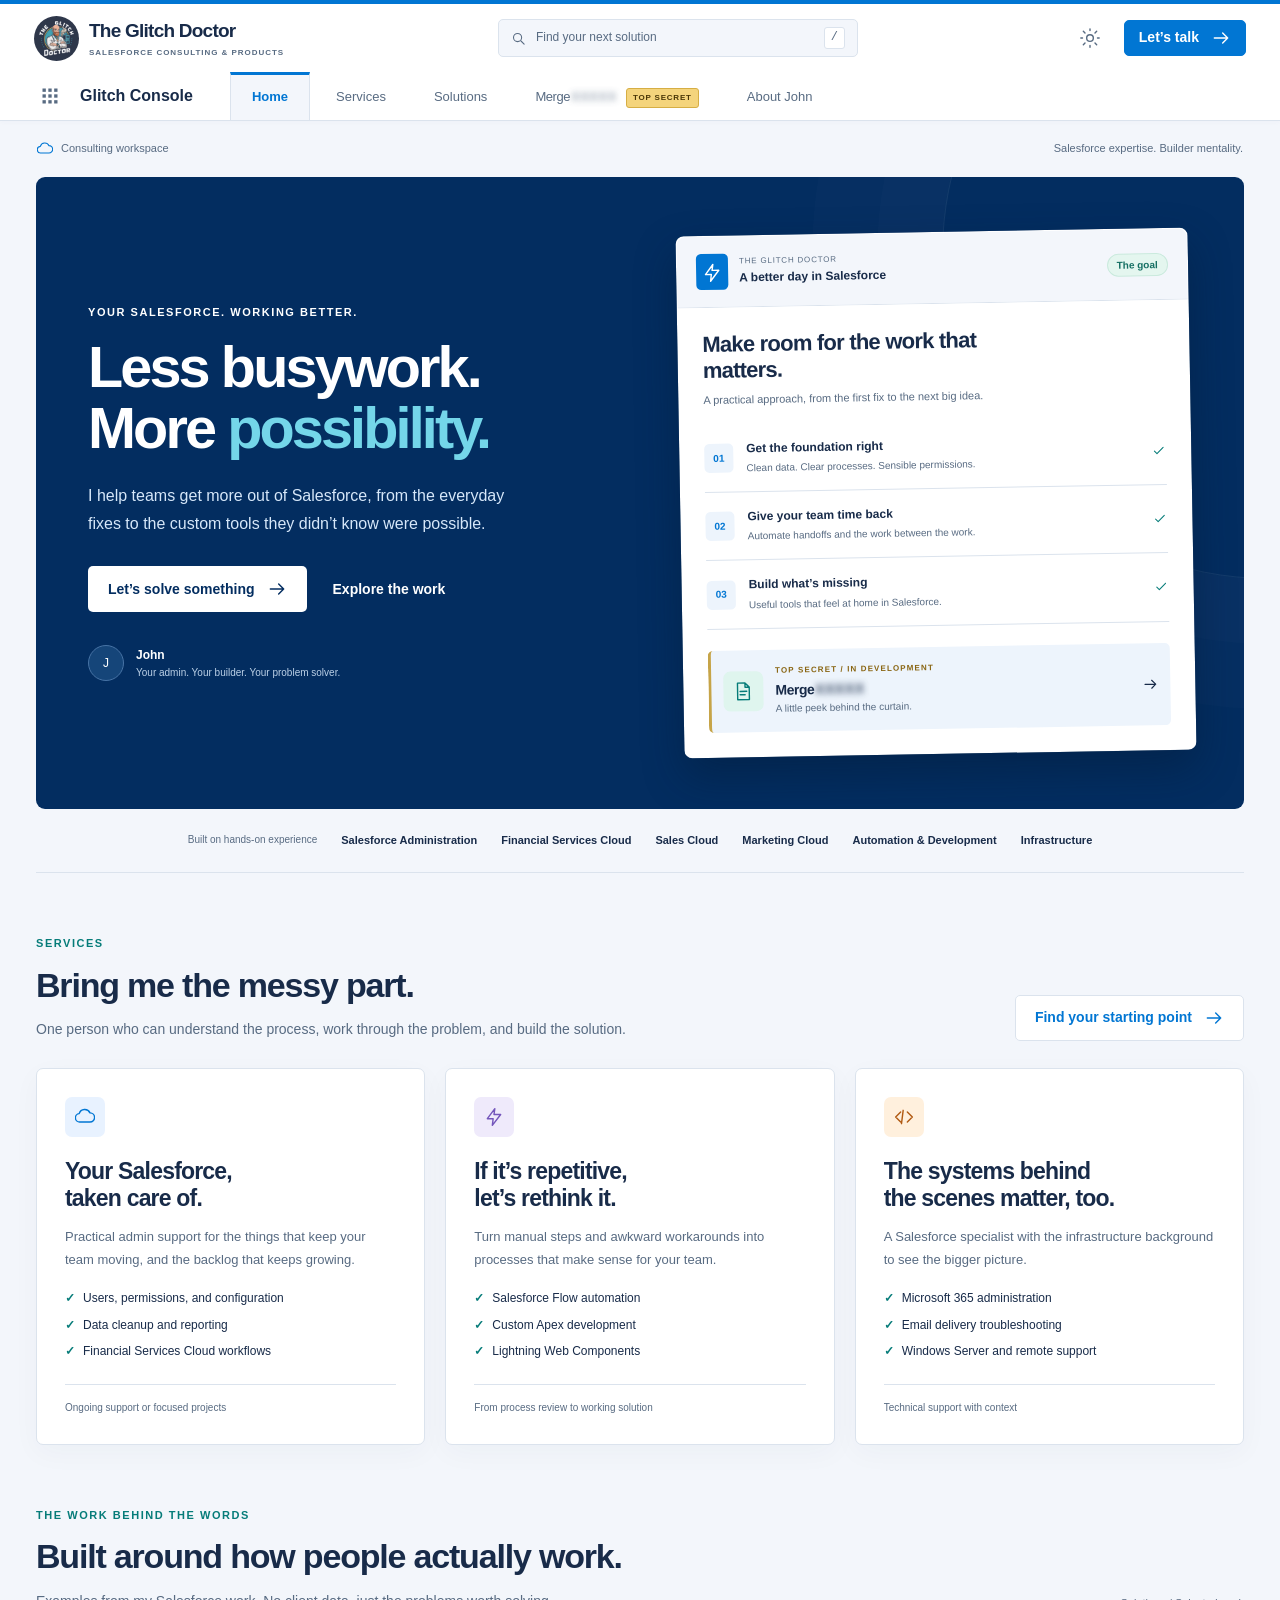
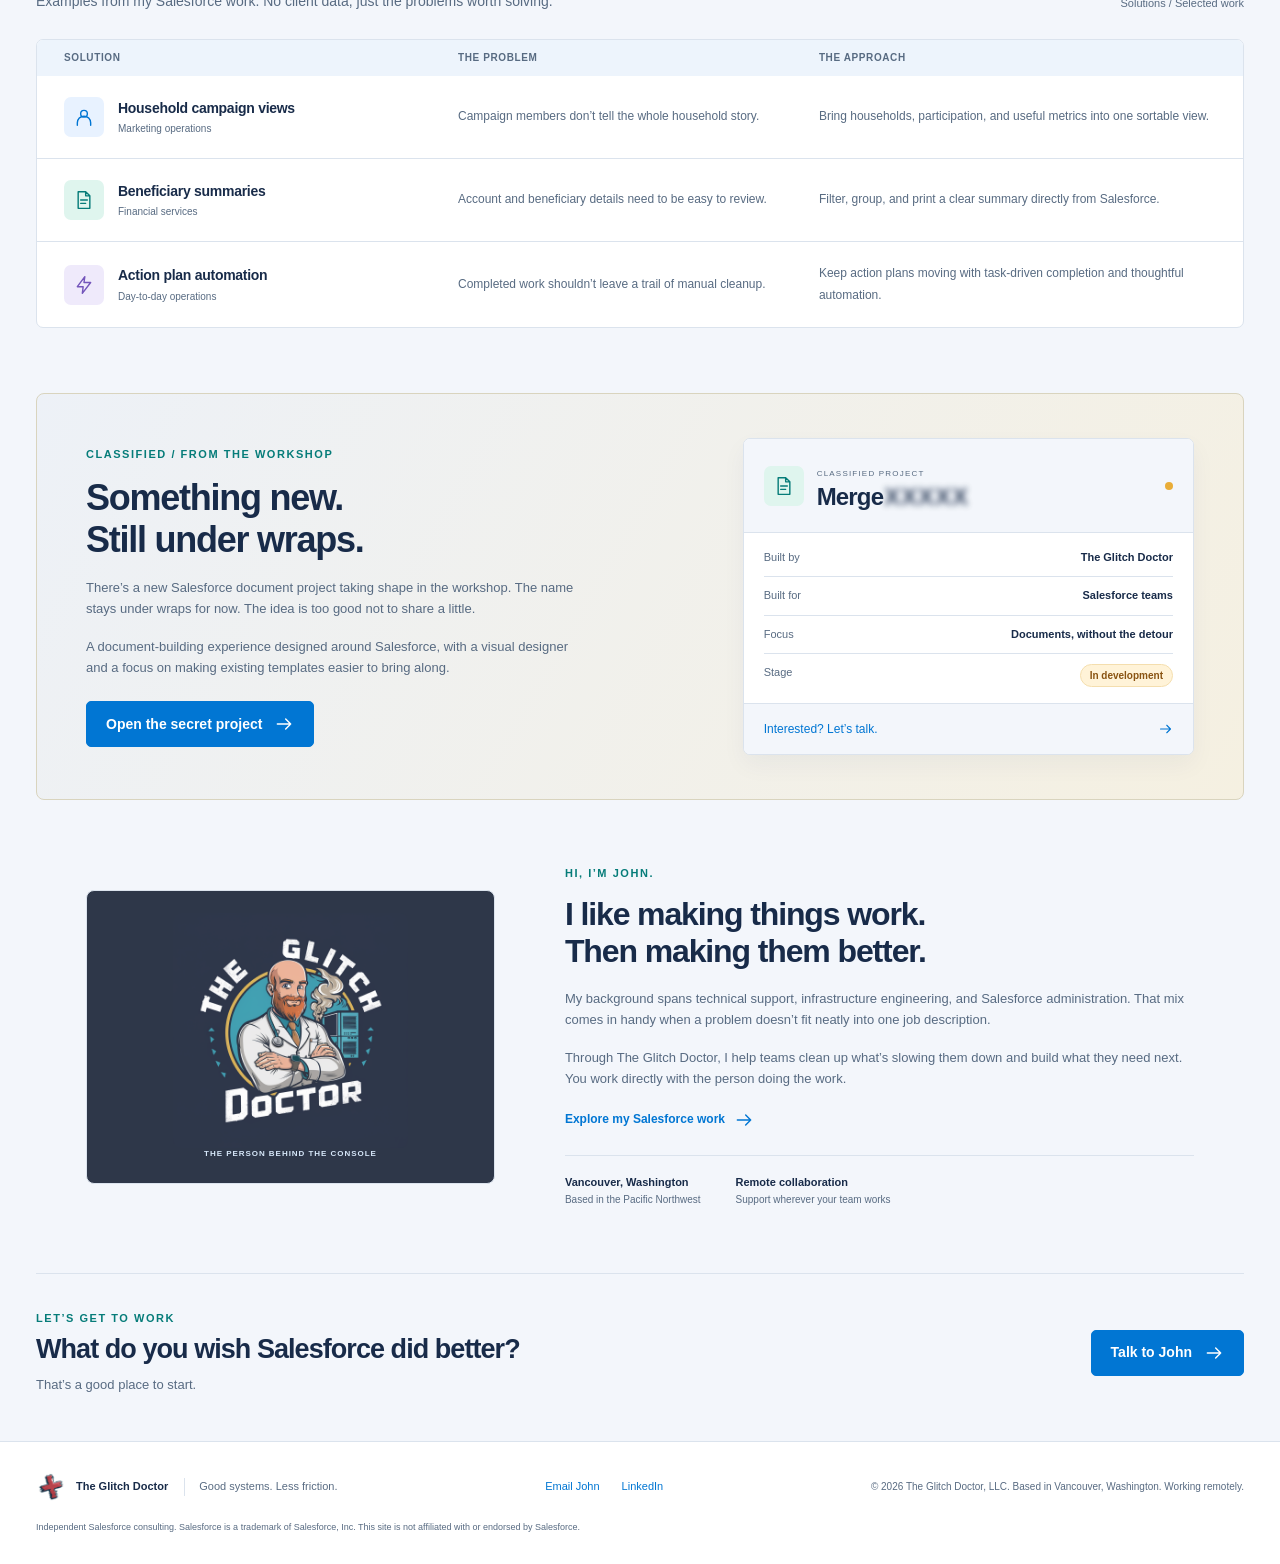
==== commit 08cdd9e1: "Add files via upload" ====
--- a/index.html
+++ b/index.html
@@ -1,19 +1,19 @@
 <!doctype html>
-<html lang="en"><head><meta charset="utf-8"><meta name="viewport" content="width=device-width,initial-scale=1"><meta name="theme-color" content="#032d60"><title>Salesforce Consulting & Custom Solutions | The Glitch Doctor</title><meta name="description" content="Salesforce consulting, automation, and custom development with John Lytle. Meet MergeMedic, a Salesforce document product in development."><meta property="og:title" content="Salesforce Consulting & Custom Solutions | The Glitch Doctor"><meta property="og:description" content="Salesforce consulting, automation, and custom development with John Lytle. Meet MergeMedic, a Salesforce document product in development."><meta property="og:type" content="website"><meta property="og:image" content="https://theglitchdoctor.com/logo1024.png"><link rel="canonical" href="https://theglitchdoctor.com/"><meta property="og:url" content="https://theglitchdoctor.com/"><link rel="icon" href="favicon.png"><link rel="stylesheet" href="style.css"><script src="app.js" defer></script><script type="application/ld+json">{"@context": "https://schema.org", "@type": "ProfessionalService", "name": "The Glitch Doctor", "url": "https://theglitchdoctor.com/", "image": "https://theglitchdoctor.com/logo1024.png", "email": "doc@theglitchdoctor.com", "telephone": "+1-971-260-6993", "address": {"@type": "PostalAddress", "addressLocality": "Vancouver", "addressRegion": "WA", "addressCountry": "US"}, "description": "Salesforce consulting, automation, custom development, and infrastructure support with John Lytle."}</script></head>
+<html lang="en"><head><meta charset="utf-8"><meta name="viewport" content="width=device-width,initial-scale=1"><meta name="theme-color" content="#032d60"><title>Salesforce Consulting & Custom Solutions | The Glitch Doctor</title><meta name="description" content="Salesforce consulting, automation, and custom development with John. A top-secret Salesforce document project is taking shape."><meta property="og:title" content="Salesforce Consulting & Custom Solutions | The Glitch Doctor"><meta property="og:description" content="Salesforce consulting, automation, and custom development with John. A top-secret Salesforce document project is taking shape."><meta property="og:type" content="website"><meta property="og:image" content="https://theglitchdoctor.com/logo1024.png"><link rel="canonical" href="https://theglitchdoctor.com/"><meta property="og:url" content="https://theglitchdoctor.com/"><link rel="icon" href="favicon.png"><link rel="stylesheet" href="style.css?v=secret-v2"><script src="app.js?v=secret-v2" defer></script><script type="application/ld+json">{"@context": "https://schema.org", "@type": "ProfessionalService", "name": "The Glitch Doctor", "url": "https://theglitchdoctor.com/", "image": "https://theglitchdoctor.com/logo1024.png", "email": "doc@theglitchdoctor.com", "telephone": "+1-971-260-6993", "address": {"@type": "PostalAddress", "addressLocality": "Vancouver", "addressRegion": "WA", "addressCountry": "US"}, "description": "Salesforce consulting, automation, custom development, and infrastructure support with John."}</script></head>
 <body><a class="skip" href="#main">Skip to content</a><header class="global-header"><a class="brand" href="index.html"><img src="logo1024.png" alt="" width="45" height="45"><span>The Glitch Doctor<small>SALESFORCE CONSULTING &amp; PRODUCTS</small></span></a><button class="search-trigger" data-open="search-dialog"><svg viewBox="0 0 24 24" aria-hidden="true" class="icon" fill="none" stroke="currentColor" stroke-width="1.7" stroke-linecap="round" stroke-linejoin="round"><circle cx="10.5" cy="10.5" r="6.5"/><path d="m16 16 5 5"/></svg><span>Find your next solution</span><kbd>/</kbd></button><div class="global-actions"><button class="icon-button" id="theme-toggle" aria-label="Switch color theme" aria-pressed="false"><svg viewBox="0 0 24 24" aria-hidden="true" class="icon" fill="none" stroke="currentColor" stroke-width="1.7" stroke-linecap="round" stroke-linejoin="round"><circle cx="12" cy="12" r="4"/><path d="M12 1v2m0 18v2M1 12h2m18 0h2M4 4l2 2m12 12 2 2M4 20l2-2M18 6l2-2"/></svg></button><button class="button primary compact" data-open="contact-dialog">Let’s talk <svg viewBox="0 0 24 24" aria-hidden="true" class="icon" fill="none" stroke="currentColor" stroke-width="1.7" stroke-linecap="round" stroke-linejoin="round"><path d="M4 12h16m-6-6 6 6-6 6"/></svg></button></div></header>
-<nav class="app-nav" aria-label="Main navigation"><button class="launcher-button icon-button" data-open="launcher-dialog" aria-label="Open app launcher"><svg viewBox="0 0 24 24" aria-hidden="true" class="icon" fill="none" stroke="currentColor" stroke-width="1.7" stroke-linecap="round" stroke-linejoin="round"><rect x="3" y="3" width="4" height="4"/><rect x="10" y="3" width="4" height="4"/><rect x="17" y="3" width="4" height="4"/><rect x="3" y="10" width="4" height="4"/><rect x="10" y="10" width="4" height="4"/><rect x="17" y="10" width="4" height="4"/><rect x="3" y="17" width="4" height="4"/><rect x="10" y="17" width="4" height="4"/><rect x="17" y="17" width="4" height="4"/></svg></button><span class="console-name">Glitch Console</span><div class="nav-tabs"><a href="index.html" aria-current="page">Home</a><a href="index.html#services">Services</a><a href="index.html#work">Solutions</a><a href="mergemedic.html" >MergeMedic <span class="new-label">NEW</span></a><a href="index.html#about">About John</a></div></nav>
+<nav class="app-nav" aria-label="Main navigation"><button class="launcher-button icon-button" data-open="launcher-dialog" aria-label="Open app launcher"><svg viewBox="0 0 24 24" aria-hidden="true" class="icon" fill="none" stroke="currentColor" stroke-width="1.7" stroke-linecap="round" stroke-linejoin="round"><rect x="3" y="3" width="4" height="4"/><rect x="10" y="3" width="4" height="4"/><rect x="17" y="3" width="4" height="4"/><rect x="3" y="10" width="4" height="4"/><rect x="10" y="10" width="4" height="4"/><rect x="17" y="10" width="4" height="4"/><rect x="3" y="17" width="4" height="4"/><rect x="10" y="17" width="4" height="4"/><rect x="17" y="17" width="4" height="4"/></svg></button><span class="console-name">Glitch Console</span><div class="nav-tabs"><a href="index.html" aria-current="page">Home</a><a href="index.html#services">Services</a><a href="index.html#work">Solutions</a><a href="top-secret.html" ><span class="secret-name" aria-label="Merge, name redacted">Merge<span class="redacted-name" aria-hidden="true">XXXXX</span></span> <span class="secret-badge">TOP SECRET</span></a><a href="index.html#about">About John</a></div></nav>
 <main id="main">
 <div class="workspace-label"><span><svg viewBox="0 0 24 24" aria-hidden="true" class="icon" fill="none" stroke="currentColor" stroke-width="1.7" stroke-linecap="round" stroke-linejoin="round"><path d="M6 18a5 5 0 0 1-1-10 7 7 0 0 1 13-1 5.5 5.5 0 0 1 0 11Z"/></svg> Consulting workspace</span><span>Salesforce expertise. Builder mentality.</span></div>
-<section class="hero"><div class="hero-copy"><span class="eyebrow light">YOUR SALESFORCE. WORKING BETTER.</span><h1>Less busywork.<br>More <span>possibility.</span></h1><p>I help teams get more out of Salesforce, from the everyday fixes to the custom tools they didn’t know were possible.</p><div class="button-row"><button class="button white" data-open="contact-dialog">Let’s solve something <svg viewBox="0 0 24 24" aria-hidden="true" class="icon" fill="none" stroke="currentColor" stroke-width="1.7" stroke-linecap="round" stroke-linejoin="round"><path d="M4 12h16m-6-6 6 6-6 6"/></svg></button><a class="text-link light" href="#work">Explore the work</a></div><div class="hero-signature"><span class="avatar">JL</span><span><strong>John Lytle</strong><small>Your admin. Your builder. Your problem solver.</small></span></div></div>
-<div class="hero-workspace"><div class="mini-window"><span class="mini-icon"><svg viewBox="0 0 24 24" aria-hidden="true" class="icon" fill="none" stroke="currentColor" stroke-width="1.7" stroke-linecap="round" stroke-linejoin="round"><path d="m13 2-9 12h7l-1 8 10-13h-8Z"/></svg></span><div><small>THE GLITCH DOCTOR</small><strong>A better day in Salesforce</strong></div><span class="pill">The goal</span></div><div class="workspace-content"><div class="overview-heading"><h2>Make room for the work that matters.</h2><p>A practical approach, from the first fix to the next big idea.</p></div><div class="work-item"><span class="step-number">01</span><div><strong>Get the foundation right</strong><small>Clean data. Clear processes. Sensible permissions.</small></div><svg viewBox="0 0 24 24" aria-hidden="true" class="icon" fill="none" stroke="currentColor" stroke-width="1.7" stroke-linecap="round" stroke-linejoin="round"><path d="m5 12 4 4L19 6"/></svg></div><div class="work-item"><span class="step-number">02</span><div><strong>Give your team time back</strong><small>Automate handoffs and the work between the work.</small></div><svg viewBox="0 0 24 24" aria-hidden="true" class="icon" fill="none" stroke="currentColor" stroke-width="1.7" stroke-linecap="round" stroke-linejoin="round"><path d="m5 12 4 4L19 6"/></svg></div><div class="work-item"><span class="step-number">03</span><div><strong>Build what’s missing</strong><small>Useful tools that feel at home in Salesforce.</small></div><svg viewBox="0 0 24 24" aria-hidden="true" class="icon" fill="none" stroke="currentColor" stroke-width="1.7" stroke-linecap="round" stroke-linejoin="round"><path d="m5 12 4 4L19 6"/></svg></div><a class="workspace-product" href="mergemedic.html"><span class="tile-icon teal"><svg viewBox="0 0 24 24" aria-hidden="true" class="icon" fill="none" stroke="currentColor" stroke-width="1.7" stroke-linecap="round" stroke-linejoin="round"><path d="M14 2H5v20h14V7Zm0 0v5h5M8 12h8m-8 4h6"/></svg></span><div><span class="eyebrow">FROM THE WORKSHOP</span><strong>Meet MergeMedic</strong><small>A new chapter for Salesforce documents.</small></div><svg viewBox="0 0 24 24" aria-hidden="true" class="icon" fill="none" stroke="currentColor" stroke-width="1.7" stroke-linecap="round" stroke-linejoin="round"><path d="M4 12h16m-6-6 6 6-6 6"/></svg></a></div></div></section>
-<div class="expertise-strip"><span>Built on hands-on experience</span><strong>Salesforce Administration</strong><strong>Financial Services Cloud</strong><strong>Automation &amp; Development</strong><strong>Infrastructure</strong></div>
+<section class="hero"><div class="hero-copy"><span class="eyebrow light">YOUR SALESFORCE. WORKING BETTER.</span><h1>Less busywork.<br>More <span>possibility.</span></h1><p>I help teams get more out of Salesforce, from the everyday fixes to the custom tools they didn’t know were possible.</p><div class="button-row"><button class="button white" data-open="contact-dialog">Let’s solve something <svg viewBox="0 0 24 24" aria-hidden="true" class="icon" fill="none" stroke="currentColor" stroke-width="1.7" stroke-linecap="round" stroke-linejoin="round"><path d="M4 12h16m-6-6 6 6-6 6"/></svg></button><a class="text-link light" href="#work">Explore the work</a></div><div class="hero-signature"><span class="avatar">J</span><span><strong>John</strong><small>Your admin. Your builder. Your problem solver.</small></span></div></div>
+<div class="hero-workspace"><div class="mini-window"><span class="mini-icon"><svg viewBox="0 0 24 24" aria-hidden="true" class="icon" fill="none" stroke="currentColor" stroke-width="1.7" stroke-linecap="round" stroke-linejoin="round"><path d="m13 2-9 12h7l-1 8 10-13h-8Z"/></svg></span><div><small>THE GLITCH DOCTOR</small><strong>A better day in Salesforce</strong></div><span class="pill">The goal</span></div><div class="workspace-content"><div class="overview-heading"><h2>Make room for the work that matters.</h2><p>A practical approach, from the first fix to the next big idea.</p></div><div class="work-item"><span class="step-number">01</span><div><strong>Get the foundation right</strong><small>Clean data. Clear processes. Sensible permissions.</small></div><svg viewBox="0 0 24 24" aria-hidden="true" class="icon" fill="none" stroke="currentColor" stroke-width="1.7" stroke-linecap="round" stroke-linejoin="round"><path d="m5 12 4 4L19 6"/></svg></div><div class="work-item"><span class="step-number">02</span><div><strong>Give your team time back</strong><small>Automate handoffs and the work between the work.</small></div><svg viewBox="0 0 24 24" aria-hidden="true" class="icon" fill="none" stroke="currentColor" stroke-width="1.7" stroke-linecap="round" stroke-linejoin="round"><path d="m5 12 4 4L19 6"/></svg></div><div class="work-item"><span class="step-number">03</span><div><strong>Build what’s missing</strong><small>Useful tools that feel at home in Salesforce.</small></div><svg viewBox="0 0 24 24" aria-hidden="true" class="icon" fill="none" stroke="currentColor" stroke-width="1.7" stroke-linecap="round" stroke-linejoin="round"><path d="m5 12 4 4L19 6"/></svg></div><a class="workspace-product" href="top-secret.html"><span class="tile-icon teal"><svg viewBox="0 0 24 24" aria-hidden="true" class="icon" fill="none" stroke="currentColor" stroke-width="1.7" stroke-linecap="round" stroke-linejoin="round"><path d="M14 2H5v20h14V7Zm0 0v5h5M8 12h8m-8 4h6"/></svg></span><div><span class="eyebrow">TOP SECRET / IN DEVELOPMENT</span><strong><span class="secret-name" aria-label="Merge, name redacted">Merge<span class="redacted-name" aria-hidden="true">XXXXX</span></span></strong><small>A little peek behind the curtain.</small></div><svg viewBox="0 0 24 24" aria-hidden="true" class="icon" fill="none" stroke="currentColor" stroke-width="1.7" stroke-linecap="round" stroke-linejoin="round"><path d="M4 12h16m-6-6 6 6-6 6"/></svg></a></div></div></section>
+<div class="expertise-strip"><span>Built on hands-on experience</span><strong>Salesforce Administration</strong><strong>Financial Services Cloud</strong><strong>Sales Cloud</strong><strong>Marketing Cloud</strong><strong>Automation &amp; Development</strong><strong>Infrastructure</strong></div>
 <section id="services" class="section"><div class="section-heading"><div><span class="eyebrow">SERVICES</span><h2>Bring me the messy part.</h2><p>One person who can understand the process, work through the problem, and build the solution.</p></div><button class="button secondary" data-open="contact-dialog">Find your starting point <svg viewBox="0 0 24 24" aria-hidden="true" class="icon" fill="none" stroke="currentColor" stroke-width="1.7" stroke-linecap="round" stroke-linejoin="round"><path d="M4 12h16m-6-6 6 6-6 6"/></svg></button></div><div class="services-grid"><article class="service-card"><span class="tile-icon blue"><svg viewBox="0 0 24 24" aria-hidden="true" class="icon" fill="none" stroke="currentColor" stroke-width="1.7" stroke-linecap="round" stroke-linejoin="round"><path d="M6 18a5 5 0 0 1-1-10 7 7 0 0 1 13-1 5.5 5.5 0 0 1 0 11Z"/></svg></span><h3>Your Salesforce,<br>taken care of.</h3><p>Practical admin support for the things that keep your team moving, and the backlog that keeps growing.</p><ul><li>Users, permissions, and configuration</li><li>Data cleanup and reporting</li><li>Financial Services Cloud workflows</li></ul><span class="card-foot">Ongoing support or focused projects</span></article><article class="service-card"><span class="tile-icon purple"><svg viewBox="0 0 24 24" aria-hidden="true" class="icon" fill="none" stroke="currentColor" stroke-width="1.7" stroke-linecap="round" stroke-linejoin="round"><path d="m13 2-9 12h7l-1 8 10-13h-8Z"/></svg></span><h3>If it’s repetitive,<br>let’s rethink it.</h3><p>Turn manual steps and awkward workarounds into processes that make sense for your team.</p><ul><li>Salesforce Flow automation</li><li>Custom Apex development</li><li>Lightning Web Components</li></ul><span class="card-foot">From process review to working solution</span></article><article class="service-card"><span class="tile-icon orange"><svg viewBox="0 0 24 24" aria-hidden="true" class="icon" fill="none" stroke="currentColor" stroke-width="1.7" stroke-linecap="round" stroke-linejoin="round"><path d="m8 6-6 6 6 6m8-12 6 6-6 6m-5-14-2 16"/></svg></span><h3>The systems behind<br>the scenes matter, too.</h3><p>A Salesforce specialist with the infrastructure background to see the bigger picture.</p><ul><li>Microsoft 365 administration</li><li>Email delivery troubleshooting</li><li>Windows Server and remote support</li></ul><span class="card-foot">Technical support with context</span></article></div></section>
 <section id="work" class="section work-section"><div class="section-heading"><div><span class="eyebrow">THE WORK BEHIND THE WORDS</span><h2>Built around how people actually work.</h2><p>Examples from my Salesforce work. No client data, just the problems worth solving.</p></div><span class="list-label">Solutions / Selected work</span></div><div class="solutions-table"><div class="table-head"><span>Solution</span><span>The problem</span><span>The approach</span></div><article><div><span class="tile-icon blue"><svg viewBox="0 0 24 24" aria-hidden="true" class="icon" fill="none" stroke="currentColor" stroke-width="1.7" stroke-linecap="round" stroke-linejoin="round"><circle cx="12" cy="8" r="4"/><path d="M4 22v-3a8 8 0 0 1 16 0v3"/></svg></span><h3>Household campaign views<small>Marketing operations</small></h3></div><p>Campaign members don’t tell the whole household story.</p><p>Bring households, participation, and useful metrics into one sortable view.</p></article><article><div><span class="tile-icon teal"><svg viewBox="0 0 24 24" aria-hidden="true" class="icon" fill="none" stroke="currentColor" stroke-width="1.7" stroke-linecap="round" stroke-linejoin="round"><path d="M14 2H5v20h14V7Zm0 0v5h5M8 12h8m-8 4h6"/></svg></span><h3>Beneficiary summaries<small>Financial services</small></h3></div><p>Account and beneficiary details need to be easy to review.</p><p>Filter, group, and print a clear summary directly from Salesforce.</p></article><article><div><span class="tile-icon purple"><svg viewBox="0 0 24 24" aria-hidden="true" class="icon" fill="none" stroke="currentColor" stroke-width="1.7" stroke-linecap="round" stroke-linejoin="round"><path d="m13 2-9 12h7l-1 8 10-13h-8Z"/></svg></span><h3>Action plan automation<small>Day-to-day operations</small></h3></div><p>Completed work shouldn’t leave a trail of manual cleanup.</p><p>Keep action plans moving with task-driven completion and thoughtful automation.</p></article></div></section>
-<section class="product-feature"><div class="product-feature-copy"><span class="eyebrow">INTRODUCING MERGEMEDIC</span><h2>A familiar problem.<br>A product of my own.</h2><p>Getting Salesforce data into a useful document shouldn’t be the complicated part. That’s why I’m building MergeMedic.</p><p>A document-building experience designed around Salesforce, with a visual designer and a focus on making existing templates easier to bring along.</p><a class="button primary" href="mergemedic.html">Take a look at MergeMedic <svg viewBox="0 0 24 24" aria-hidden="true" class="icon" fill="none" stroke="currentColor" stroke-width="1.7" stroke-linecap="round" stroke-linejoin="round"><path d="M4 12h16m-6-6 6 6-6 6"/></svg></a></div><div class="product-record"><div class="record-heading"><span class="tile-icon teal"><svg viewBox="0 0 24 24" aria-hidden="true" class="icon" fill="none" stroke="currentColor" stroke-width="1.7" stroke-linecap="round" stroke-linejoin="round"><path d="M14 2H5v20h14V7Zm0 0v5h5M8 12h8m-8 4h6"/></svg></span><div><small>PRODUCT RECORD</small><h3>MergeMedic</h3></div><span class="status-dot" aria-label="In development"></span></div><dl><div><dt>Built by</dt><dd>The Glitch Doctor</dd></div><div><dt>Built for</dt><dd>Salesforce teams</dd></div><div><dt>Focus</dt><dd>Documents, without the detour</dd></div><div><dt>Stage</dt><dd><span class="pill amber">In development</span></dd></div></dl><a href="mailto:doc@theglitchdoctor.com?subject=MergeMedic%20interest">Interested? Let’s talk. <svg viewBox="0 0 24 24" aria-hidden="true" class="icon" fill="none" stroke="currentColor" stroke-width="1.7" stroke-linecap="round" stroke-linejoin="round"><path d="M4 12h16m-6-6 6 6-6 6"/></svg></a></div></section>
-<section id="about" class="section about-section"><div class="about-portrait"><img src="logo1024.png" alt="The Glitch Doctor illustrated mascot" loading="lazy"><span>THE PERSON BEHIND THE CONSOLE</span></div><div><span class="eyebrow">HI, I’M JOHN.</span><h2>I like making things work.<br>Then making them better.</h2><p>My background spans technical support, infrastructure engineering, and Salesforce administration. That mix comes in handy when a problem doesn’t fit neatly into one job description.</p><p>Through The Glitch Doctor, I help teams clean up what’s slowing them down and build what they need next. You work directly with the person doing the work.</p><a class="text-link" href="https://www.salesforce.com/trailblazer/jlytle">Explore my Salesforce background <svg viewBox="0 0 24 24" aria-hidden="true" class="icon" fill="none" stroke="currentColor" stroke-width="1.7" stroke-linecap="round" stroke-linejoin="round"><path d="M4 12h16m-6-6 6 6-6 6"/></svg></a><div class="about-details"><span><strong>Vancouver, Washington</strong>Based in the Pacific Northwest</span><span><strong>Remote collaboration</strong>Support wherever your team works</span></div></div></section>
+<section class="product-feature"><div class="product-feature-copy"><span class="eyebrow">CLASSIFIED / FROM THE WORKSHOP</span><h2>Something new.<br>Still under wraps.</h2><p>There’s a new Salesforce document project taking shape in the workshop. The name stays under wraps for now. The idea is too good not to share a little.</p><p>A document-building experience designed around Salesforce, with a visual designer and a focus on making existing templates easier to bring along.</p><a class="button primary" href="top-secret.html">Open the secret project <svg viewBox="0 0 24 24" aria-hidden="true" class="icon" fill="none" stroke="currentColor" stroke-width="1.7" stroke-linecap="round" stroke-linejoin="round"><path d="M4 12h16m-6-6 6 6-6 6"/></svg></a></div><div class="product-record"><div class="record-heading"><span class="tile-icon teal"><svg viewBox="0 0 24 24" aria-hidden="true" class="icon" fill="none" stroke="currentColor" stroke-width="1.7" stroke-linecap="round" stroke-linejoin="round"><path d="M14 2H5v20h14V7Zm0 0v5h5M8 12h8m-8 4h6"/></svg></span><div><small>CLASSIFIED PROJECT</small><h3><span class="secret-name" aria-label="Merge, name redacted">Merge<span class="redacted-name" aria-hidden="true">XXXXX</span></span></h3></div><span class="status-dot" aria-label="In development"></span></div><dl><div><dt>Built by</dt><dd>The Glitch Doctor</dd></div><div><dt>Built for</dt><dd>Salesforce teams</dd></div><div><dt>Focus</dt><dd>Documents, without the detour</dd></div><div><dt>Stage</dt><dd><span class="pill amber">In development</span></dd></div></dl><a href="mailto:doc@theglitchdoctor.com?subject=Secret%20Project%20interest">Interested? Let’s talk. <svg viewBox="0 0 24 24" aria-hidden="true" class="icon" fill="none" stroke="currentColor" stroke-width="1.7" stroke-linecap="round" stroke-linejoin="round"><path d="M4 12h16m-6-6 6 6-6 6"/></svg></a></div></section>
+<section id="about" class="section about-section"><div class="about-portrait"><img src="logo1024.png" alt="The Glitch Doctor illustrated mascot" loading="lazy"><span>THE PERSON BEHIND THE CONSOLE</span></div><div><span class="eyebrow">HI, I’M JOHN.</span><h2>I like making things work.<br>Then making them better.</h2><p>My background spans technical support, infrastructure engineering, and Salesforce administration. That mix comes in handy when a problem doesn’t fit neatly into one job description.</p><p>Through The Glitch Doctor, I help teams clean up what’s slowing them down and build what they need next. You work directly with the person doing the work.</p><a class="text-link" href="#work">Explore my Salesforce work <svg viewBox="0 0 24 24" aria-hidden="true" class="icon" fill="none" stroke="currentColor" stroke-width="1.7" stroke-linecap="round" stroke-linejoin="round"><path d="M4 12h16m-6-6 6 6-6 6"/></svg></a><div class="about-details"><span><strong>Vancouver, Washington</strong>Based in the Pacific Northwest</span><span><strong>Remote collaboration</strong>Support wherever your team works</span></div></div></section>
 <section class="closing"><div><span class="eyebrow">LET’S GET TO WORK</span><h2>What do you wish Salesforce did better?</h2><p>That’s a good place to start.</p></div><button class="button primary" data-open="contact-dialog">Talk to John <svg viewBox="0 0 24 24" aria-hidden="true" class="icon" fill="none" stroke="currentColor" stroke-width="1.7" stroke-linecap="round" stroke-linejoin="round"><path d="M4 12h16m-6-6 6 6-6 6"/></svg></button></section></main>
-<footer><div class="footer-brand"><img src="favicon.png" alt="" width="30" height="30"><strong>The Glitch Doctor</strong><span>Good systems. Less friction.</span></div><div class="footer-links"><a href="mailto:doc@theglitchdoctor.com">Email John</a><a href="https://www.linkedin.com/company/the-glitch-doctor/">LinkedIn</a><a href="https://www.salesforce.com/trailblazer/jlytle">Trailblazer profile</a></div><p>© <span id="year">2026</span> The Glitch Doctor, LLC. Based in Vancouver, Washington. Working remotely.</p><p class="disclaimer">Independent Salesforce consulting. Salesforce is a trademark of Salesforce, Inc. This site is not affiliated with or endorsed by Salesforce.</p></footer>
+<footer><div class="footer-brand"><img src="favicon.png" alt="" width="30" height="30"><strong>The Glitch Doctor</strong><span>Good systems. Less friction.</span></div><div class="footer-links"><a href="mailto:doc@theglitchdoctor.com">Email John</a><a href="https://www.linkedin.com/company/the-glitch-doctor/">LinkedIn</a></div><p>© <span id="year">2026</span> The Glitch Doctor, LLC. Based in Vancouver, Washington. Working remotely.</p><p class="disclaimer">Independent Salesforce consulting. Salesforce is a trademark of Salesforce, Inc. This site is not affiliated with or endorsed by Salesforce.</p></footer>
 <dialog id="contact-dialog"><div class="dialog-heading"><div><span class="eyebrow">NEW CONVERSATION</span><h2>What’s getting in your way?</h2></div><button class="close" data-close aria-label="Close contact dialog">×</button></div><p>Tell me what you’re working on, what’s broken, or what you wish Salesforce could do. We’ll start there.</p><a class="contact-option" href="https://outlook.office.com/bookwithme/user/6f88f6bea72140189a04a0bf24233a22@theglitchdoctor.com?anonymous&amp;ep=plink"><span>Schedule a conversation<small>Choose a time on my calendar</small></span><svg viewBox="0 0 24 24" aria-hidden="true" class="icon" fill="none" stroke="currentColor" stroke-width="1.7" stroke-linecap="round" stroke-linejoin="round"><path d="M4 12h16m-6-6 6 6-6 6"/></svg></a><a class="contact-option" href="mailto:doc@theglitchdoctor.com"><span>Email John<small>doc@theglitchdoctor.com</small></span><svg viewBox="0 0 24 24" aria-hidden="true" class="icon" fill="none" stroke="currentColor" stroke-width="1.7" stroke-linecap="round" stroke-linejoin="round"><path d="M4 12h16m-6-6 6 6-6 6"/></svg></a><a class="contact-option" href="tel:+19712606993"><span>Give me a call<small>(971) 260-6993</small></span><svg viewBox="0 0 24 24" aria-hidden="true" class="icon" fill="none" stroke="currentColor" stroke-width="1.7" stroke-linecap="round" stroke-linejoin="round"><path d="M4 12h16m-6-6 6 6-6 6"/></svg></a></dialog>
-<dialog id="launcher-dialog"><div class="dialog-heading"><h2>App Launcher</h2><button class="close" data-close aria-label="Close app launcher">×</button></div><p>Explore The Glitch Doctor.</p><div class="launcher-grid"><a href="index.html"><span class="tile-icon blue"><svg viewBox="0 0 24 24" aria-hidden="true" class="icon" fill="none" stroke="currentColor" stroke-width="1.7" stroke-linecap="round" stroke-linejoin="round"><path d="M6 18a5 5 0 0 1-1-10 7 7 0 0 1 13-1 5.5 5.5 0 0 1 0 11Z"/></svg></span>Consulting<small>Make Salesforce work for you</small></a><a href="mergemedic.html"><span class="tile-icon teal"><svg viewBox="0 0 24 24" aria-hidden="true" class="icon" fill="none" stroke="currentColor" stroke-width="1.7" stroke-linecap="round" stroke-linejoin="round"><path d="M14 2H5v20h14V7Zm0 0v5h5M8 12h8m-8 4h6"/></svg></span>MergeMedic<small>Meet the product in development</small></a><a href="index.html#work"><span class="tile-icon purple"><svg viewBox="0 0 24 24" aria-hidden="true" class="icon" fill="none" stroke="currentColor" stroke-width="1.7" stroke-linecap="round" stroke-linejoin="round"><path d="m8 6-6 6 6 6m8-12 6 6-6 6m-5-14-2 16"/></svg></span>Solutions<small>Explore real-world work</small></a><a href="https://outlook.office.com/bookwithme/user/6f88f6bea72140189a04a0bf24233a22@theglitchdoctor.com?anonymous&amp;ep=plink"><span class="tile-icon orange"><svg viewBox="0 0 24 24" aria-hidden="true" class="icon" fill="none" stroke="currentColor" stroke-width="1.7" stroke-linecap="round" stroke-linejoin="round"><circle cx="12" cy="8" r="4"/><path d="M4 22v-3a8 8 0 0 1 16 0v3"/></svg></span>Talk to John<small>Start a conversation</small></a></div></dialog>
+<dialog id="launcher-dialog"><div class="dialog-heading"><h2>App Launcher</h2><button class="close" data-close aria-label="Close app launcher">×</button></div><p>Explore The Glitch Doctor.</p><div class="launcher-grid"><a href="index.html"><span class="tile-icon blue"><svg viewBox="0 0 24 24" aria-hidden="true" class="icon" fill="none" stroke="currentColor" stroke-width="1.7" stroke-linecap="round" stroke-linejoin="round"><path d="M6 18a5 5 0 0 1-1-10 7 7 0 0 1 13-1 5.5 5.5 0 0 1 0 11Z"/></svg></span>Consulting<small>Make Salesforce work for you</small></a><a href="top-secret.html"><span class="tile-icon teal"><svg viewBox="0 0 24 24" aria-hidden="true" class="icon" fill="none" stroke="currentColor" stroke-width="1.7" stroke-linecap="round" stroke-linejoin="round"><path d="M14 2H5v20h14V7Zm0 0v5h5M8 12h8m-8 4h6"/></svg></span><span class="secret-name" aria-label="Merge, name redacted">Merge<span class="redacted-name" aria-hidden="true">XXXXX</span></span><small>Top secret. Take a peek.</small></a><a href="index.html#work"><span class="tile-icon purple"><svg viewBox="0 0 24 24" aria-hidden="true" class="icon" fill="none" stroke="currentColor" stroke-width="1.7" stroke-linecap="round" stroke-linejoin="round"><path d="m8 6-6 6 6 6m8-12 6 6-6 6m-5-14-2 16"/></svg></span>Solutions<small>Explore real-world work</small></a><a href="https://outlook.office.com/bookwithme/user/6f88f6bea72140189a04a0bf24233a22@theglitchdoctor.com?anonymous&amp;ep=plink"><span class="tile-icon orange"><svg viewBox="0 0 24 24" aria-hidden="true" class="icon" fill="none" stroke="currentColor" stroke-width="1.7" stroke-linecap="round" stroke-linejoin="round"><circle cx="12" cy="8" r="4"/><path d="M4 22v-3a8 8 0 0 1 16 0v3"/></svg></span>Talk to John<small>Start a conversation</small></a></div></dialog>
 <dialog id="search-dialog"><div class="dialog-heading"><h2>Find a solution</h2><button class="close" data-close aria-label="Close search">×</button></div><label class="sr-only" for="site-search">Search services and products</label><input id="site-search" type="search" placeholder="Try automation, documents, or reporting…" autocomplete="off"><div id="search-results"></div></dialog>
 </body></html>
--- a/style.css
+++ b/style.css
@@ -9,3 +9,8 @@
 @media(prefers-reduced-motion:reduce){html{scroll-behavior:auto}*,*:before,*:after{transition:none!important;animation:none!important}}
 
 .brand img{border-radius:50%}.about-portrait{background:#2e3749}.about-portrait>span{color:#d6e7f9}.about-portrait img{border-radius:8px}
+
+/* Classified project: only placeholder characters exist underneath the visual redaction. */
+.secret-name{display:inline-flex;align-items:baseline;white-space:nowrap;letter-spacing:-.035em}.redacted-name{display:inline-block;filter:blur(3px);user-select:none;letter-spacing:.04em;margin-left:1px;opacity:.85}.secret-badge{display:inline-flex;align-items:center;white-space:nowrap;background:#f4d47c;color:#493606;border:1px solid #d6ae44;border-radius:3px;font-size:8px;line-height:1.5;font-weight:800;letter-spacing:.1em;padding:3px 6px}.nav-tabs>a[href="top-secret.html"]{gap:9px}.workspace-product{border-left:3px solid #c6a448}.workspace-product .eyebrow{color:#896512}.product-feature{background:linear-gradient(120deg,#edf1f7,#f5f0e1);border-color:#d9d4be}.record-heading{background:var(--bg)}.record-heading small{letter-spacing:.15em}.classified-hero{position:relative;background:#101f32;color:#eaf0f8;border:1px solid #344860;border-radius:9px;padding:70px 36px 40px;margin-top:5px;overflow:hidden;background-image:linear-gradient(#ffffff03 1px,transparent 1px),linear-gradient(90deg,#ffffff03 1px,transparent 1px);background-size:32px 32px}.classified-hero .eyebrow{color:#e6c571}.classified-hero p,.classified-hero .development-note{color:#b4c3d7}.classified-hero .text-link{color:#e6c571}.classified-hero h1>span{color:#7bd4c6}.classified-hero .product-principles{border-color:#344860}.classified-hero .product-principles>div>span{color:#e6c571}.classification-strip{position:absolute;left:0;right:0;top:0;display:flex;align-items:center;gap:15px;padding:11px 20px;background:#17283d;border-bottom:1px solid #344860;color:#c7bc9d;font-family:monospace;font-size:9px;letter-spacing:.09em}.classification-strip>span:last-child{margin-left:auto;color:#85cbbb}.classified-hero .merge-mark{background:#e6c571;color:#192b40}.demo-toolbar .secret-name{font-size:14px}.product-wordmark .redacted-name{filter:blur(5px)}body.dark .product-feature{background:linear-gradient(120deg,#1b2b42,#323325);border-color:#54503c}body.dark .workspace-product .eyebrow{color:#e6c571}.expertise-strip{justify-content:center;gap:12px 24px}
+@media(max-width:800px){.classified-hero{padding:70px 25px 30px}.classification-strip{gap:10px;font-size:8px}.classified-hero .product-principles{padding-top:25px}.classification-strip>span:last-child{display:none}}
+@media(max-width:560px){.classified-hero{padding:66px 20px 25px}.nav-tabs>a[href="top-secret.html"]{gap:6px}.nav-tabs .secret-badge{font-size:7px;padding:2px 4px}.product-wordmark{flex-wrap:wrap}.classification-strip{padding:11px 14px}.expertise-strip{gap:10px 18px}}
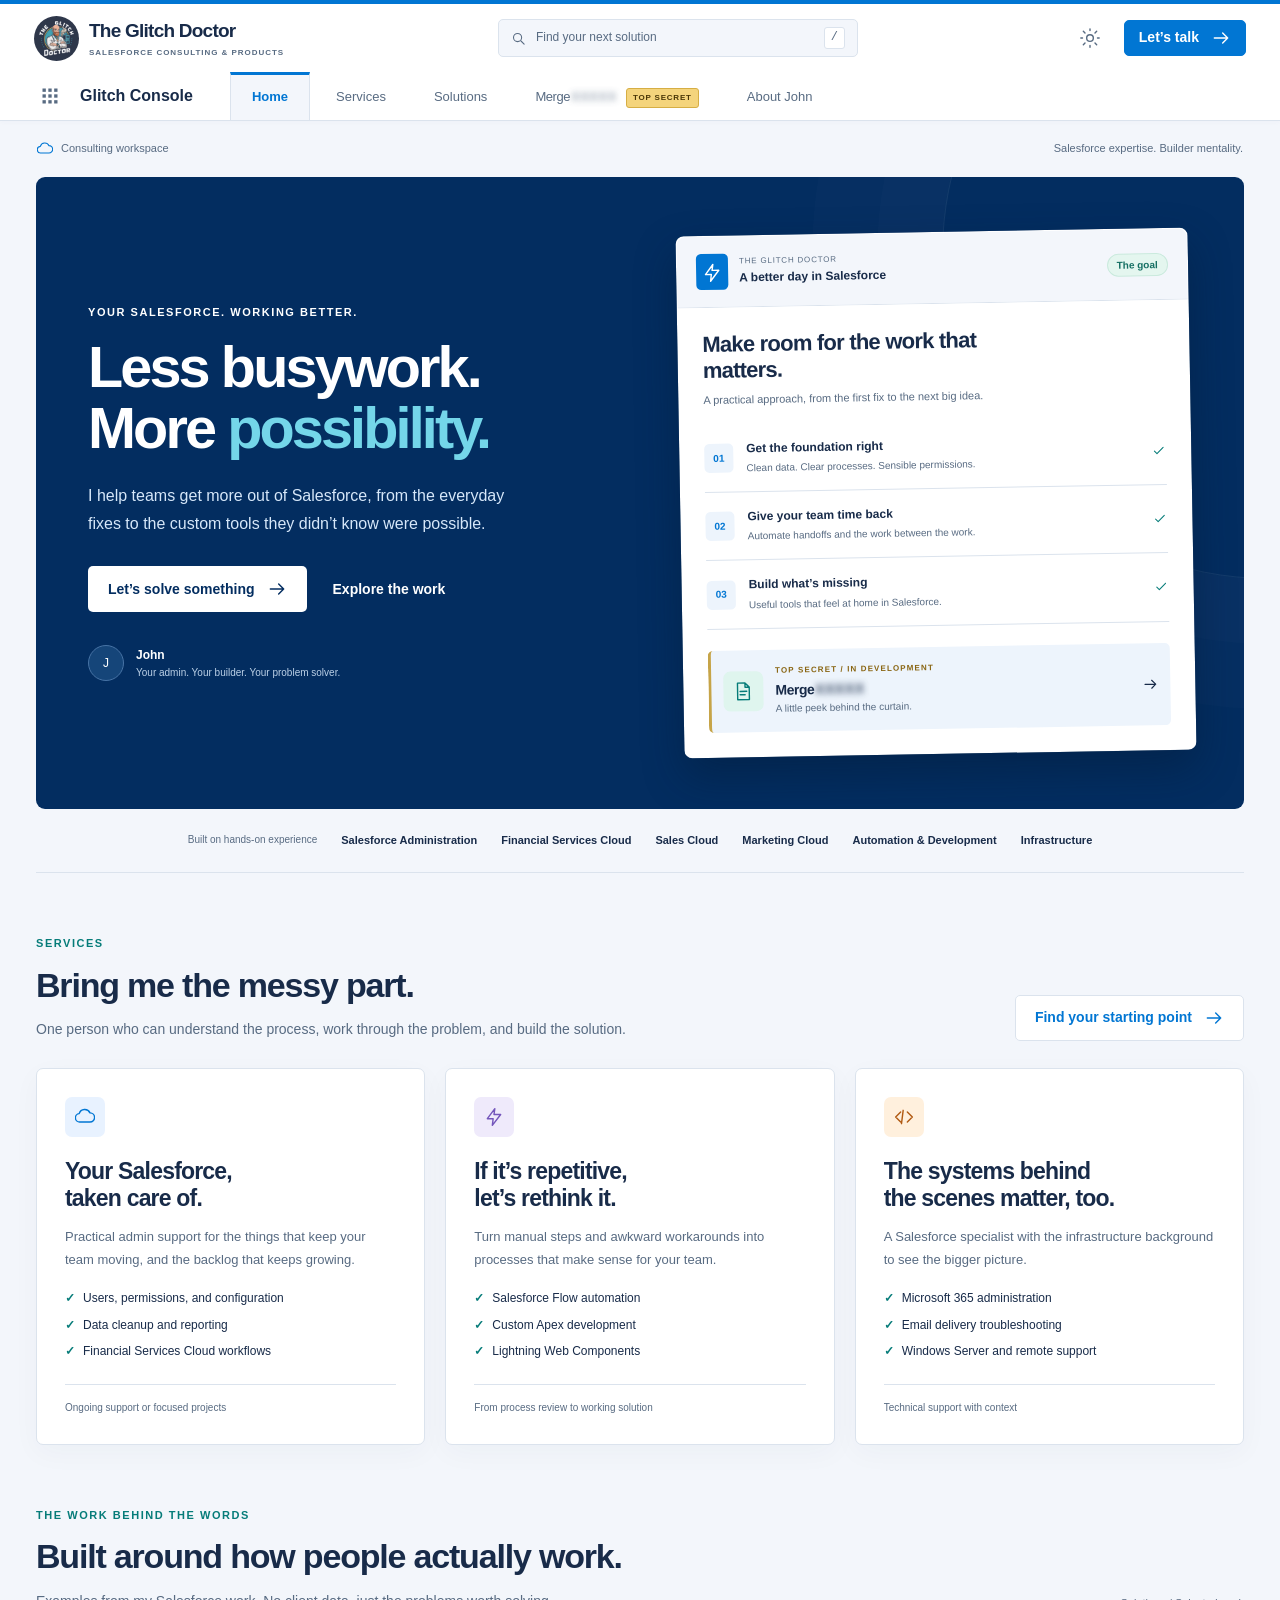
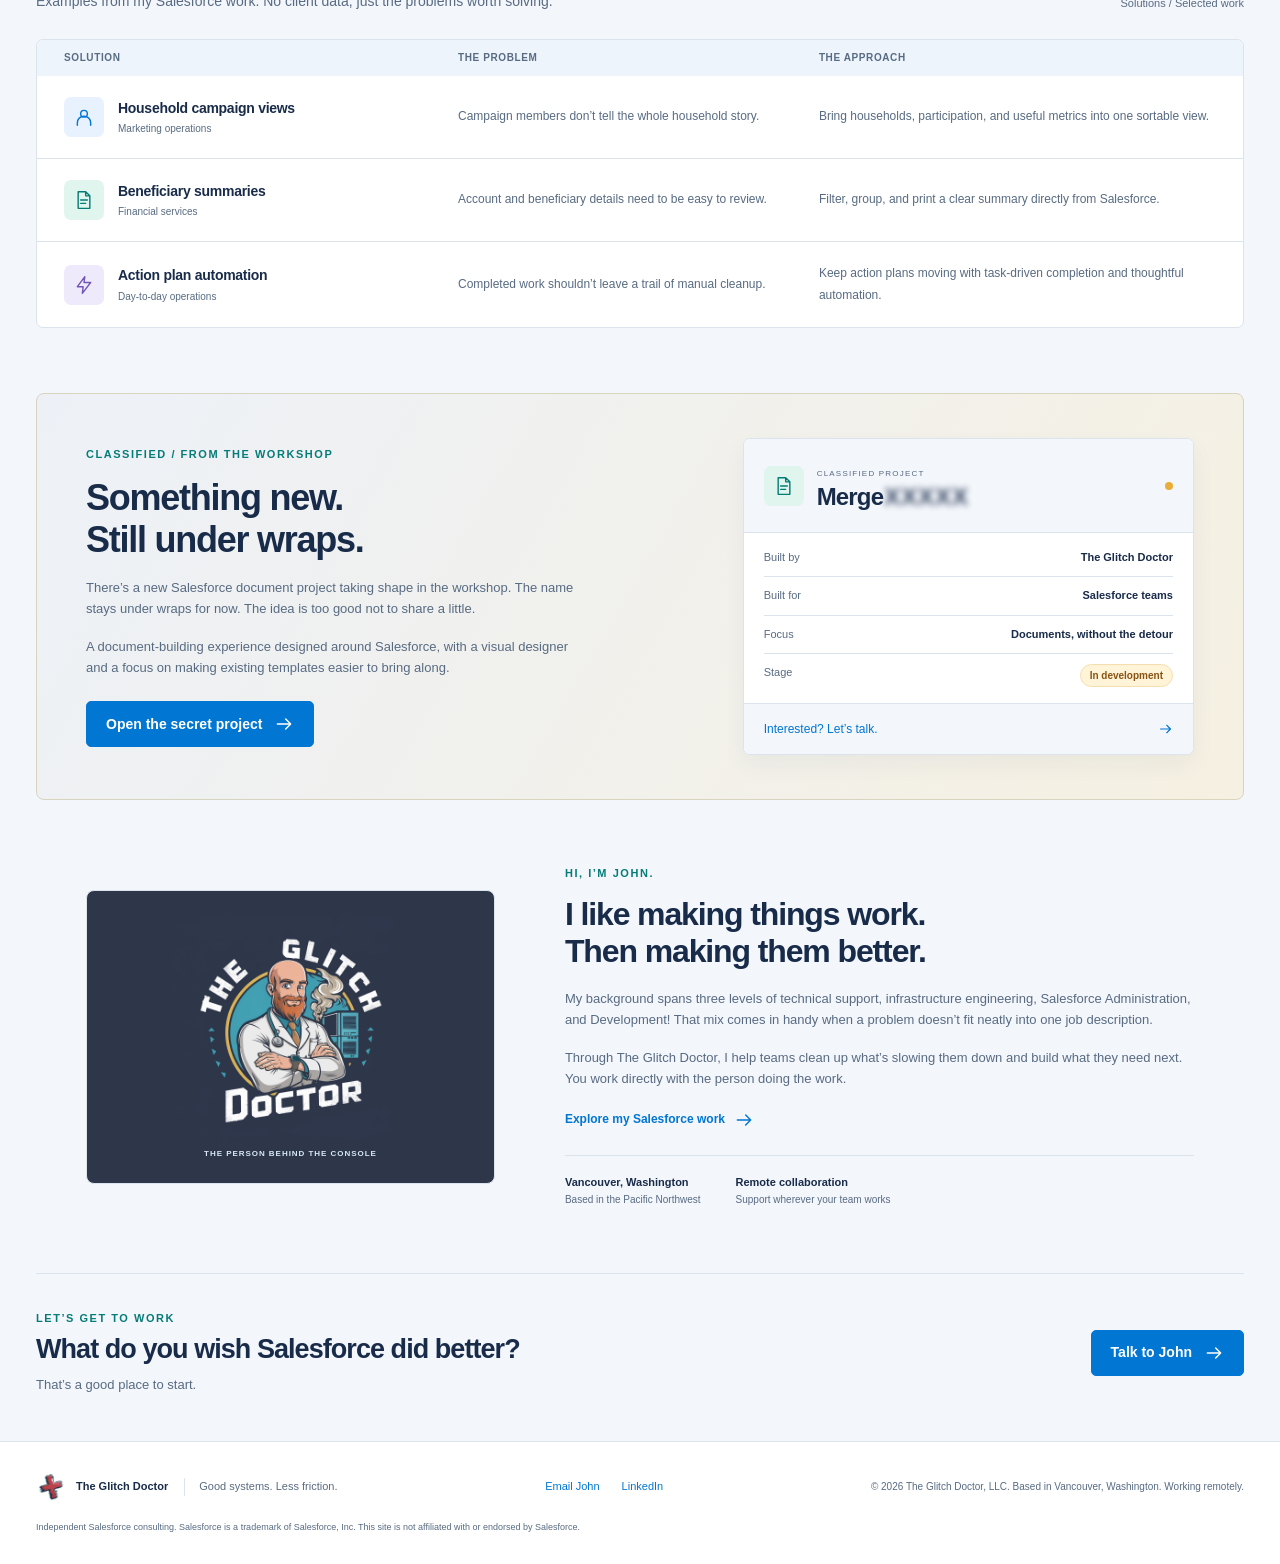
==== commit a69b0cb8: "Update index.html" ====
--- a/index.html
+++ b/index.html
@@ -10,10 +10,10 @@
 <section id="services" class="section"><div class="section-heading"><div><span class="eyebrow">SERVICES</span><h2>Bring me the messy part.</h2><p>One person who can understand the process, work through the problem, and build the solution.</p></div><button class="button secondary" data-open="contact-dialog">Find your starting point <svg viewBox="0 0 24 24" aria-hidden="true" class="icon" fill="none" stroke="currentColor" stroke-width="1.7" stroke-linecap="round" stroke-linejoin="round"><path d="M4 12h16m-6-6 6 6-6 6"/></svg></button></div><div class="services-grid"><article class="service-card"><span class="tile-icon blue"><svg viewBox="0 0 24 24" aria-hidden="true" class="icon" fill="none" stroke="currentColor" stroke-width="1.7" stroke-linecap="round" stroke-linejoin="round"><path d="M6 18a5 5 0 0 1-1-10 7 7 0 0 1 13-1 5.5 5.5 0 0 1 0 11Z"/></svg></span><h3>Your Salesforce,<br>taken care of.</h3><p>Practical admin support for the things that keep your team moving, and the backlog that keeps growing.</p><ul><li>Users, permissions, and configuration</li><li>Data cleanup and reporting</li><li>Financial Services Cloud workflows</li></ul><span class="card-foot">Ongoing support or focused projects</span></article><article class="service-card"><span class="tile-icon purple"><svg viewBox="0 0 24 24" aria-hidden="true" class="icon" fill="none" stroke="currentColor" stroke-width="1.7" stroke-linecap="round" stroke-linejoin="round"><path d="m13 2-9 12h7l-1 8 10-13h-8Z"/></svg></span><h3>If it’s repetitive,<br>let’s rethink it.</h3><p>Turn manual steps and awkward workarounds into processes that make sense for your team.</p><ul><li>Salesforce Flow automation</li><li>Custom Apex development</li><li>Lightning Web Components</li></ul><span class="card-foot">From process review to working solution</span></article><article class="service-card"><span class="tile-icon orange"><svg viewBox="0 0 24 24" aria-hidden="true" class="icon" fill="none" stroke="currentColor" stroke-width="1.7" stroke-linecap="round" stroke-linejoin="round"><path d="m8 6-6 6 6 6m8-12 6 6-6 6m-5-14-2 16"/></svg></span><h3>The systems behind<br>the scenes matter, too.</h3><p>A Salesforce specialist with the infrastructure background to see the bigger picture.</p><ul><li>Microsoft 365 administration</li><li>Email delivery troubleshooting</li><li>Windows Server and remote support</li></ul><span class="card-foot">Technical support with context</span></article></div></section>
 <section id="work" class="section work-section"><div class="section-heading"><div><span class="eyebrow">THE WORK BEHIND THE WORDS</span><h2>Built around how people actually work.</h2><p>Examples from my Salesforce work. No client data, just the problems worth solving.</p></div><span class="list-label">Solutions / Selected work</span></div><div class="solutions-table"><div class="table-head"><span>Solution</span><span>The problem</span><span>The approach</span></div><article><div><span class="tile-icon blue"><svg viewBox="0 0 24 24" aria-hidden="true" class="icon" fill="none" stroke="currentColor" stroke-width="1.7" stroke-linecap="round" stroke-linejoin="round"><circle cx="12" cy="8" r="4"/><path d="M4 22v-3a8 8 0 0 1 16 0v3"/></svg></span><h3>Household campaign views<small>Marketing operations</small></h3></div><p>Campaign members don’t tell the whole household story.</p><p>Bring households, participation, and useful metrics into one sortable view.</p></article><article><div><span class="tile-icon teal"><svg viewBox="0 0 24 24" aria-hidden="true" class="icon" fill="none" stroke="currentColor" stroke-width="1.7" stroke-linecap="round" stroke-linejoin="round"><path d="M14 2H5v20h14V7Zm0 0v5h5M8 12h8m-8 4h6"/></svg></span><h3>Beneficiary summaries<small>Financial services</small></h3></div><p>Account and beneficiary details need to be easy to review.</p><p>Filter, group, and print a clear summary directly from Salesforce.</p></article><article><div><span class="tile-icon purple"><svg viewBox="0 0 24 24" aria-hidden="true" class="icon" fill="none" stroke="currentColor" stroke-width="1.7" stroke-linecap="round" stroke-linejoin="round"><path d="m13 2-9 12h7l-1 8 10-13h-8Z"/></svg></span><h3>Action plan automation<small>Day-to-day operations</small></h3></div><p>Completed work shouldn’t leave a trail of manual cleanup.</p><p>Keep action plans moving with task-driven completion and thoughtful automation.</p></article></div></section>
 <section class="product-feature"><div class="product-feature-copy"><span class="eyebrow">CLASSIFIED / FROM THE WORKSHOP</span><h2>Something new.<br>Still under wraps.</h2><p>There’s a new Salesforce document project taking shape in the workshop. The name stays under wraps for now. The idea is too good not to share a little.</p><p>A document-building experience designed around Salesforce, with a visual designer and a focus on making existing templates easier to bring along.</p><a class="button primary" href="top-secret.html">Open the secret project <svg viewBox="0 0 24 24" aria-hidden="true" class="icon" fill="none" stroke="currentColor" stroke-width="1.7" stroke-linecap="round" stroke-linejoin="round"><path d="M4 12h16m-6-6 6 6-6 6"/></svg></a></div><div class="product-record"><div class="record-heading"><span class="tile-icon teal"><svg viewBox="0 0 24 24" aria-hidden="true" class="icon" fill="none" stroke="currentColor" stroke-width="1.7" stroke-linecap="round" stroke-linejoin="round"><path d="M14 2H5v20h14V7Zm0 0v5h5M8 12h8m-8 4h6"/></svg></span><div><small>CLASSIFIED PROJECT</small><h3><span class="secret-name" aria-label="Merge, name redacted">Merge<span class="redacted-name" aria-hidden="true">XXXXX</span></span></h3></div><span class="status-dot" aria-label="In development"></span></div><dl><div><dt>Built by</dt><dd>The Glitch Doctor</dd></div><div><dt>Built for</dt><dd>Salesforce teams</dd></div><div><dt>Focus</dt><dd>Documents, without the detour</dd></div><div><dt>Stage</dt><dd><span class="pill amber">In development</span></dd></div></dl><a href="mailto:doc@theglitchdoctor.com?subject=Secret%20Project%20interest">Interested? Let’s talk. <svg viewBox="0 0 24 24" aria-hidden="true" class="icon" fill="none" stroke="currentColor" stroke-width="1.7" stroke-linecap="round" stroke-linejoin="round"><path d="M4 12h16m-6-6 6 6-6 6"/></svg></a></div></section>
-<section id="about" class="section about-section"><div class="about-portrait"><img src="logo1024.png" alt="The Glitch Doctor illustrated mascot" loading="lazy"><span>THE PERSON BEHIND THE CONSOLE</span></div><div><span class="eyebrow">HI, I’M JOHN.</span><h2>I like making things work.<br>Then making them better.</h2><p>My background spans technical support, infrastructure engineering, and Salesforce administration. That mix comes in handy when a problem doesn’t fit neatly into one job description.</p><p>Through The Glitch Doctor, I help teams clean up what’s slowing them down and build what they need next. You work directly with the person doing the work.</p><a class="text-link" href="#work">Explore my Salesforce work <svg viewBox="0 0 24 24" aria-hidden="true" class="icon" fill="none" stroke="currentColor" stroke-width="1.7" stroke-linecap="round" stroke-linejoin="round"><path d="M4 12h16m-6-6 6 6-6 6"/></svg></a><div class="about-details"><span><strong>Vancouver, Washington</strong>Based in the Pacific Northwest</span><span><strong>Remote collaboration</strong>Support wherever your team works</span></div></div></section>
+<section id="about" class="section about-section"><div class="about-portrait"><img src="logo1024.png" alt="The Glitch Doctor illustrated mascot" loading="lazy"><span>THE PERSON BEHIND THE CONSOLE</span></div><div><span class="eyebrow">HI, I’M JOHN.</span><h2>I like making things work.<br>Then making them better.</h2><p>My background spans three levels of technical support, infrastructure engineering, Salesforce Administration, and Development! That mix comes in handy when a problem doesn’t fit neatly into one job description.</p><p>Through The Glitch Doctor, I help teams clean up what’s slowing them down and build what they need next. You work directly with the person doing the work.</p><a class="text-link" href="#work">Explore my Salesforce work <svg viewBox="0 0 24 24" aria-hidden="true" class="icon" fill="none" stroke="currentColor" stroke-width="1.7" stroke-linecap="round" stroke-linejoin="round"><path d="M4 12h16m-6-6 6 6-6 6"/></svg></a><div class="about-details"><span><strong>Vancouver, Washington</strong>Based in the Pacific Northwest</span><span><strong>Remote collaboration</strong>Support wherever your team works</span></div></div></section>
 <section class="closing"><div><span class="eyebrow">LET’S GET TO WORK</span><h2>What do you wish Salesforce did better?</h2><p>That’s a good place to start.</p></div><button class="button primary" data-open="contact-dialog">Talk to John <svg viewBox="0 0 24 24" aria-hidden="true" class="icon" fill="none" stroke="currentColor" stroke-width="1.7" stroke-linecap="round" stroke-linejoin="round"><path d="M4 12h16m-6-6 6 6-6 6"/></svg></button></section></main>
 <footer><div class="footer-brand"><img src="favicon.png" alt="" width="30" height="30"><strong>The Glitch Doctor</strong><span>Good systems. Less friction.</span></div><div class="footer-links"><a href="mailto:doc@theglitchdoctor.com">Email John</a><a href="https://www.linkedin.com/company/the-glitch-doctor/">LinkedIn</a></div><p>© <span id="year">2026</span> The Glitch Doctor, LLC. Based in Vancouver, Washington. Working remotely.</p><p class="disclaimer">Independent Salesforce consulting. Salesforce is a trademark of Salesforce, Inc. This site is not affiliated with or endorsed by Salesforce.</p></footer>
 <dialog id="contact-dialog"><div class="dialog-heading"><div><span class="eyebrow">NEW CONVERSATION</span><h2>What’s getting in your way?</h2></div><button class="close" data-close aria-label="Close contact dialog">×</button></div><p>Tell me what you’re working on, what’s broken, or what you wish Salesforce could do. We’ll start there.</p><a class="contact-option" href="https://outlook.office.com/bookwithme/user/6f88f6bea72140189a04a0bf24233a22@theglitchdoctor.com?anonymous&amp;ep=plink"><span>Schedule a conversation<small>Choose a time on my calendar</small></span><svg viewBox="0 0 24 24" aria-hidden="true" class="icon" fill="none" stroke="currentColor" stroke-width="1.7" stroke-linecap="round" stroke-linejoin="round"><path d="M4 12h16m-6-6 6 6-6 6"/></svg></a><a class="contact-option" href="mailto:doc@theglitchdoctor.com"><span>Email John<small>doc@theglitchdoctor.com</small></span><svg viewBox="0 0 24 24" aria-hidden="true" class="icon" fill="none" stroke="currentColor" stroke-width="1.7" stroke-linecap="round" stroke-linejoin="round"><path d="M4 12h16m-6-6 6 6-6 6"/></svg></a><a class="contact-option" href="tel:+19712606993"><span>Give me a call<small>(971) 260-6993</small></span><svg viewBox="0 0 24 24" aria-hidden="true" class="icon" fill="none" stroke="currentColor" stroke-width="1.7" stroke-linecap="round" stroke-linejoin="round"><path d="M4 12h16m-6-6 6 6-6 6"/></svg></a></dialog>
 <dialog id="launcher-dialog"><div class="dialog-heading"><h2>App Launcher</h2><button class="close" data-close aria-label="Close app launcher">×</button></div><p>Explore The Glitch Doctor.</p><div class="launcher-grid"><a href="index.html"><span class="tile-icon blue"><svg viewBox="0 0 24 24" aria-hidden="true" class="icon" fill="none" stroke="currentColor" stroke-width="1.7" stroke-linecap="round" stroke-linejoin="round"><path d="M6 18a5 5 0 0 1-1-10 7 7 0 0 1 13-1 5.5 5.5 0 0 1 0 11Z"/></svg></span>Consulting<small>Make Salesforce work for you</small></a><a href="top-secret.html"><span class="tile-icon teal"><svg viewBox="0 0 24 24" aria-hidden="true" class="icon" fill="none" stroke="currentColor" stroke-width="1.7" stroke-linecap="round" stroke-linejoin="round"><path d="M14 2H5v20h14V7Zm0 0v5h5M8 12h8m-8 4h6"/></svg></span><span class="secret-name" aria-label="Merge, name redacted">Merge<span class="redacted-name" aria-hidden="true">XXXXX</span></span><small>Top secret. Take a peek.</small></a><a href="index.html#work"><span class="tile-icon purple"><svg viewBox="0 0 24 24" aria-hidden="true" class="icon" fill="none" stroke="currentColor" stroke-width="1.7" stroke-linecap="round" stroke-linejoin="round"><path d="m8 6-6 6 6 6m8-12 6 6-6 6m-5-14-2 16"/></svg></span>Solutions<small>Explore real-world work</small></a><a href="https://outlook.office.com/bookwithme/user/6f88f6bea72140189a04a0bf24233a22@theglitchdoctor.com?anonymous&amp;ep=plink"><span class="tile-icon orange"><svg viewBox="0 0 24 24" aria-hidden="true" class="icon" fill="none" stroke="currentColor" stroke-width="1.7" stroke-linecap="round" stroke-linejoin="round"><circle cx="12" cy="8" r="4"/><path d="M4 22v-3a8 8 0 0 1 16 0v3"/></svg></span>Talk to John<small>Start a conversation</small></a></div></dialog>
 <dialog id="search-dialog"><div class="dialog-heading"><h2>Find a solution</h2><button class="close" data-close aria-label="Close search">×</button></div><label class="sr-only" for="site-search">Search services and products</label><input id="site-search" type="search" placeholder="Try automation, documents, or reporting…" autocomplete="off"><div id="search-results"></div></dialog>
-</body></html>+</body></html>
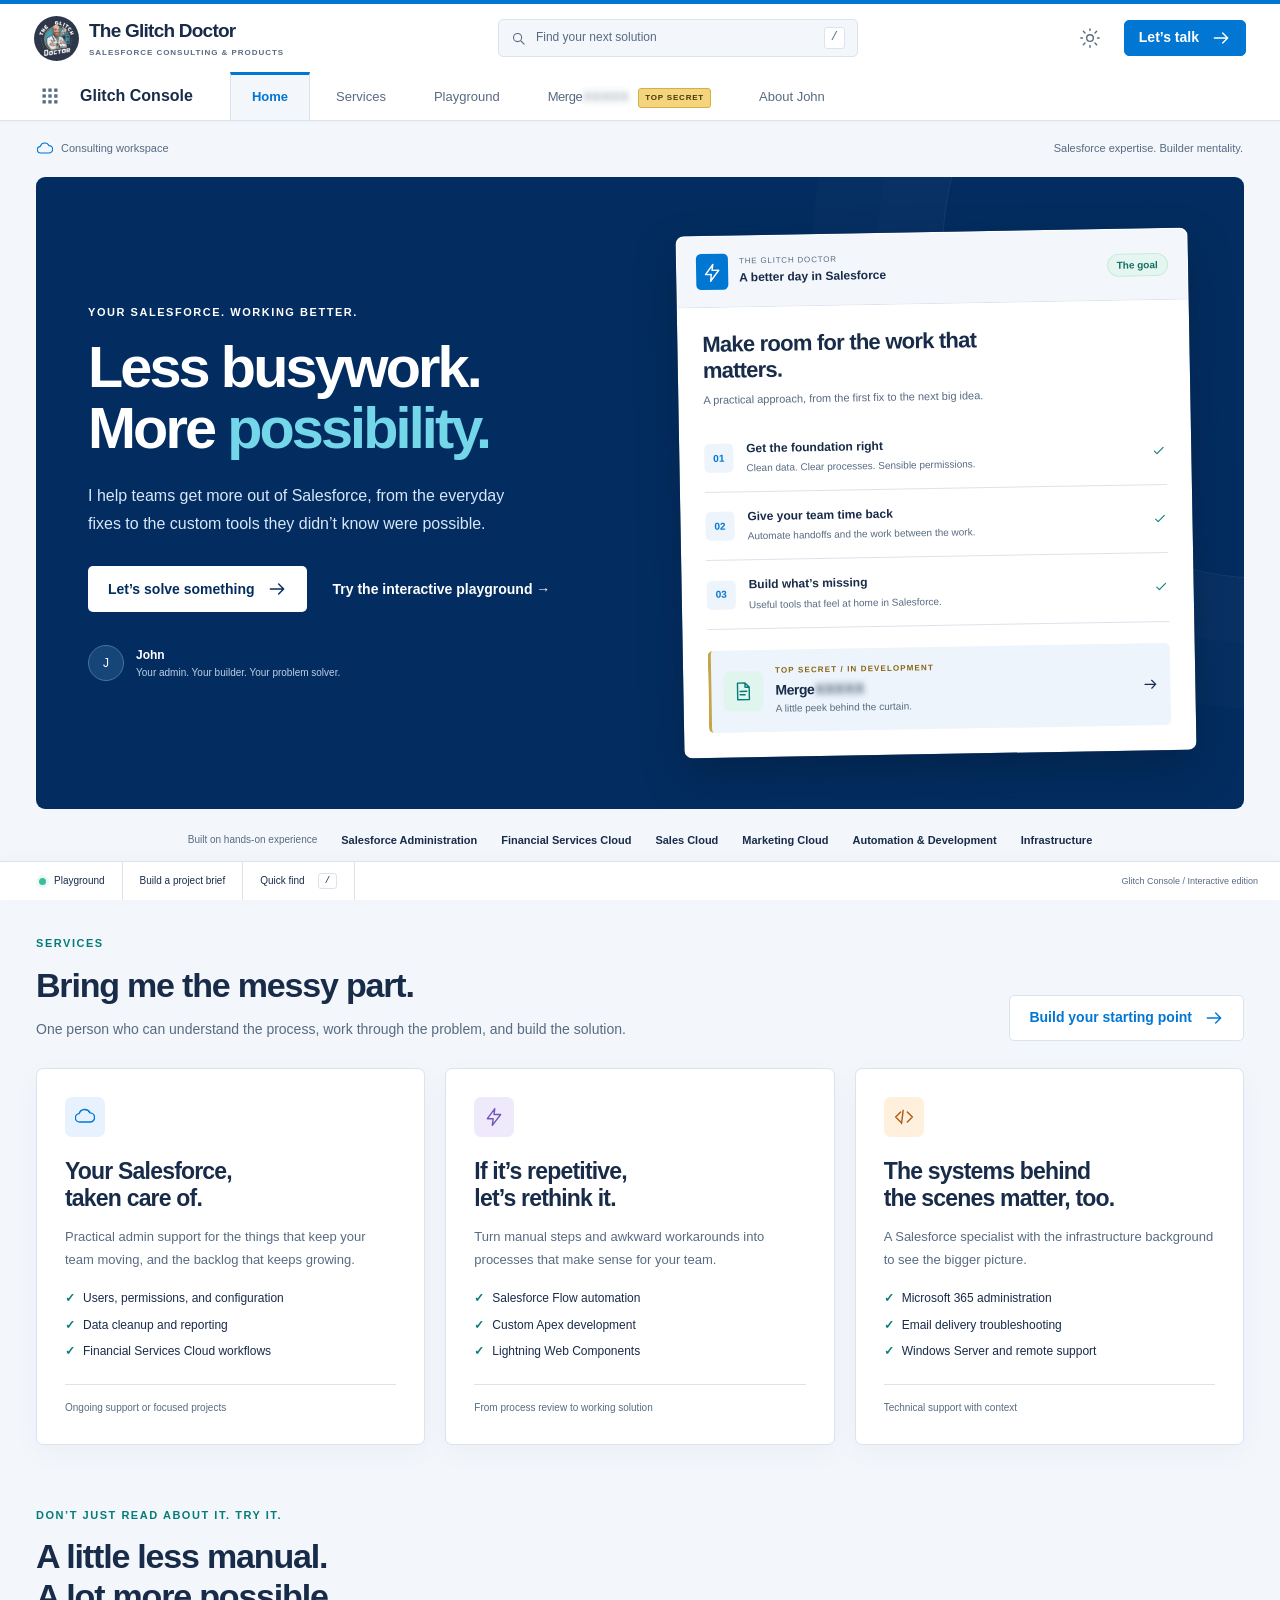
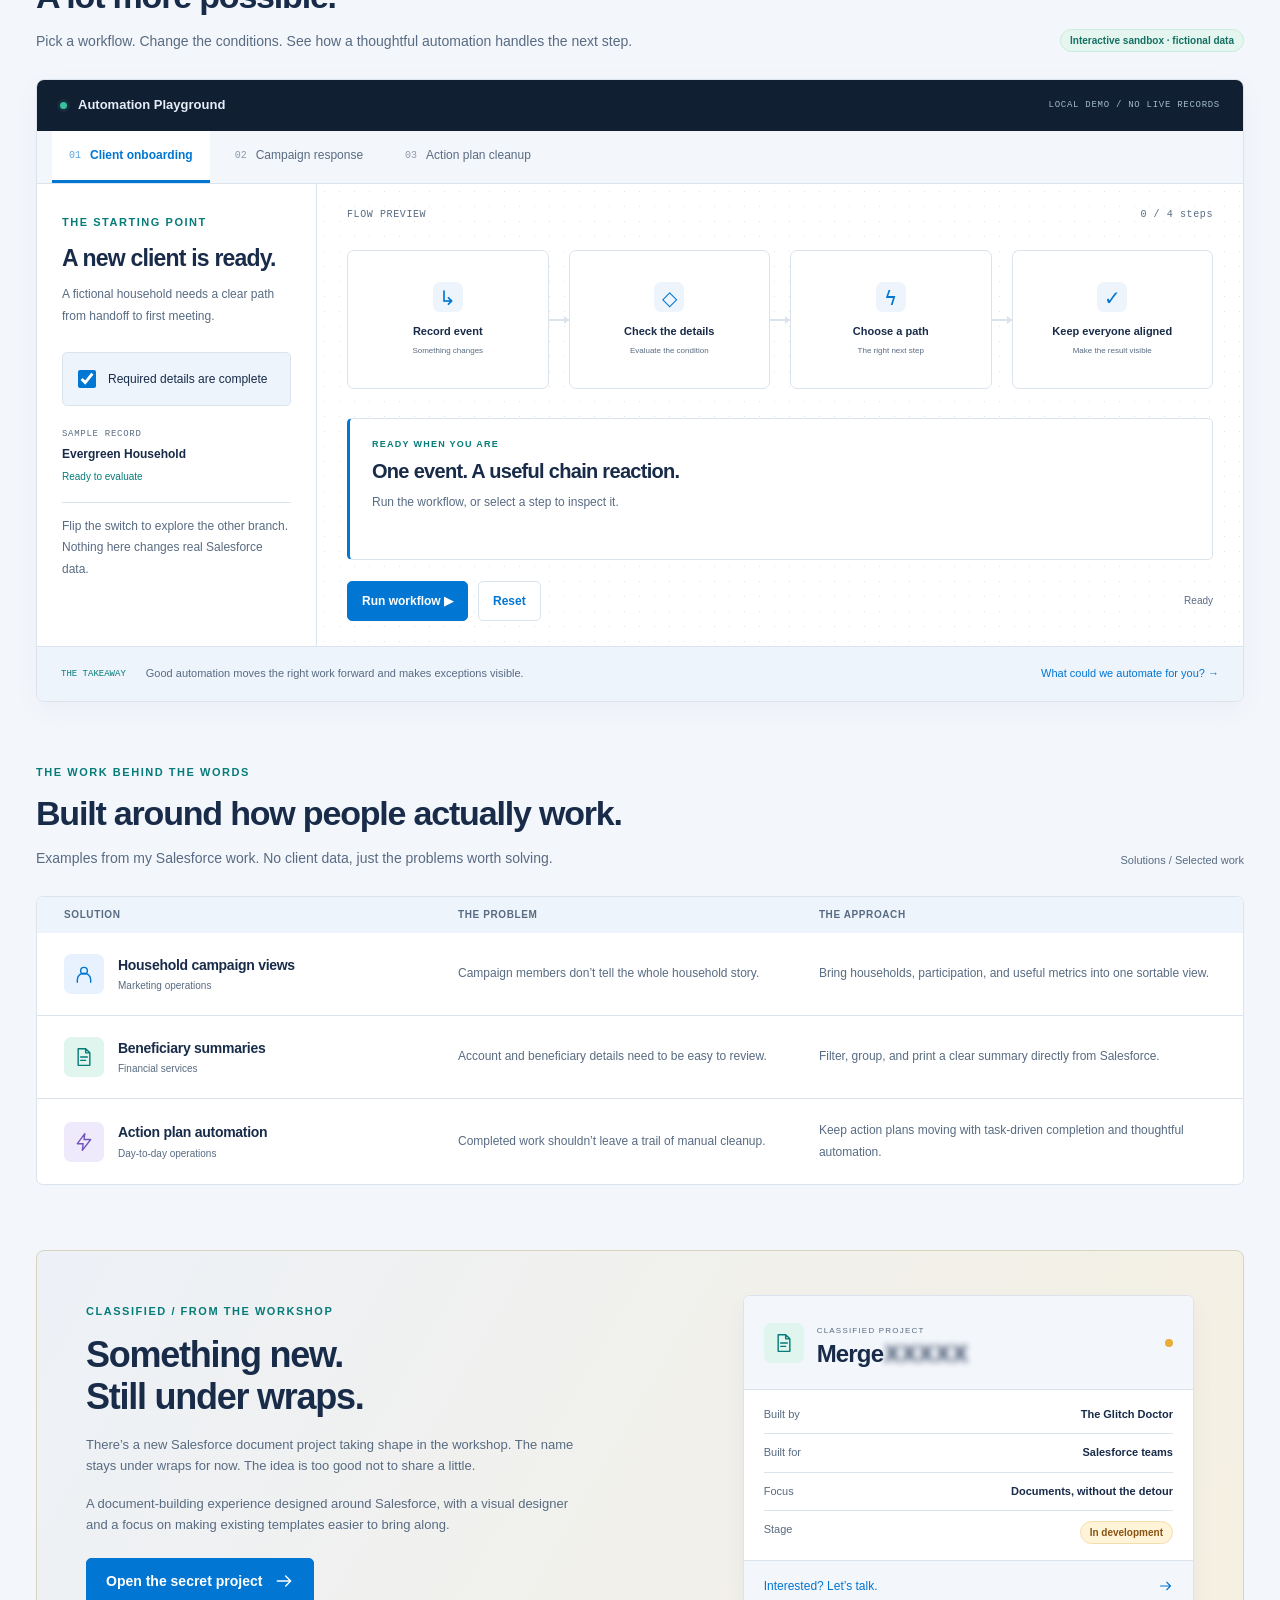
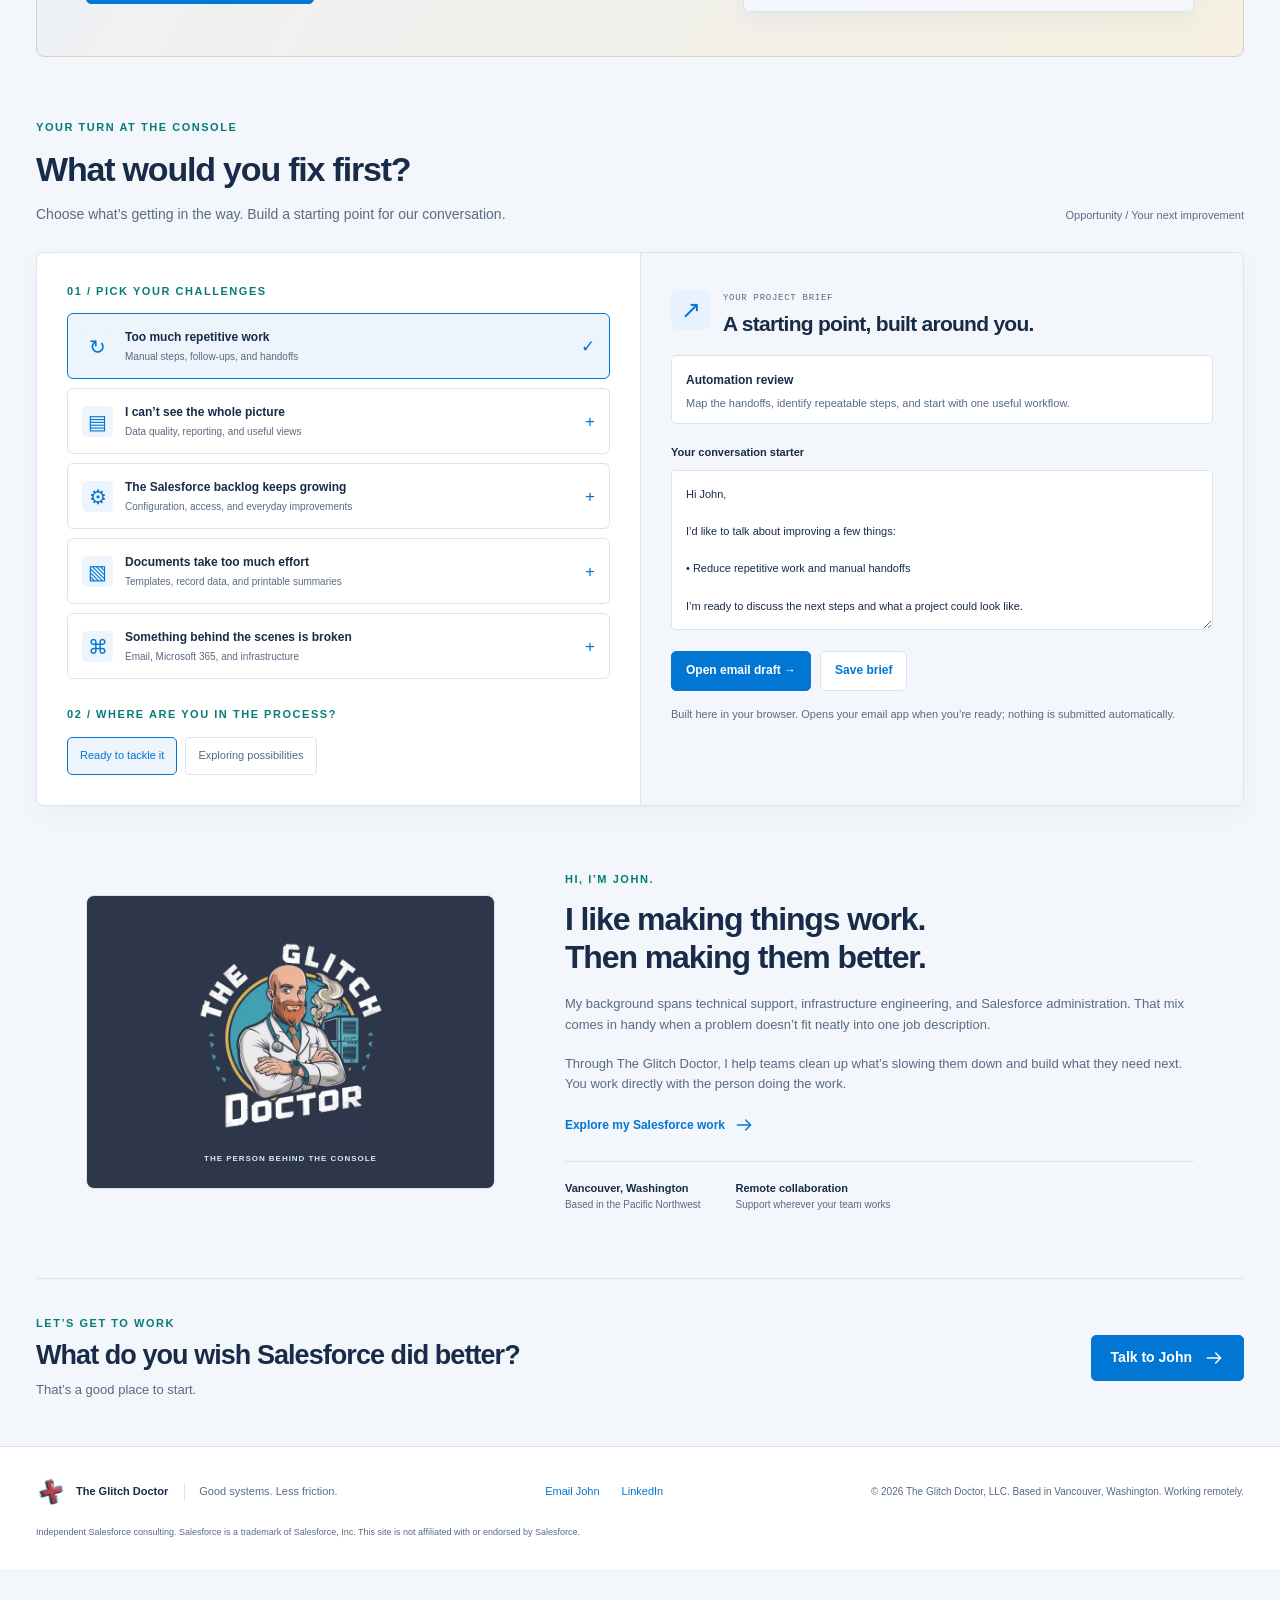
==== commit b7b2bf66: "Add files via upload" ====
--- a/index.html
+++ b/index.html
@@ -1,19 +1,21 @@
 <!doctype html>
-<html lang="en"><head><meta charset="utf-8"><meta name="viewport" content="width=device-width,initial-scale=1"><meta name="theme-color" content="#032d60"><title>Salesforce Consulting & Custom Solutions | The Glitch Doctor</title><meta name="description" content="Salesforce consulting, automation, and custom development with John. A top-secret Salesforce document project is taking shape."><meta property="og:title" content="Salesforce Consulting & Custom Solutions | The Glitch Doctor"><meta property="og:description" content="Salesforce consulting, automation, and custom development with John. A top-secret Salesforce document project is taking shape."><meta property="og:type" content="website"><meta property="og:image" content="https://theglitchdoctor.com/logo1024.png"><link rel="canonical" href="https://theglitchdoctor.com/"><meta property="og:url" content="https://theglitchdoctor.com/"><link rel="icon" href="favicon.png"><link rel="stylesheet" href="style.css?v=secret-v2"><script src="app.js?v=secret-v2" defer></script><script type="application/ld+json">{"@context": "https://schema.org", "@type": "ProfessionalService", "name": "The Glitch Doctor", "url": "https://theglitchdoctor.com/", "image": "https://theglitchdoctor.com/logo1024.png", "email": "doc@theglitchdoctor.com", "telephone": "+1-971-260-6993", "address": {"@type": "PostalAddress", "addressLocality": "Vancouver", "addressRegion": "WA", "addressCountry": "US"}, "description": "Salesforce consulting, automation, custom development, and infrastructure support with John."}</script></head>
+<html lang="en"><head><meta charset="utf-8"><meta name="viewport" content="width=device-width,initial-scale=1"><meta name="theme-color" content="#032d60"><title>Salesforce Consulting & Custom Solutions | The Glitch Doctor</title><meta name="description" content="Salesforce consulting, automation, and custom development with John. A top-secret Salesforce document project is taking shape."><meta property="og:title" content="Salesforce Consulting & Custom Solutions | The Glitch Doctor"><meta property="og:description" content="Salesforce consulting, automation, and custom development with John. A top-secret Salesforce document project is taking shape."><meta property="og:type" content="website"><meta property="og:image" content="https://theglitchdoctor.com/logo1024.png"><link rel="canonical" href="https://theglitchdoctor.com/"><meta property="og:url" content="https://theglitchdoctor.com/"><link rel="icon" href="favicon.png"><link rel="stylesheet" href="style.css?v=interactive-v3"><script src="lab-model.js?v=interactive-v3" defer></script><script src="app.js?v=interactive-v3" defer></script><script type="application/ld+json">{"@context": "https://schema.org", "@type": "ProfessionalService", "name": "The Glitch Doctor", "url": "https://theglitchdoctor.com/", "image": "https://theglitchdoctor.com/logo1024.png", "email": "doc@theglitchdoctor.com", "telephone": "+1-971-260-6993", "address": {"@type": "PostalAddress", "addressLocality": "Vancouver", "addressRegion": "WA", "addressCountry": "US"}, "description": "Salesforce consulting, automation, custom development, and infrastructure support with John."}</script></head>
 <body><a class="skip" href="#main">Skip to content</a><header class="global-header"><a class="brand" href="index.html"><img src="logo1024.png" alt="" width="45" height="45"><span>The Glitch Doctor<small>SALESFORCE CONSULTING &amp; PRODUCTS</small></span></a><button class="search-trigger" data-open="search-dialog"><svg viewBox="0 0 24 24" aria-hidden="true" class="icon" fill="none" stroke="currentColor" stroke-width="1.7" stroke-linecap="round" stroke-linejoin="round"><circle cx="10.5" cy="10.5" r="6.5"/><path d="m16 16 5 5"/></svg><span>Find your next solution</span><kbd>/</kbd></button><div class="global-actions"><button class="icon-button" id="theme-toggle" aria-label="Switch color theme" aria-pressed="false"><svg viewBox="0 0 24 24" aria-hidden="true" class="icon" fill="none" stroke="currentColor" stroke-width="1.7" stroke-linecap="round" stroke-linejoin="round"><circle cx="12" cy="12" r="4"/><path d="M12 1v2m0 18v2M1 12h2m18 0h2M4 4l2 2m12 12 2 2M4 20l2-2M18 6l2-2"/></svg></button><button class="button primary compact" data-open="contact-dialog">Let’s talk <svg viewBox="0 0 24 24" aria-hidden="true" class="icon" fill="none" stroke="currentColor" stroke-width="1.7" stroke-linecap="round" stroke-linejoin="round"><path d="M4 12h16m-6-6 6 6-6 6"/></svg></button></div></header>
-<nav class="app-nav" aria-label="Main navigation"><button class="launcher-button icon-button" data-open="launcher-dialog" aria-label="Open app launcher"><svg viewBox="0 0 24 24" aria-hidden="true" class="icon" fill="none" stroke="currentColor" stroke-width="1.7" stroke-linecap="round" stroke-linejoin="round"><rect x="3" y="3" width="4" height="4"/><rect x="10" y="3" width="4" height="4"/><rect x="17" y="3" width="4" height="4"/><rect x="3" y="10" width="4" height="4"/><rect x="10" y="10" width="4" height="4"/><rect x="17" y="10" width="4" height="4"/><rect x="3" y="17" width="4" height="4"/><rect x="10" y="17" width="4" height="4"/><rect x="17" y="17" width="4" height="4"/></svg></button><span class="console-name">Glitch Console</span><div class="nav-tabs"><a href="index.html" aria-current="page">Home</a><a href="index.html#services">Services</a><a href="index.html#work">Solutions</a><a href="top-secret.html" ><span class="secret-name" aria-label="Merge, name redacted">Merge<span class="redacted-name" aria-hidden="true">XXXXX</span></span> <span class="secret-badge">TOP SECRET</span></a><a href="index.html#about">About John</a></div></nav>
+<nav class="app-nav" aria-label="Main navigation"><button class="launcher-button icon-button" data-open="launcher-dialog" aria-label="Open app launcher"><svg viewBox="0 0 24 24" aria-hidden="true" class="icon" fill="none" stroke="currentColor" stroke-width="1.7" stroke-linecap="round" stroke-linejoin="round"><rect x="3" y="3" width="4" height="4"/><rect x="10" y="3" width="4" height="4"/><rect x="17" y="3" width="4" height="4"/><rect x="3" y="10" width="4" height="4"/><rect x="10" y="10" width="4" height="4"/><rect x="17" y="10" width="4" height="4"/><rect x="3" y="17" width="4" height="4"/><rect x="10" y="17" width="4" height="4"/><rect x="17" y="17" width="4" height="4"/></svg></button><span class="console-name">Glitch Console</span><div class="nav-tabs"><a href="index.html" aria-current="page">Home</a><a href="index.html#services">Services</a><a href="index.html#playground">Playground</a><a href="top-secret.html" ><span class="secret-name" aria-label="Merge, name redacted">Merge<span class="redacted-name" aria-hidden="true">XXXXX</span></span> <span class="secret-badge">TOP SECRET</span></a><a href="index.html#about">About John</a></div></nav>
 <main id="main">
 <div class="workspace-label"><span><svg viewBox="0 0 24 24" aria-hidden="true" class="icon" fill="none" stroke="currentColor" stroke-width="1.7" stroke-linecap="round" stroke-linejoin="round"><path d="M6 18a5 5 0 0 1-1-10 7 7 0 0 1 13-1 5.5 5.5 0 0 1 0 11Z"/></svg> Consulting workspace</span><span>Salesforce expertise. Builder mentality.</span></div>
-<section class="hero"><div class="hero-copy"><span class="eyebrow light">YOUR SALESFORCE. WORKING BETTER.</span><h1>Less busywork.<br>More <span>possibility.</span></h1><p>I help teams get more out of Salesforce, from the everyday fixes to the custom tools they didn’t know were possible.</p><div class="button-row"><button class="button white" data-open="contact-dialog">Let’s solve something <svg viewBox="0 0 24 24" aria-hidden="true" class="icon" fill="none" stroke="currentColor" stroke-width="1.7" stroke-linecap="round" stroke-linejoin="round"><path d="M4 12h16m-6-6 6 6-6 6"/></svg></button><a class="text-link light" href="#work">Explore the work</a></div><div class="hero-signature"><span class="avatar">J</span><span><strong>John</strong><small>Your admin. Your builder. Your problem solver.</small></span></div></div>
+<section class="hero"><div class="hero-copy"><span class="eyebrow light">YOUR SALESFORCE. WORKING BETTER.</span><h1>Less busywork.<br>More <span>possibility.</span></h1><p>I help teams get more out of Salesforce, from the everyday fixes to the custom tools they didn’t know were possible.</p><div class="button-row"><button class="button white" data-open="contact-dialog">Let’s solve something <svg viewBox="0 0 24 24" aria-hidden="true" class="icon" fill="none" stroke="currentColor" stroke-width="1.7" stroke-linecap="round" stroke-linejoin="round"><path d="M4 12h16m-6-6 6 6-6 6"/></svg></button><a class="text-link light" href="#playground">Try the interactive playground →</a></div><div class="hero-signature"><span class="avatar">J</span><span><strong>John</strong><small>Your admin. Your builder. Your problem solver.</small></span></div></div>
 <div class="hero-workspace"><div class="mini-window"><span class="mini-icon"><svg viewBox="0 0 24 24" aria-hidden="true" class="icon" fill="none" stroke="currentColor" stroke-width="1.7" stroke-linecap="round" stroke-linejoin="round"><path d="m13 2-9 12h7l-1 8 10-13h-8Z"/></svg></span><div><small>THE GLITCH DOCTOR</small><strong>A better day in Salesforce</strong></div><span class="pill">The goal</span></div><div class="workspace-content"><div class="overview-heading"><h2>Make room for the work that matters.</h2><p>A practical approach, from the first fix to the next big idea.</p></div><div class="work-item"><span class="step-number">01</span><div><strong>Get the foundation right</strong><small>Clean data. Clear processes. Sensible permissions.</small></div><svg viewBox="0 0 24 24" aria-hidden="true" class="icon" fill="none" stroke="currentColor" stroke-width="1.7" stroke-linecap="round" stroke-linejoin="round"><path d="m5 12 4 4L19 6"/></svg></div><div class="work-item"><span class="step-number">02</span><div><strong>Give your team time back</strong><small>Automate handoffs and the work between the work.</small></div><svg viewBox="0 0 24 24" aria-hidden="true" class="icon" fill="none" stroke="currentColor" stroke-width="1.7" stroke-linecap="round" stroke-linejoin="round"><path d="m5 12 4 4L19 6"/></svg></div><div class="work-item"><span class="step-number">03</span><div><strong>Build what’s missing</strong><small>Useful tools that feel at home in Salesforce.</small></div><svg viewBox="0 0 24 24" aria-hidden="true" class="icon" fill="none" stroke="currentColor" stroke-width="1.7" stroke-linecap="round" stroke-linejoin="round"><path d="m5 12 4 4L19 6"/></svg></div><a class="workspace-product" href="top-secret.html"><span class="tile-icon teal"><svg viewBox="0 0 24 24" aria-hidden="true" class="icon" fill="none" stroke="currentColor" stroke-width="1.7" stroke-linecap="round" stroke-linejoin="round"><path d="M14 2H5v20h14V7Zm0 0v5h5M8 12h8m-8 4h6"/></svg></span><div><span class="eyebrow">TOP SECRET / IN DEVELOPMENT</span><strong><span class="secret-name" aria-label="Merge, name redacted">Merge<span class="redacted-name" aria-hidden="true">XXXXX</span></span></strong><small>A little peek behind the curtain.</small></div><svg viewBox="0 0 24 24" aria-hidden="true" class="icon" fill="none" stroke="currentColor" stroke-width="1.7" stroke-linecap="round" stroke-linejoin="round"><path d="M4 12h16m-6-6 6 6-6 6"/></svg></a></div></div></section>
 <div class="expertise-strip"><span>Built on hands-on experience</span><strong>Salesforce Administration</strong><strong>Financial Services Cloud</strong><strong>Sales Cloud</strong><strong>Marketing Cloud</strong><strong>Automation &amp; Development</strong><strong>Infrastructure</strong></div>
-<section id="services" class="section"><div class="section-heading"><div><span class="eyebrow">SERVICES</span><h2>Bring me the messy part.</h2><p>One person who can understand the process, work through the problem, and build the solution.</p></div><button class="button secondary" data-open="contact-dialog">Find your starting point <svg viewBox="0 0 24 24" aria-hidden="true" class="icon" fill="none" stroke="currentColor" stroke-width="1.7" stroke-linecap="round" stroke-linejoin="round"><path d="M4 12h16m-6-6 6 6-6 6"/></svg></button></div><div class="services-grid"><article class="service-card"><span class="tile-icon blue"><svg viewBox="0 0 24 24" aria-hidden="true" class="icon" fill="none" stroke="currentColor" stroke-width="1.7" stroke-linecap="round" stroke-linejoin="round"><path d="M6 18a5 5 0 0 1-1-10 7 7 0 0 1 13-1 5.5 5.5 0 0 1 0 11Z"/></svg></span><h3>Your Salesforce,<br>taken care of.</h3><p>Practical admin support for the things that keep your team moving, and the backlog that keeps growing.</p><ul><li>Users, permissions, and configuration</li><li>Data cleanup and reporting</li><li>Financial Services Cloud workflows</li></ul><span class="card-foot">Ongoing support or focused projects</span></article><article class="service-card"><span class="tile-icon purple"><svg viewBox="0 0 24 24" aria-hidden="true" class="icon" fill="none" stroke="currentColor" stroke-width="1.7" stroke-linecap="round" stroke-linejoin="round"><path d="m13 2-9 12h7l-1 8 10-13h-8Z"/></svg></span><h3>If it’s repetitive,<br>let’s rethink it.</h3><p>Turn manual steps and awkward workarounds into processes that make sense for your team.</p><ul><li>Salesforce Flow automation</li><li>Custom Apex development</li><li>Lightning Web Components</li></ul><span class="card-foot">From process review to working solution</span></article><article class="service-card"><span class="tile-icon orange"><svg viewBox="0 0 24 24" aria-hidden="true" class="icon" fill="none" stroke="currentColor" stroke-width="1.7" stroke-linecap="round" stroke-linejoin="round"><path d="m8 6-6 6 6 6m8-12 6 6-6 6m-5-14-2 16"/></svg></span><h3>The systems behind<br>the scenes matter, too.</h3><p>A Salesforce specialist with the infrastructure background to see the bigger picture.</p><ul><li>Microsoft 365 administration</li><li>Email delivery troubleshooting</li><li>Windows Server and remote support</li></ul><span class="card-foot">Technical support with context</span></article></div></section>
+<section id="services" class="section"><div class="section-heading"><div><span class="eyebrow">SERVICES</span><h2>Bring me the messy part.</h2><p>One person who can understand the process, work through the problem, and build the solution.</p></div><button class="button secondary" data-scroll="solution-builder">Build your starting point <svg viewBox="0 0 24 24" aria-hidden="true" class="icon" fill="none" stroke="currentColor" stroke-width="1.7" stroke-linecap="round" stroke-linejoin="round"><path d="M4 12h16m-6-6 6 6-6 6"/></svg></button></div><div class="services-grid"><article class="service-card"><span class="tile-icon blue"><svg viewBox="0 0 24 24" aria-hidden="true" class="icon" fill="none" stroke="currentColor" stroke-width="1.7" stroke-linecap="round" stroke-linejoin="round"><path d="M6 18a5 5 0 0 1-1-10 7 7 0 0 1 13-1 5.5 5.5 0 0 1 0 11Z"/></svg></span><h3>Your Salesforce,<br>taken care of.</h3><p>Practical admin support for the things that keep your team moving, and the backlog that keeps growing.</p><ul><li>Users, permissions, and configuration</li><li>Data cleanup and reporting</li><li>Financial Services Cloud workflows</li></ul><span class="card-foot">Ongoing support or focused projects</span></article><article class="service-card"><span class="tile-icon purple"><svg viewBox="0 0 24 24" aria-hidden="true" class="icon" fill="none" stroke="currentColor" stroke-width="1.7" stroke-linecap="round" stroke-linejoin="round"><path d="m13 2-9 12h7l-1 8 10-13h-8Z"/></svg></span><h3>If it’s repetitive,<br>let’s rethink it.</h3><p>Turn manual steps and awkward workarounds into processes that make sense for your team.</p><ul><li>Salesforce Flow automation</li><li>Custom Apex development</li><li>Lightning Web Components</li></ul><span class="card-foot">From process review to working solution</span></article><article class="service-card"><span class="tile-icon orange"><svg viewBox="0 0 24 24" aria-hidden="true" class="icon" fill="none" stroke="currentColor" stroke-width="1.7" stroke-linecap="round" stroke-linejoin="round"><path d="m8 6-6 6 6 6m8-12 6 6-6 6m-5-14-2 16"/></svg></span><h3>The systems behind<br>the scenes matter, too.</h3><p>A Salesforce specialist with the infrastructure background to see the bigger picture.</p><ul><li>Microsoft 365 administration</li><li>Email delivery troubleshooting</li><li>Windows Server and remote support</li></ul><span class="card-foot">Technical support with context</span></article></div></section>
+<section id="playground" class="section playground-section"><div class="section-heading"><div><span class="eyebrow">DON’T JUST READ ABOUT IT. TRY IT.</span><h2>A little less manual.<br>A lot more possible.</h2><p>Pick a workflow. Change the conditions. See how a thoughtful automation handles the next step.</p></div><span class="pill">Interactive sandbox · fictional data</span></div><div class="lab-console"><div class="lab-topbar"><span class="lab-led"></span><strong>Automation Playground</strong><span class="lab-session">LOCAL DEMO / NO LIVE RECORDS</span></div><div class="scenario-picker" role="group" aria-label="Choose a sample workflow"><button data-scenario="onboarding" aria-pressed="true"><span>01</span> Client onboarding</button><button data-scenario="campaign" aria-pressed="false"><span>02</span> Campaign response</button><button data-scenario="tasks" aria-pressed="false"><span>03</span> Action plan cleanup</button></div><div class="lab-layout"><aside class="lab-inputs"><span class="eyebrow">THE STARTING POINT</span><h3 id="scenario-title">A new client is ready.</h3><p id="scenario-description">A fictional household needs a clear path from handoff to first meeting.</p><label class="condition-switch"><input id="scenario-condition" type="checkbox" checked><span id="condition-label">Required details are complete</span></label><div class="sample-record"><span>SAMPLE RECORD</span><strong id="sample-record-name">Evergreen Household</strong><small id="sample-record-status">Ready to evaluate</small></div><p class="hint">Flip the switch to explore the other branch. Nothing here changes real Salesforce data.</p></aside><div class="flow-stage"><div class="flow-stage-heading"><span>FLOW PREVIEW</span><span id="flow-counter">0 / 4 steps</span></div><div class="flow-nodes" aria-label="Explore each workflow step"><button class="flow-node" data-step="0"><span class="node-symbol">↳</span><strong>Record event</strong><small>Something changes</small></button><span class="flow-connector" aria-hidden="true"></span><button class="flow-node" data-step="1"><span class="node-symbol">◇</span><strong>Check the details</strong><small>Evaluate the condition</small></button><span class="flow-connector" aria-hidden="true"></span><button class="flow-node" data-step="2"><span class="node-symbol">ϟ</span><strong id="branch-title">Choose a path</strong><small id="branch-description">The right next step</small></button><span class="flow-connector" aria-hidden="true"></span><button class="flow-node" data-step="3"><span class="node-symbol">✓</span><strong>Keep everyone aligned</strong><small>Make the result visible</small></button></div><div class="flow-inspector" aria-live="polite" aria-atomic="true"><span class="eyebrow" id="inspector-label">READY WHEN YOU ARE</span><h3 id="inspector-title">One event. A useful chain reaction.</h3><p id="inspector-description">Run the workflow, or select a step to inspect it.</p></div><div class="flow-controls"><button class="button primary" id="run-flow">Run workflow <span aria-hidden="true">▶</span></button><button class="button secondary" id="reset-flow">Reset</button><span id="flow-status" role="status">Ready</span></div></div></div><div class="lab-bottom"><span>THE TAKEAWAY</span><p id="flow-takeaway">Good automation moves the right work forward and makes exceptions visible.</p><a href="#solution-builder">What could we automate for you? →</a></div></div></section>
 <section id="work" class="section work-section"><div class="section-heading"><div><span class="eyebrow">THE WORK BEHIND THE WORDS</span><h2>Built around how people actually work.</h2><p>Examples from my Salesforce work. No client data, just the problems worth solving.</p></div><span class="list-label">Solutions / Selected work</span></div><div class="solutions-table"><div class="table-head"><span>Solution</span><span>The problem</span><span>The approach</span></div><article><div><span class="tile-icon blue"><svg viewBox="0 0 24 24" aria-hidden="true" class="icon" fill="none" stroke="currentColor" stroke-width="1.7" stroke-linecap="round" stroke-linejoin="round"><circle cx="12" cy="8" r="4"/><path d="M4 22v-3a8 8 0 0 1 16 0v3"/></svg></span><h3>Household campaign views<small>Marketing operations</small></h3></div><p>Campaign members don’t tell the whole household story.</p><p>Bring households, participation, and useful metrics into one sortable view.</p></article><article><div><span class="tile-icon teal"><svg viewBox="0 0 24 24" aria-hidden="true" class="icon" fill="none" stroke="currentColor" stroke-width="1.7" stroke-linecap="round" stroke-linejoin="round"><path d="M14 2H5v20h14V7Zm0 0v5h5M8 12h8m-8 4h6"/></svg></span><h3>Beneficiary summaries<small>Financial services</small></h3></div><p>Account and beneficiary details need to be easy to review.</p><p>Filter, group, and print a clear summary directly from Salesforce.</p></article><article><div><span class="tile-icon purple"><svg viewBox="0 0 24 24" aria-hidden="true" class="icon" fill="none" stroke="currentColor" stroke-width="1.7" stroke-linecap="round" stroke-linejoin="round"><path d="m13 2-9 12h7l-1 8 10-13h-8Z"/></svg></span><h3>Action plan automation<small>Day-to-day operations</small></h3></div><p>Completed work shouldn’t leave a trail of manual cleanup.</p><p>Keep action plans moving with task-driven completion and thoughtful automation.</p></article></div></section>
 <section class="product-feature"><div class="product-feature-copy"><span class="eyebrow">CLASSIFIED / FROM THE WORKSHOP</span><h2>Something new.<br>Still under wraps.</h2><p>There’s a new Salesforce document project taking shape in the workshop. The name stays under wraps for now. The idea is too good not to share a little.</p><p>A document-building experience designed around Salesforce, with a visual designer and a focus on making existing templates easier to bring along.</p><a class="button primary" href="top-secret.html">Open the secret project <svg viewBox="0 0 24 24" aria-hidden="true" class="icon" fill="none" stroke="currentColor" stroke-width="1.7" stroke-linecap="round" stroke-linejoin="round"><path d="M4 12h16m-6-6 6 6-6 6"/></svg></a></div><div class="product-record"><div class="record-heading"><span class="tile-icon teal"><svg viewBox="0 0 24 24" aria-hidden="true" class="icon" fill="none" stroke="currentColor" stroke-width="1.7" stroke-linecap="round" stroke-linejoin="round"><path d="M14 2H5v20h14V7Zm0 0v5h5M8 12h8m-8 4h6"/></svg></span><div><small>CLASSIFIED PROJECT</small><h3><span class="secret-name" aria-label="Merge, name redacted">Merge<span class="redacted-name" aria-hidden="true">XXXXX</span></span></h3></div><span class="status-dot" aria-label="In development"></span></div><dl><div><dt>Built by</dt><dd>The Glitch Doctor</dd></div><div><dt>Built for</dt><dd>Salesforce teams</dd></div><div><dt>Focus</dt><dd>Documents, without the detour</dd></div><div><dt>Stage</dt><dd><span class="pill amber">In development</span></dd></div></dl><a href="mailto:doc@theglitchdoctor.com?subject=Secret%20Project%20interest">Interested? Let’s talk. <svg viewBox="0 0 24 24" aria-hidden="true" class="icon" fill="none" stroke="currentColor" stroke-width="1.7" stroke-linecap="round" stroke-linejoin="round"><path d="M4 12h16m-6-6 6 6-6 6"/></svg></a></div></section>
-<section id="about" class="section about-section"><div class="about-portrait"><img src="logo1024.png" alt="The Glitch Doctor illustrated mascot" loading="lazy"><span>THE PERSON BEHIND THE CONSOLE</span></div><div><span class="eyebrow">HI, I’M JOHN.</span><h2>I like making things work.<br>Then making them better.</h2><p>My background spans three levels of technical support, infrastructure engineering, Salesforce Administration, and Development! That mix comes in handy when a problem doesn’t fit neatly into one job description.</p><p>Through The Glitch Doctor, I help teams clean up what’s slowing them down and build what they need next. You work directly with the person doing the work.</p><a class="text-link" href="#work">Explore my Salesforce work <svg viewBox="0 0 24 24" aria-hidden="true" class="icon" fill="none" stroke="currentColor" stroke-width="1.7" stroke-linecap="round" stroke-linejoin="round"><path d="M4 12h16m-6-6 6 6-6 6"/></svg></a><div class="about-details"><span><strong>Vancouver, Washington</strong>Based in the Pacific Northwest</span><span><strong>Remote collaboration</strong>Support wherever your team works</span></div></div></section>
+<section id="solution-builder" class="section brief-section"><div class="section-heading"><div><span class="eyebrow">YOUR TURN AT THE CONSOLE</span><h2>What would you fix first?</h2><p>Choose what’s getting in the way. Build a starting point for our conversation.</p></div><span class="list-label">Opportunity / Your next improvement</span></div><div class="brief-console"><div class="brief-options"><span class="eyebrow">01 / PICK YOUR CHALLENGES</span><div class="challenge-list" role="group" aria-label="Select project challenges"><button data-challenge="automation" aria-pressed="true"><span>↻</span><strong>Too much repetitive work<small>Manual steps, follow-ups, and handoffs</small></strong><span class="choice-check">✓</span></button><button data-challenge="data" aria-pressed="false"><span>▤</span><strong>I can’t see the whole picture<small>Data quality, reporting, and useful views</small></strong><span class="choice-check">+</span></button><button data-challenge="admin" aria-pressed="false"><span>⚙</span><strong>The Salesforce backlog keeps growing<small>Configuration, access, and everyday improvements</small></strong><span class="choice-check">+</span></button><button data-challenge="documents" aria-pressed="false"><span>▧</span><strong>Documents take too much effort<small>Templates, record data, and printable summaries</small></strong><span class="choice-check">+</span></button><button data-challenge="systems" aria-pressed="false"><span>⌘</span><strong>Something behind the scenes is broken<small>Email, Microsoft 365, and infrastructure</small></strong><span class="choice-check">+</span></button></div><span class="eyebrow timing-label">02 / WHERE ARE YOU IN THE PROCESS?</span><div class="timing-picker" role="group" aria-label="Project readiness"><button data-timing="ready" aria-pressed="true">Ready to tackle it</button><button data-timing="exploring" aria-pressed="false">Exploring possibilities</button></div></div><aside class="brief-output"><div class="brief-output-header"><span class="tile-icon blue">↗</span><div><small>YOUR PROJECT BRIEF</small><h3>A starting point, built around you.</h3></div></div><div id="brief-recommendations" aria-live="polite"></div><label for="project-brief">Your conversation starter</label><textarea id="project-brief" rows="6" readonly></textarea><div class="brief-actions"><a class="button primary" id="email-brief" href="mailto:doc@theglitchdoctor.com">Open email draft →</a><button class="button secondary" id="download-brief">Save brief</button></div><p class="hint">Built here in your browser. Opens your email app when you’re ready; nothing is submitted automatically.</p></aside></div></section>
+<section id="about" class="section about-section"><div class="about-portrait"><img src="logo1024.png" alt="The Glitch Doctor illustrated mascot" loading="lazy"><span>THE PERSON BEHIND THE CONSOLE</span></div><div><span class="eyebrow">HI, I’M JOHN.</span><h2>I like making things work.<br>Then making them better.</h2><p>My background spans technical support, infrastructure engineering, and Salesforce administration. That mix comes in handy when a problem doesn’t fit neatly into one job description.</p><p>Through The Glitch Doctor, I help teams clean up what’s slowing them down and build what they need next. You work directly with the person doing the work.</p><a class="text-link" href="#work">Explore my Salesforce work <svg viewBox="0 0 24 24" aria-hidden="true" class="icon" fill="none" stroke="currentColor" stroke-width="1.7" stroke-linecap="round" stroke-linejoin="round"><path d="M4 12h16m-6-6 6 6-6 6"/></svg></a><div class="about-details"><span><strong>Vancouver, Washington</strong>Based in the Pacific Northwest</span><span><strong>Remote collaboration</strong>Support wherever your team works</span></div></div></section>
 <section class="closing"><div><span class="eyebrow">LET’S GET TO WORK</span><h2>What do you wish Salesforce did better?</h2><p>That’s a good place to start.</p></div><button class="button primary" data-open="contact-dialog">Talk to John <svg viewBox="0 0 24 24" aria-hidden="true" class="icon" fill="none" stroke="currentColor" stroke-width="1.7" stroke-linecap="round" stroke-linejoin="round"><path d="M4 12h16m-6-6 6 6-6 6"/></svg></button></section></main>
-<footer><div class="footer-brand"><img src="favicon.png" alt="" width="30" height="30"><strong>The Glitch Doctor</strong><span>Good systems. Less friction.</span></div><div class="footer-links"><a href="mailto:doc@theglitchdoctor.com">Email John</a><a href="https://www.linkedin.com/company/the-glitch-doctor/">LinkedIn</a></div><p>© <span id="year">2026</span> The Glitch Doctor, LLC. Based in Vancouver, Washington. Working remotely.</p><p class="disclaimer">Independent Salesforce consulting. Salesforce is a trademark of Salesforce, Inc. This site is not affiliated with or endorsed by Salesforce.</p></footer>
+<footer><div class="footer-brand"><img src="favicon.png" alt="" width="30" height="30"><strong>The Glitch Doctor</strong><span>Good systems. Less friction.</span></div><div class="footer-links"><a href="mailto:doc@theglitchdoctor.com">Email John</a><a href="https://www.linkedin.com/company/the-glitch-doctor/">LinkedIn</a></div><p>© <span id="year">2026</span> The Glitch Doctor, LLC. Based in Vancouver, Washington. Working remotely.</p><p class="disclaimer">Independent Salesforce consulting. Salesforce is a trademark of Salesforce, Inc. This site is not affiliated with or endorsed by Salesforce.</p></footer><nav class="utility-bar" aria-label="Workspace utilities"><a href="index.html#playground"><span class="lab-led"></span> Playground</a><a href="index.html#solution-builder">Build a project brief</a><button data-open="search-dialog">Quick find <kbd>/</kbd></button><span>Glitch Console / Interactive edition</span></nav>
 <dialog id="contact-dialog"><div class="dialog-heading"><div><span class="eyebrow">NEW CONVERSATION</span><h2>What’s getting in your way?</h2></div><button class="close" data-close aria-label="Close contact dialog">×</button></div><p>Tell me what you’re working on, what’s broken, or what you wish Salesforce could do. We’ll start there.</p><a class="contact-option" href="https://outlook.office.com/bookwithme/user/6f88f6bea72140189a04a0bf24233a22@theglitchdoctor.com?anonymous&amp;ep=plink"><span>Schedule a conversation<small>Choose a time on my calendar</small></span><svg viewBox="0 0 24 24" aria-hidden="true" class="icon" fill="none" stroke="currentColor" stroke-width="1.7" stroke-linecap="round" stroke-linejoin="round"><path d="M4 12h16m-6-6 6 6-6 6"/></svg></a><a class="contact-option" href="mailto:doc@theglitchdoctor.com"><span>Email John<small>doc@theglitchdoctor.com</small></span><svg viewBox="0 0 24 24" aria-hidden="true" class="icon" fill="none" stroke="currentColor" stroke-width="1.7" stroke-linecap="round" stroke-linejoin="round"><path d="M4 12h16m-6-6 6 6-6 6"/></svg></a><a class="contact-option" href="tel:+19712606993"><span>Give me a call<small>(971) 260-6993</small></span><svg viewBox="0 0 24 24" aria-hidden="true" class="icon" fill="none" stroke="currentColor" stroke-width="1.7" stroke-linecap="round" stroke-linejoin="round"><path d="M4 12h16m-6-6 6 6-6 6"/></svg></a></dialog>
 <dialog id="launcher-dialog"><div class="dialog-heading"><h2>App Launcher</h2><button class="close" data-close aria-label="Close app launcher">×</button></div><p>Explore The Glitch Doctor.</p><div class="launcher-grid"><a href="index.html"><span class="tile-icon blue"><svg viewBox="0 0 24 24" aria-hidden="true" class="icon" fill="none" stroke="currentColor" stroke-width="1.7" stroke-linecap="round" stroke-linejoin="round"><path d="M6 18a5 5 0 0 1-1-10 7 7 0 0 1 13-1 5.5 5.5 0 0 1 0 11Z"/></svg></span>Consulting<small>Make Salesforce work for you</small></a><a href="top-secret.html"><span class="tile-icon teal"><svg viewBox="0 0 24 24" aria-hidden="true" class="icon" fill="none" stroke="currentColor" stroke-width="1.7" stroke-linecap="round" stroke-linejoin="round"><path d="M14 2H5v20h14V7Zm0 0v5h5M8 12h8m-8 4h6"/></svg></span><span class="secret-name" aria-label="Merge, name redacted">Merge<span class="redacted-name" aria-hidden="true">XXXXX</span></span><small>Top secret. Take a peek.</small></a><a href="index.html#work"><span class="tile-icon purple"><svg viewBox="0 0 24 24" aria-hidden="true" class="icon" fill="none" stroke="currentColor" stroke-width="1.7" stroke-linecap="round" stroke-linejoin="round"><path d="m8 6-6 6 6 6m8-12 6 6-6 6m-5-14-2 16"/></svg></span>Solutions<small>Explore real-world work</small></a><a href="https://outlook.office.com/bookwithme/user/6f88f6bea72140189a04a0bf24233a22@theglitchdoctor.com?anonymous&amp;ep=plink"><span class="tile-icon orange"><svg viewBox="0 0 24 24" aria-hidden="true" class="icon" fill="none" stroke="currentColor" stroke-width="1.7" stroke-linecap="round" stroke-linejoin="round"><circle cx="12" cy="8" r="4"/><path d="M4 22v-3a8 8 0 0 1 16 0v3"/></svg></span>Talk to John<small>Start a conversation</small></a></div></dialog>
 <dialog id="search-dialog"><div class="dialog-heading"><h2>Find a solution</h2><button class="close" data-close aria-label="Close search">×</button></div><label class="sr-only" for="site-search">Search services and products</label><input id="site-search" type="search" placeholder="Try automation, documents, or reporting…" autocomplete="off"><div id="search-results"></div></dialog>
-</body></html>
+</body></html>
--- a/style.css
+++ b/style.css
@@ -14,3 +14,8 @@
 .secret-name{display:inline-flex;align-items:baseline;white-space:nowrap;letter-spacing:-.035em}.redacted-name{display:inline-block;filter:blur(3px);user-select:none;letter-spacing:.04em;margin-left:1px;opacity:.85}.secret-badge{display:inline-flex;align-items:center;white-space:nowrap;background:#f4d47c;color:#493606;border:1px solid #d6ae44;border-radius:3px;font-size:8px;line-height:1.5;font-weight:800;letter-spacing:.1em;padding:3px 6px}.nav-tabs>a[href="top-secret.html"]{gap:9px}.workspace-product{border-left:3px solid #c6a448}.workspace-product .eyebrow{color:#896512}.product-feature{background:linear-gradient(120deg,#edf1f7,#f5f0e1);border-color:#d9d4be}.record-heading{background:var(--bg)}.record-heading small{letter-spacing:.15em}.classified-hero{position:relative;background:#101f32;color:#eaf0f8;border:1px solid #344860;border-radius:9px;padding:70px 36px 40px;margin-top:5px;overflow:hidden;background-image:linear-gradient(#ffffff03 1px,transparent 1px),linear-gradient(90deg,#ffffff03 1px,transparent 1px);background-size:32px 32px}.classified-hero .eyebrow{color:#e6c571}.classified-hero p,.classified-hero .development-note{color:#b4c3d7}.classified-hero .text-link{color:#e6c571}.classified-hero h1>span{color:#7bd4c6}.classified-hero .product-principles{border-color:#344860}.classified-hero .product-principles>div>span{color:#e6c571}.classification-strip{position:absolute;left:0;right:0;top:0;display:flex;align-items:center;gap:15px;padding:11px 20px;background:#17283d;border-bottom:1px solid #344860;color:#c7bc9d;font-family:monospace;font-size:9px;letter-spacing:.09em}.classification-strip>span:last-child{margin-left:auto;color:#85cbbb}.classified-hero .merge-mark{background:#e6c571;color:#192b40}.demo-toolbar .secret-name{font-size:14px}.product-wordmark .redacted-name{filter:blur(5px)}body.dark .product-feature{background:linear-gradient(120deg,#1b2b42,#323325);border-color:#54503c}body.dark .workspace-product .eyebrow{color:#e6c571}.expertise-strip{justify-content:center;gap:12px 24px}
 @media(max-width:800px){.classified-hero{padding:70px 25px 30px}.classification-strip{gap:10px;font-size:8px}.classified-hero .product-principles{padding-top:25px}.classification-strip>span:last-child{display:none}}
 @media(max-width:560px){.classified-hero{padding:66px 20px 25px}.nav-tabs>a[href="top-secret.html"]{gap:6px}.nav-tabs .secret-badge{font-size:7px;padding:2px 4px}.product-wordmark{flex-wrap:wrap}.classification-strip{padding:11px 14px}.expertise-strip{gap:10px 18px}}
+/* Interactive workspaces */
+body{padding-bottom:39px}.utility-bar{position:fixed;bottom:0;left:0;right:0;z-index:18;display:flex;align-items:center;gap:0;background:var(--surface);border-top:1px solid var(--line);height:39px;box-shadow:0 -2px 12px #032d6006;padding:0 22px}.utility-bar>a,.utility-bar>button{display:flex;align-items:center;gap:8px;padding:0 17px;height:100%;border:0;border-right:1px solid var(--line);background:none;color:var(--ink);font-size:10px}.utility-bar>a:hover,.utility-bar>button:hover{background:var(--soft);text-decoration:none}.utility-bar>span{margin-left:auto;font-size:9px;color:var(--muted)}.utility-bar kbd{font-size:9px;margin-left:5px}.lab-led{width:7px;height:7px;display:inline-block;border-radius:50%;background:#38bf9d;box-shadow:0 0 0 3px #38bf9d18;flex-shrink:0}.lab-console{border:1px solid var(--line);border-radius:8px;background:var(--surface);overflow:hidden;box-shadow:var(--shadow)}.lab-topbar{display:flex;align-items:center;gap:11px;padding:15px 23px;background:#101f32;color:#e5edf7}.lab-topbar strong{font-size:13px}.lab-session{font:9px monospace;letter-spacing:.08em;color:#a4b9ce;margin-left:auto}.scenario-picker{display:flex;border-bottom:1px solid var(--line);background:var(--bg);padding:0 15px;gap:8px}.scenario-picker button{display:flex;align-items:center;gap:9px;color:var(--muted);background:none;border:0;border-bottom:3px solid transparent;padding:15px 17px;font-size:12px}.scenario-picker button>span{font:10px monospace;opacity:.65}.scenario-picker button[aria-pressed="true"]{color:var(--blue);border-bottom-color:var(--blue);background:var(--surface);font-weight:600}.lab-layout{display:grid;grid-template-columns:280px minmax(0,1fr)}.lab-inputs{padding:30px 25px;border-right:1px solid var(--line)}.lab-inputs h3{font-size:23px}.lab-inputs>p{font-size:12px;margin-top:13px;line-height:1.8}.condition-switch{display:flex;align-items:center;gap:9px;margin-top:24px;background:var(--soft);border:1px solid var(--line);padding:14px 11px;border-radius:5px;font-size:12px;line-height:1.5;cursor:pointer}.condition-switch input{accent-color:var(--blue);width:18px;height:18px;flex-shrink:0}.sample-record{margin-top:23px;border-bottom:1px solid var(--line);padding-bottom:17px}.sample-record>span{display:block;font:9px monospace;letter-spacing:.08em;color:var(--muted)}.sample-record strong{display:block;font-size:12px;margin-top:6px}.sample-record small{display:block;font-size:10px;color:var(--teal);margin-top:5px}.flow-stage{padding:25px 30px;background-image:radial-gradient(var(--line) .7px,transparent .7px);background-size:15px 15px}.flow-stage-heading{display:flex;justify-content:space-between;color:var(--muted);font:10px monospace;letter-spacing:.06em;margin-bottom:30px}.flow-nodes{display:grid;grid-template-columns:1fr 20px 1fr 20px 1fr 20px 1fr;align-items:center;gap:0}.flow-node{height:139px;min-width:0;border:1px solid var(--line);background:var(--surface);border-radius:7px;padding:14px 9px;color:var(--ink);text-align:center;transition:border-color .2s,box-shadow .2s,transform .2s}.flow-node:hover{transform:translateY(-3px);border-color:var(--blue)}.node-symbol{display:grid;place-items:center;margin:0 auto 12px;border-radius:7px;width:30px;height:30px;background:var(--soft);color:var(--blue);font-size:20px}.flow-node strong{display:block;font-size:11px;line-height:1.4}.flow-node small{display:block;font-size:8px;line-height:1.5;margin-top:5px;color:var(--muted)}.flow-node.active{border-color:var(--blue);box-shadow:0 0 0 3px #0176d31c;transform:translateY(-3px)}.flow-node.complete .node-symbol{background:#dff5ee;color:#067c79}.flow-connector{display:block;width:100%;height:2px;background:var(--line);position:relative}.flow-connector:after{content:'';position:absolute;right:0;top:-3px;border-left:5px solid var(--line);border-top:4px solid transparent;border-bottom:4px solid transparent}.flow-connector.complete{background:#20a68f}.flow-connector.complete:after{border-left-color:#20a68f}.flow-inspector{margin-top:29px;background:var(--surface);border:1px solid var(--line);border-left:3px solid var(--blue);border-radius:5px;padding:19px 22px;min-height:142px}.flow-inspector .eyebrow{font-size:9px;margin-bottom:8px}.flow-inspector h3{font-size:20px}.flow-inspector p{font-size:12px;margin-top:9px;line-height:1.7}.flow-controls{display:flex;align-items:center;gap:10px;margin-top:21px}.flow-controls .button{font-size:12px;min-height:40px;padding:10px 14px}#flow-status{font-size:10px;margin-left:auto;color:var(--muted)}.lab-bottom{display:flex;align-items:center;gap:20px;border-top:1px solid var(--line);padding:18px 24px;background:var(--soft)}.lab-bottom>span{font:9px monospace;color:var(--teal);white-space:nowrap}.lab-bottom>p{font-size:11px}.lab-bottom>a{font-size:11px;white-space:nowrap;margin-left:auto}.brief-console{display:grid;grid-template-columns:1fr 1fr;border:1px solid var(--line);border-radius:8px;background:var(--surface);box-shadow:var(--shadow);overflow:hidden}.brief-options{padding:30px}.challenge-list{display:grid;gap:9px}.challenge-list>button{display:flex;align-items:center;gap:12px;padding:14px;text-align:left;background:var(--surface);color:var(--ink);border:1px solid var(--line);border-radius:6px;transition:border-color .15s,background .15s}.challenge-list>button>span:first-child{display:grid;place-items:center;width:31px;height:31px;background:var(--soft);color:var(--blue);border-radius:5px;font-size:20px;flex-shrink:0}.challenge-list strong{font-size:12px;font-weight:600;line-height:1.5}.challenge-list small{display:block;font-size:10px;color:var(--muted);font-weight:400;margin-top:3px}.challenge-list>button[aria-pressed="true"]{border-color:var(--blue);background:var(--soft)}.choice-check{margin-left:auto;font-size:17px;color:var(--blue)}.timing-label{margin-top:27px}.timing-picker{display:flex;gap:8px}.timing-picker button{border:1px solid var(--line);border-radius:5px;background:var(--surface);color:var(--muted);padding:9px 12px;font-size:11px}.timing-picker button[aria-pressed="true"]{border-color:var(--blue);background:var(--soft);color:var(--blue)}.brief-output{padding:30px;background:var(--bg);border-left:1px solid var(--line)}.brief-output-header{display:flex;align-items:center;gap:12px;margin-bottom:18px}.brief-output-header small{font:9px monospace;color:var(--muted);letter-spacing:.08em}.brief-output-header h3{font-size:21px;margin-top:5px}.brief-output-header .tile-icon{font-size:24px}#brief-recommendations{display:grid;gap:10px;margin-bottom:20px}.brief-recommendation{padding:11px 14px;border:1px solid var(--line);border-radius:5px;background:var(--surface)}.brief-recommendation strong{font-size:12px}.brief-recommendation p{font-size:11px;line-height:1.6;margin-top:4px}.brief-output>label{display:block;font-size:11px;font-weight:600;margin-bottom:8px}#project-brief{resize:vertical;width:100%;min-height:160px;max-height:350px;background:var(--surface);color:var(--ink);border:1px solid var(--line);border-radius:5px;padding:14px;font:11px/1.7 Arial,sans-serif}.brief-actions{display:flex;gap:9px;flex-wrap:wrap;margin-top:14px}.brief-actions .button{font-size:12px;min-height:40px;padding:10px 14px}button:disabled,[aria-disabled="true"]{opacity:.45;cursor:not-allowed;transform:none!important}.studio-tool{font-size:10px;border:1px solid var(--line);border-radius:4px;background:var(--surface);color:var(--ink);padding:8px 10px;white-space:nowrap}.studio-tool:hover{background:var(--soft)}.studio-editor{border-top:1px solid var(--line);margin-top:20px;padding-top:20px}.studio-editor .eyebrow{font-size:9px}.studio-editor label,.studio-editor .field-label{display:block;font-size:10px;color:var(--muted);margin:12px 0 5px}.studio-editor input,.studio-editor textarea{width:100%;border:1px solid var(--line);border-radius:4px;background:var(--bg);color:var(--ink);padding:8px;font-size:11px}.studio-editor textarea{resize:vertical;max-height:180px}.accent-picker{display:flex;gap:10px;padding:5px 2px 12px}.accent-picker>button{width:24px;height:24px;background:var(--swatch);border:3px solid var(--surface);border-radius:50%;outline:1px solid var(--line)}.accent-picker>button[aria-pressed="true"]{outline:2px solid var(--blue);outline-offset:2px}.accent-picker>button:focus-visible{outline:3px solid var(--blue);outline-offset:4px}.studio-editor .button{font-size:10px;padding:7px 11px;min-height:32px}.paper{--document-accent:#176866}.paper-brand{color:var(--document-accent)}.paper-rule{background:var(--document-accent)}.paper-note{border-left-color:var(--document-accent)}.demo-layout{grid-template-columns:280px minmax(0,1fr)}.document-stage{display:flex;flex-direction:column;justify-content:start}.paper{width:100%;margin:0 auto}.studio-is-expanded{overflow:hidden}.demo-console.expanded{position:fixed;inset:18px;z-index:100;overflow:auto;background:var(--surface);box-shadow:0 0 0 30px #101f32ee;border-color:#465b72}.expanded .demo-toolbar{position:sticky;top:0;z-index:2}.expanded .demo-layout{grid-template-columns:minmax(290px,23%) minmax(0,1fr);min-height:calc(100% - 64px)}.expanded .demo-sidebar{padding:30px}.expanded .document-stage{padding:25px 7% 50px}.expanded .paper{max-width:850px;min-height:650px;padding:55px 65px}.expanded .paper h3{font-size:36px}.expanded .paper-fields strong,.expanded .paper td,.expanded .paper th,.expanded #meeting-content p{font-size:12px}.expanded .paper-note,.expanded .paper-note p{font-size:11px}.expanded .paper-fields{margin:30px 0}.expanded .paper-footer{margin-top:45px}
+@media(max-width:1100px){.lab-layout{grid-template-columns:235px minmax(0,1fr)}.lab-inputs{padding:24px 20px}.flow-stage{padding:24px 20px}.flow-nodes{grid-template-columns:1fr 12px 1fr 12px 1fr 12px 1fr}.flow-node{padding:12px 7px;height:151px}.lab-bottom{flex-wrap:wrap;gap:8px 16px}.lab-bottom>a{margin-left:0}.demo-toolbar{flex-wrap:wrap}.demo-toolbar-caption{display:none}}
+@media(max-width:800px){.lab-layout{grid-template-columns:1fr}.lab-inputs{display:grid;grid-template-columns:1fr 1fr;gap:10px 24px;border-right:0;border-bottom:1px solid var(--line)}.lab-inputs .eyebrow,.lab-inputs h3,.lab-inputs>p{grid-column:1;margin:0}.condition-switch{grid-column:2;grid-row:1/3;margin:0}.sample-record{grid-column:2;grid-row:3/5;margin:0}.lab-inputs .hint{grid-row:4;margin-top:4px;font-size:10px}.flow-node{height:135px}.scenario-picker{gap:0;padding:0 10px}.scenario-picker button{font-size:11px;padding:13px 12px}.brief-options,.brief-output{padding:22px}.brief-console{grid-template-columns:1fr 1fr}.brief-output-header h3{font-size:19px}.timing-picker{flex-wrap:wrap}.utility-bar>span{display:none}.utility-bar{padding:0 10px}.expanded .demo-layout{grid-template-columns:250px minmax(0,1fr)}.expanded .demo-sidebar{padding:20px}.expanded .document-stage{padding:20px}.expanded .paper{padding:30px;min-height:520px}.expanded .paper h3{font-size:28px}}
+@media(max-width:560px){.lab-topbar{padding:14px 16px}.lab-session{font-size:7px;max-width:90px;text-align:right}.lab-topbar strong{font-size:12px}.scenario-picker{padding:0;overflow-x:auto}.scenario-picker button{flex:1;font-size:10px;gap:5px;padding:12px 9px;min-width:102px}.scenario-picker button>span{display:none}.lab-inputs{display:block;padding:23px}.lab-inputs>p{margin-top:10px}.condition-switch{margin-top:18px}.sample-record{margin-top:18px}.lab-inputs .hint{margin-top:12px}.flow-stage{padding:23px 17px}.flow-stage-heading{margin-bottom:22px}.flow-nodes{grid-template-columns:1fr 17px 1fr;gap:12px 0}.flow-node{height:128px}.flow-connector:nth-of-type(2){display:none}.flow-node[data-step="2"]{grid-column:1;grid-row:2}.flow-node[data-step="3"]{grid-column:3;grid-row:2}.flow-connector:nth-of-type(3){grid-column:2;grid-row:2}.flow-node strong{font-size:12px}.flow-node small{font-size:9px}.flow-inspector{padding:17px;min-height:162px}.flow-inspector h3{font-size:19px}.flow-controls{flex-wrap:wrap}#flow-status{width:100%;margin:0}.lab-bottom{padding:17px 22px;display:block}.lab-bottom p{margin:7px 0 10px}.lab-bottom a{white-space:normal}.brief-console{grid-template-columns:1fr}.brief-output{border-left:0;border-top:1px solid var(--line)}.challenge-list strong{font-size:11px}.challenge-list small{font-size:10px}.utility-bar>a,.utility-bar>button{padding:0 11px;font-size:9px}.utility-bar kbd{display:none}.demo-layout{grid-template-columns:1fr}.demo-sidebar .studio-editor{display:grid;grid-template-columns:1fr;max-width:none}.studio-tool{margin-left:auto}.expanded{inset:7px!important}.expanded .demo-layout{grid-template-columns:1fr}.expanded .demo-toolbar{gap:8px}.expanded .demo-sidebar{padding:20px}.expanded .document-stage{padding:14px}.expanded .paper{padding:25px;min-height:480px}.expanded .paper h3{font-size:26px}.expanded .paper-fields{margin:20px 0}.expanded .paper-footer{margin-top:25px}}
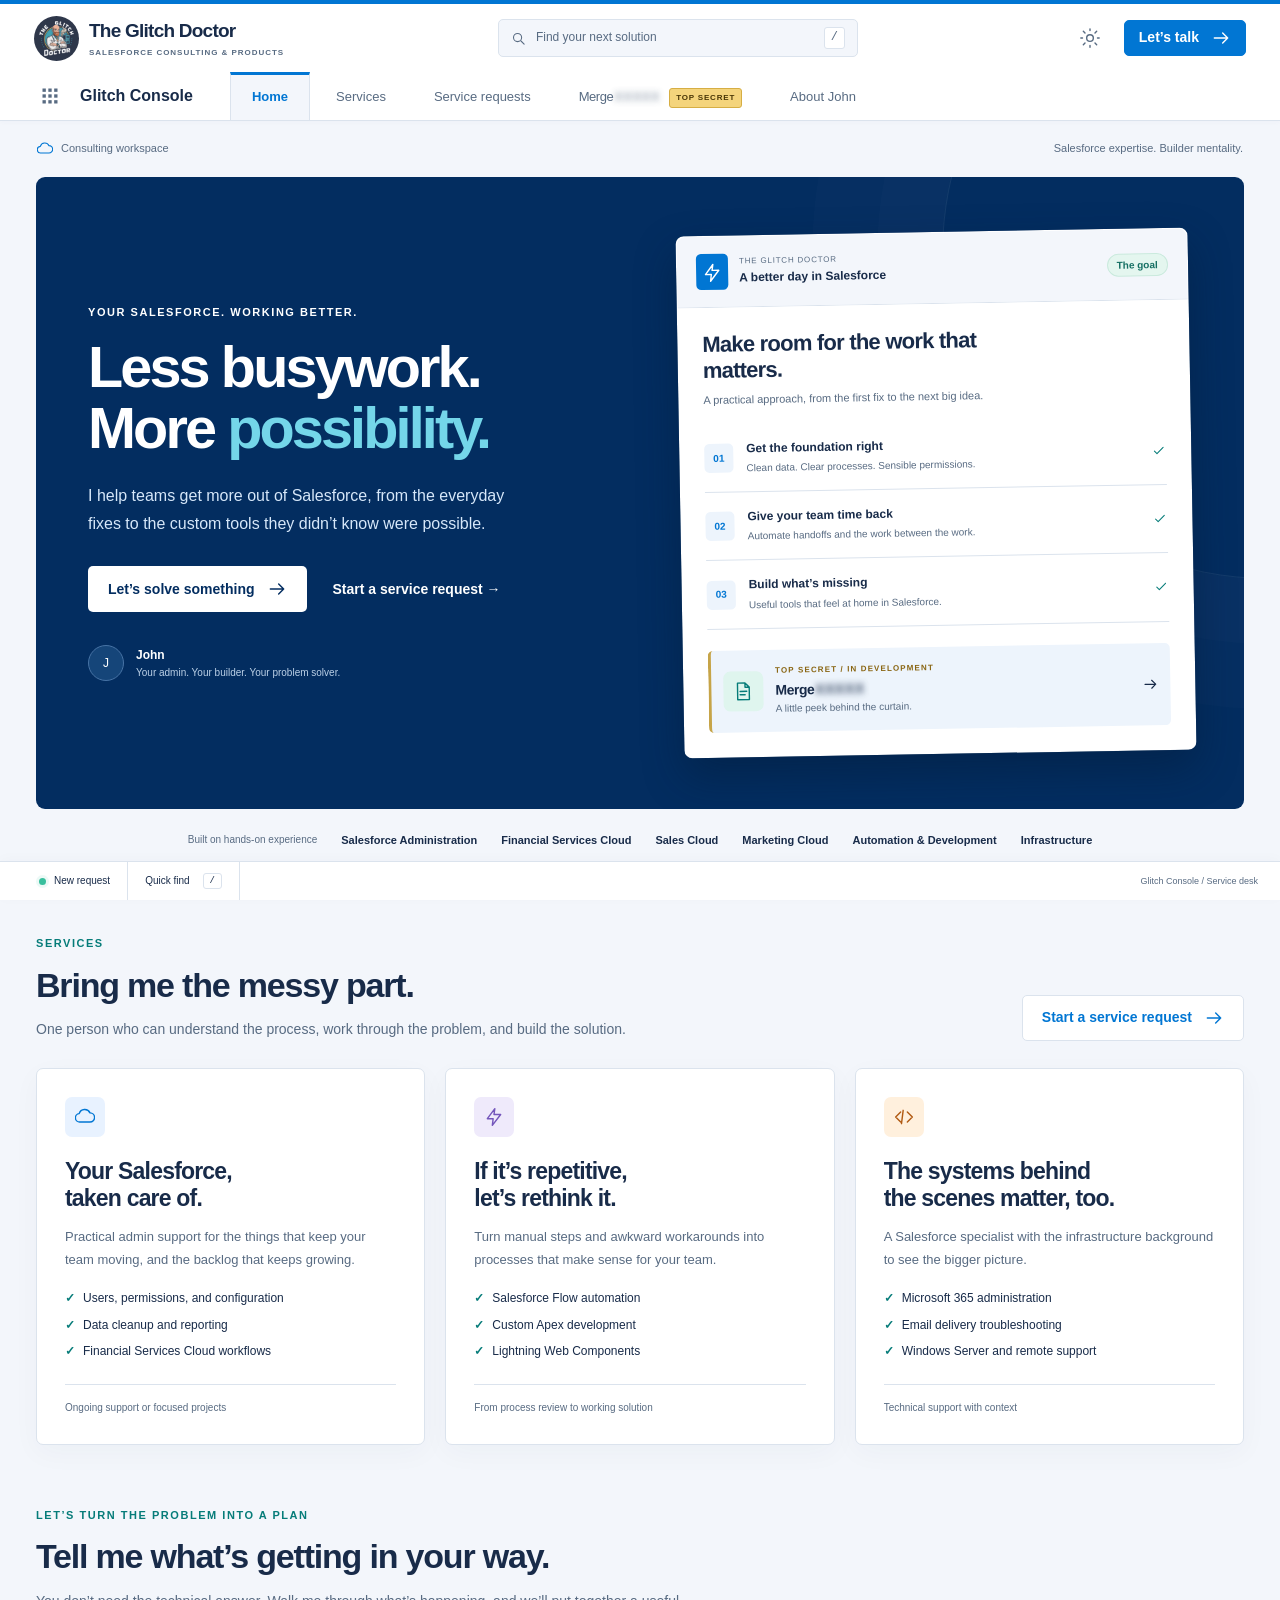
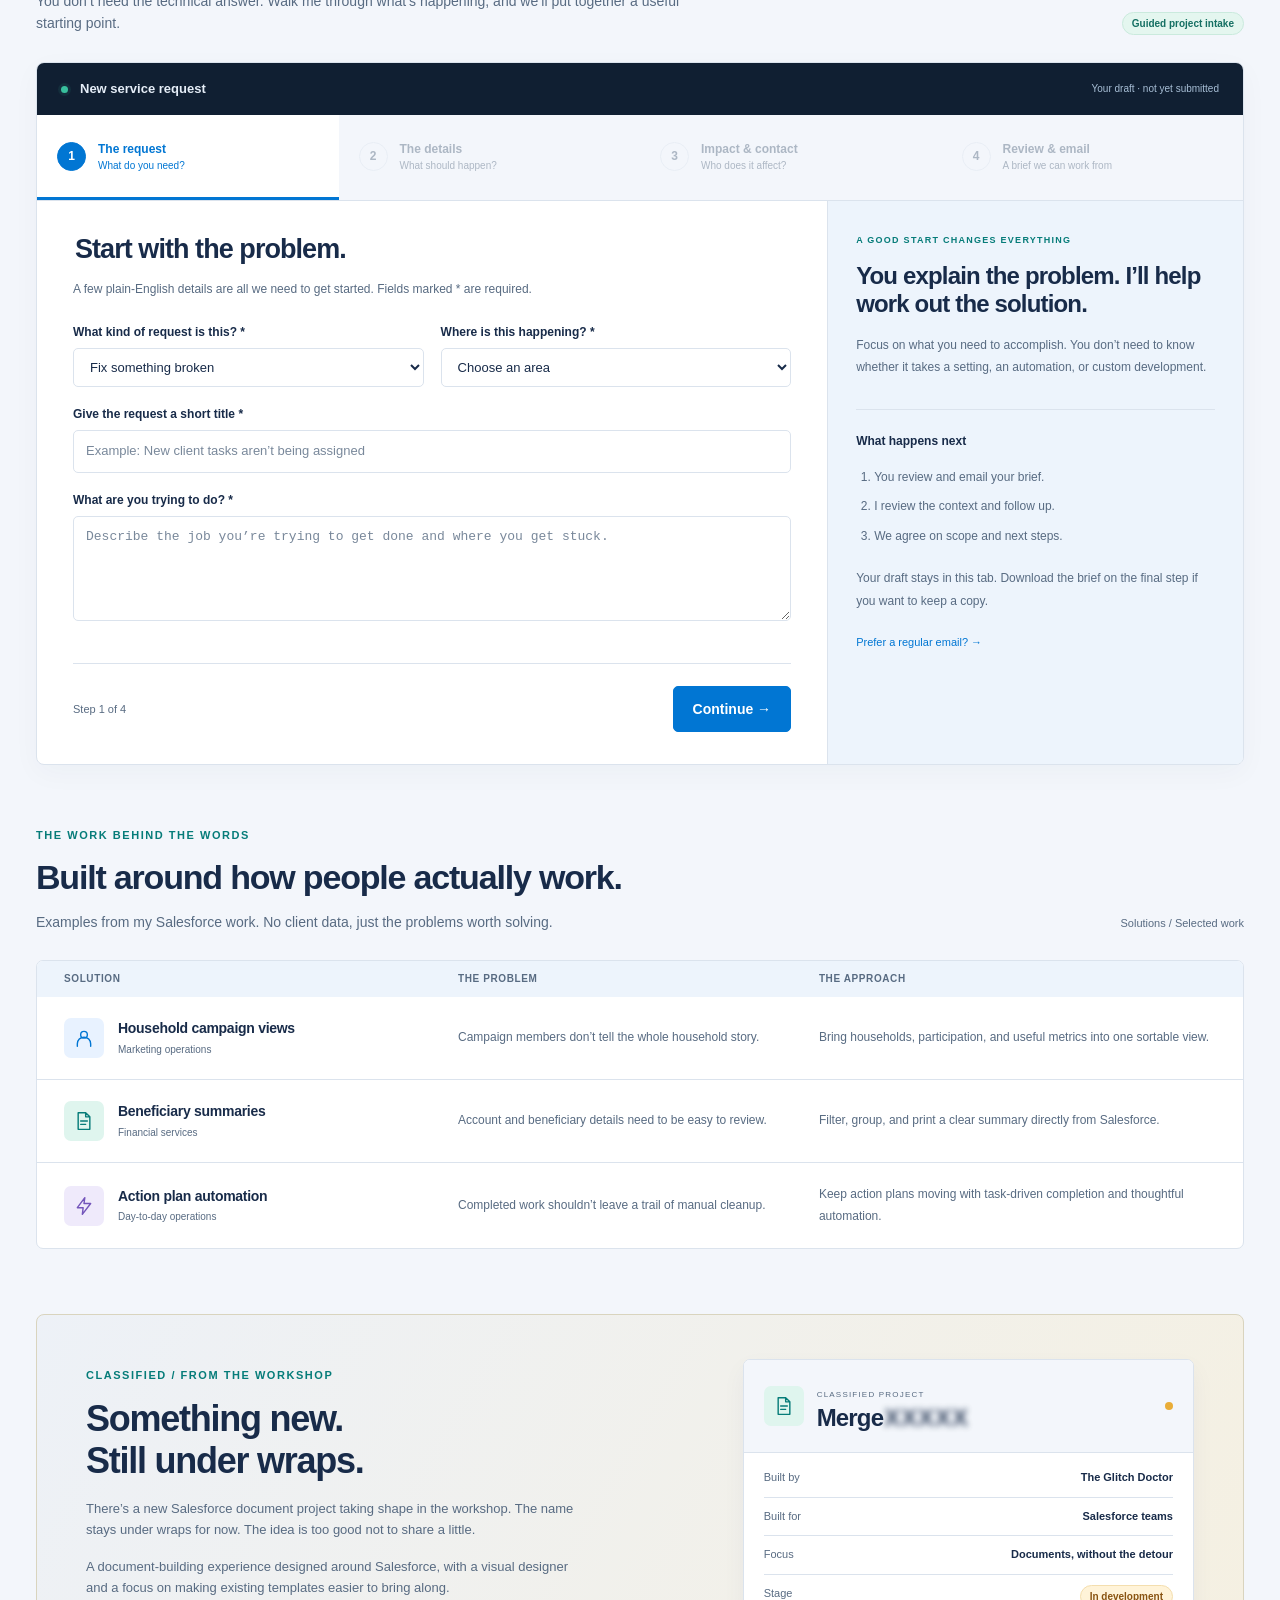
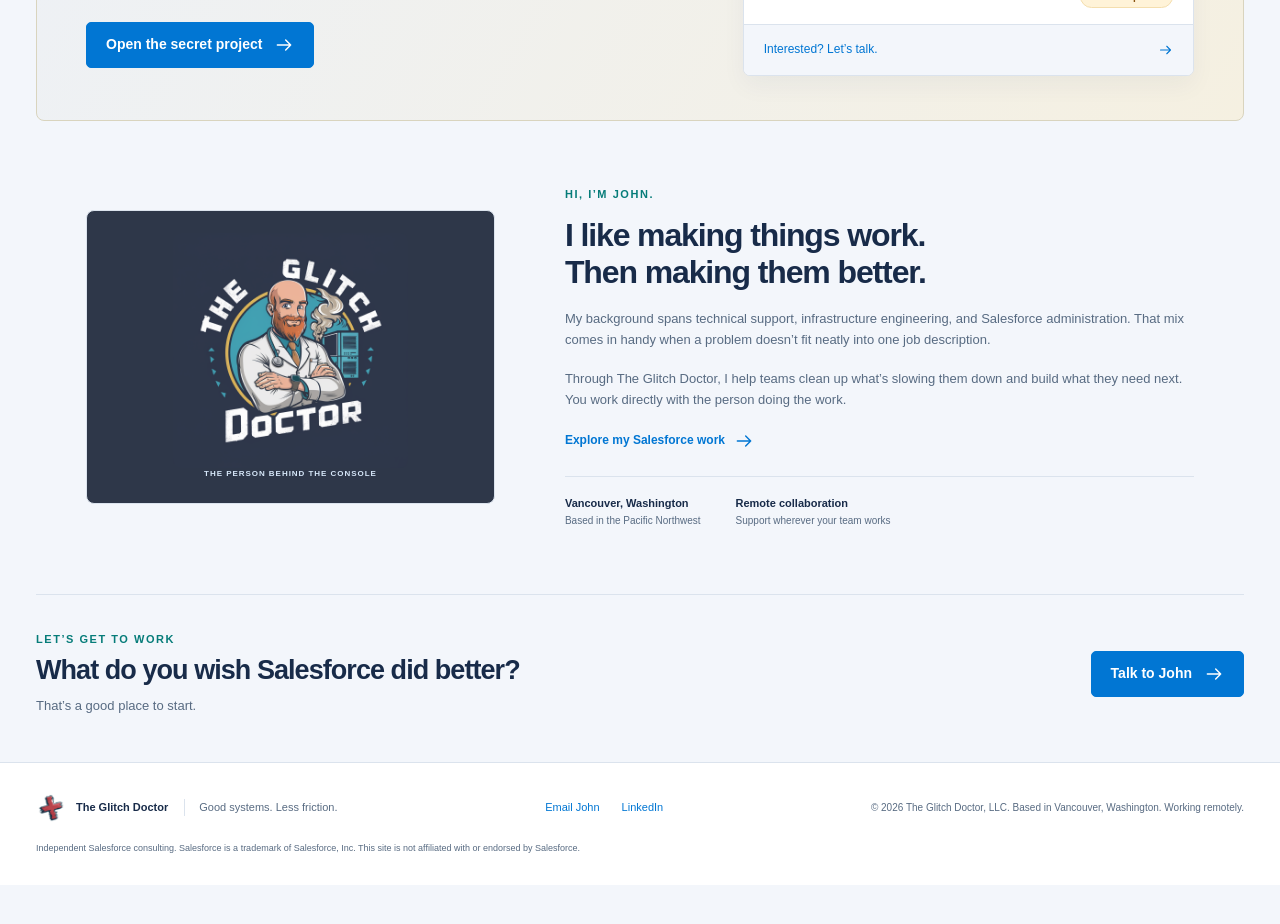
==== commit fb943409: "Add files via upload" ====
--- a/index.html
+++ b/index.html
@@ -1,20 +1,20 @@
 <!doctype html>
-<html lang="en"><head><meta charset="utf-8"><meta name="viewport" content="width=device-width,initial-scale=1"><meta name="theme-color" content="#032d60"><title>Salesforce Consulting & Custom Solutions | The Glitch Doctor</title><meta name="description" content="Salesforce consulting, automation, and custom development with John. A top-secret Salesforce document project is taking shape."><meta property="og:title" content="Salesforce Consulting & Custom Solutions | The Glitch Doctor"><meta property="og:description" content="Salesforce consulting, automation, and custom development with John. A top-secret Salesforce document project is taking shape."><meta property="og:type" content="website"><meta property="og:image" content="https://theglitchdoctor.com/logo1024.png"><link rel="canonical" href="https://theglitchdoctor.com/"><meta property="og:url" content="https://theglitchdoctor.com/"><link rel="icon" href="favicon.png"><link rel="stylesheet" href="style.css?v=interactive-v3"><script src="lab-model.js?v=interactive-v3" defer></script><script src="app.js?v=interactive-v3" defer></script><script type="application/ld+json">{"@context": "https://schema.org", "@type": "ProfessionalService", "name": "The Glitch Doctor", "url": "https://theglitchdoctor.com/", "image": "https://theglitchdoctor.com/logo1024.png", "email": "doc@theglitchdoctor.com", "telephone": "+1-971-260-6993", "address": {"@type": "PostalAddress", "addressLocality": "Vancouver", "addressRegion": "WA", "addressCountry": "US"}, "description": "Salesforce consulting, automation, custom development, and infrastructure support with John."}</script></head>
+<html lang="en"><head><meta charset="utf-8"><meta name="viewport" content="width=device-width,initial-scale=1"><meta name="theme-color" content="#032d60"><title>Salesforce Consulting & Custom Solutions | The Glitch Doctor</title><meta name="description" content="Salesforce consulting, automation, and custom development with John. A top-secret Salesforce document project is taking shape."><meta property="og:title" content="Salesforce Consulting & Custom Solutions | The Glitch Doctor"><meta property="og:description" content="Salesforce consulting, automation, and custom development with John. A top-secret Salesforce document project is taking shape."><meta property="og:type" content="website"><meta property="og:image" content="https://theglitchdoctor.com/logo1024.png"><link rel="canonical" href="https://theglitchdoctor.com/"><meta property="og:url" content="https://theglitchdoctor.com/"><link rel="icon" href="favicon.png"><link rel="stylesheet" href="style.css?v=intake-v4"><script src="intake-model.js?v=intake-v4" defer></script><script src="app.js?v=intake-v4" defer></script><script type="application/ld+json">{"@context": "https://schema.org", "@type": "ProfessionalService", "name": "The Glitch Doctor", "url": "https://theglitchdoctor.com/", "image": "https://theglitchdoctor.com/logo1024.png", "email": "doc@theglitchdoctor.com", "telephone": "+1-971-260-6993", "address": {"@type": "PostalAddress", "addressLocality": "Vancouver", "addressRegion": "WA", "addressCountry": "US"}, "description": "Salesforce consulting, automation, custom development, and infrastructure support with John."}</script></head>
 <body><a class="skip" href="#main">Skip to content</a><header class="global-header"><a class="brand" href="index.html"><img src="logo1024.png" alt="" width="45" height="45"><span>The Glitch Doctor<small>SALESFORCE CONSULTING &amp; PRODUCTS</small></span></a><button class="search-trigger" data-open="search-dialog"><svg viewBox="0 0 24 24" aria-hidden="true" class="icon" fill="none" stroke="currentColor" stroke-width="1.7" stroke-linecap="round" stroke-linejoin="round"><circle cx="10.5" cy="10.5" r="6.5"/><path d="m16 16 5 5"/></svg><span>Find your next solution</span><kbd>/</kbd></button><div class="global-actions"><button class="icon-button" id="theme-toggle" aria-label="Switch color theme" aria-pressed="false"><svg viewBox="0 0 24 24" aria-hidden="true" class="icon" fill="none" stroke="currentColor" stroke-width="1.7" stroke-linecap="round" stroke-linejoin="round"><circle cx="12" cy="12" r="4"/><path d="M12 1v2m0 18v2M1 12h2m18 0h2M4 4l2 2m12 12 2 2M4 20l2-2M18 6l2-2"/></svg></button><button class="button primary compact" data-open="contact-dialog">Let’s talk <svg viewBox="0 0 24 24" aria-hidden="true" class="icon" fill="none" stroke="currentColor" stroke-width="1.7" stroke-linecap="round" stroke-linejoin="round"><path d="M4 12h16m-6-6 6 6-6 6"/></svg></button></div></header>
-<nav class="app-nav" aria-label="Main navigation"><button class="launcher-button icon-button" data-open="launcher-dialog" aria-label="Open app launcher"><svg viewBox="0 0 24 24" aria-hidden="true" class="icon" fill="none" stroke="currentColor" stroke-width="1.7" stroke-linecap="round" stroke-linejoin="round"><rect x="3" y="3" width="4" height="4"/><rect x="10" y="3" width="4" height="4"/><rect x="17" y="3" width="4" height="4"/><rect x="3" y="10" width="4" height="4"/><rect x="10" y="10" width="4" height="4"/><rect x="17" y="10" width="4" height="4"/><rect x="3" y="17" width="4" height="4"/><rect x="10" y="17" width="4" height="4"/><rect x="17" y="17" width="4" height="4"/></svg></button><span class="console-name">Glitch Console</span><div class="nav-tabs"><a href="index.html" aria-current="page">Home</a><a href="index.html#services">Services</a><a href="index.html#playground">Playground</a><a href="top-secret.html" ><span class="secret-name" aria-label="Merge, name redacted">Merge<span class="redacted-name" aria-hidden="true">XXXXX</span></span> <span class="secret-badge">TOP SECRET</span></a><a href="index.html#about">About John</a></div></nav>
+<nav class="app-nav" aria-label="Main navigation"><button class="launcher-button icon-button" data-open="launcher-dialog" aria-label="Open app launcher"><svg viewBox="0 0 24 24" aria-hidden="true" class="icon" fill="none" stroke="currentColor" stroke-width="1.7" stroke-linecap="round" stroke-linejoin="round"><rect x="3" y="3" width="4" height="4"/><rect x="10" y="3" width="4" height="4"/><rect x="17" y="3" width="4" height="4"/><rect x="3" y="10" width="4" height="4"/><rect x="10" y="10" width="4" height="4"/><rect x="17" y="10" width="4" height="4"/><rect x="3" y="17" width="4" height="4"/><rect x="10" y="17" width="4" height="4"/><rect x="17" y="17" width="4" height="4"/></svg></button><span class="console-name">Glitch Console</span><div class="nav-tabs"><a href="index.html" aria-current="page">Home</a><a href="index.html#services">Services</a><a href="index.html#ticket-intake">Service requests</a><a href="top-secret.html" ><span class="secret-name" aria-label="Merge, name redacted">Merge<span class="redacted-name" aria-hidden="true">XXXXX</span></span> <span class="secret-badge">TOP SECRET</span></a><a href="index.html#about">About John</a></div></nav>
 <main id="main">
 <div class="workspace-label"><span><svg viewBox="0 0 24 24" aria-hidden="true" class="icon" fill="none" stroke="currentColor" stroke-width="1.7" stroke-linecap="round" stroke-linejoin="round"><path d="M6 18a5 5 0 0 1-1-10 7 7 0 0 1 13-1 5.5 5.5 0 0 1 0 11Z"/></svg> Consulting workspace</span><span>Salesforce expertise. Builder mentality.</span></div>
-<section class="hero"><div class="hero-copy"><span class="eyebrow light">YOUR SALESFORCE. WORKING BETTER.</span><h1>Less busywork.<br>More <span>possibility.</span></h1><p>I help teams get more out of Salesforce, from the everyday fixes to the custom tools they didn’t know were possible.</p><div class="button-row"><button class="button white" data-open="contact-dialog">Let’s solve something <svg viewBox="0 0 24 24" aria-hidden="true" class="icon" fill="none" stroke="currentColor" stroke-width="1.7" stroke-linecap="round" stroke-linejoin="round"><path d="M4 12h16m-6-6 6 6-6 6"/></svg></button><a class="text-link light" href="#playground">Try the interactive playground →</a></div><div class="hero-signature"><span class="avatar">J</span><span><strong>John</strong><small>Your admin. Your builder. Your problem solver.</small></span></div></div>
+<section class="hero"><div class="hero-copy"><span class="eyebrow light">YOUR SALESFORCE. WORKING BETTER.</span><h1>Less busywork.<br>More <span>possibility.</span></h1><p>I help teams get more out of Salesforce, from the everyday fixes to the custom tools they didn’t know were possible.</p><div class="button-row"><button class="button white" data-open="contact-dialog">Let’s solve something <svg viewBox="0 0 24 24" aria-hidden="true" class="icon" fill="none" stroke="currentColor" stroke-width="1.7" stroke-linecap="round" stroke-linejoin="round"><path d="M4 12h16m-6-6 6 6-6 6"/></svg></button><a class="text-link light" href="#ticket-intake">Start a service request →</a></div><div class="hero-signature"><span class="avatar">J</span><span><strong>John</strong><small>Your admin. Your builder. Your problem solver.</small></span></div></div>
 <div class="hero-workspace"><div class="mini-window"><span class="mini-icon"><svg viewBox="0 0 24 24" aria-hidden="true" class="icon" fill="none" stroke="currentColor" stroke-width="1.7" stroke-linecap="round" stroke-linejoin="round"><path d="m13 2-9 12h7l-1 8 10-13h-8Z"/></svg></span><div><small>THE GLITCH DOCTOR</small><strong>A better day in Salesforce</strong></div><span class="pill">The goal</span></div><div class="workspace-content"><div class="overview-heading"><h2>Make room for the work that matters.</h2><p>A practical approach, from the first fix to the next big idea.</p></div><div class="work-item"><span class="step-number">01</span><div><strong>Get the foundation right</strong><small>Clean data. Clear processes. Sensible permissions.</small></div><svg viewBox="0 0 24 24" aria-hidden="true" class="icon" fill="none" stroke="currentColor" stroke-width="1.7" stroke-linecap="round" stroke-linejoin="round"><path d="m5 12 4 4L19 6"/></svg></div><div class="work-item"><span class="step-number">02</span><div><strong>Give your team time back</strong><small>Automate handoffs and the work between the work.</small></div><svg viewBox="0 0 24 24" aria-hidden="true" class="icon" fill="none" stroke="currentColor" stroke-width="1.7" stroke-linecap="round" stroke-linejoin="round"><path d="m5 12 4 4L19 6"/></svg></div><div class="work-item"><span class="step-number">03</span><div><strong>Build what’s missing</strong><small>Useful tools that feel at home in Salesforce.</small></div><svg viewBox="0 0 24 24" aria-hidden="true" class="icon" fill="none" stroke="currentColor" stroke-width="1.7" stroke-linecap="round" stroke-linejoin="round"><path d="m5 12 4 4L19 6"/></svg></div><a class="workspace-product" href="top-secret.html"><span class="tile-icon teal"><svg viewBox="0 0 24 24" aria-hidden="true" class="icon" fill="none" stroke="currentColor" stroke-width="1.7" stroke-linecap="round" stroke-linejoin="round"><path d="M14 2H5v20h14V7Zm0 0v5h5M8 12h8m-8 4h6"/></svg></span><div><span class="eyebrow">TOP SECRET / IN DEVELOPMENT</span><strong><span class="secret-name" aria-label="Merge, name redacted">Merge<span class="redacted-name" aria-hidden="true">XXXXX</span></span></strong><small>A little peek behind the curtain.</small></div><svg viewBox="0 0 24 24" aria-hidden="true" class="icon" fill="none" stroke="currentColor" stroke-width="1.7" stroke-linecap="round" stroke-linejoin="round"><path d="M4 12h16m-6-6 6 6-6 6"/></svg></a></div></div></section>
 <div class="expertise-strip"><span>Built on hands-on experience</span><strong>Salesforce Administration</strong><strong>Financial Services Cloud</strong><strong>Sales Cloud</strong><strong>Marketing Cloud</strong><strong>Automation &amp; Development</strong><strong>Infrastructure</strong></div>
-<section id="services" class="section"><div class="section-heading"><div><span class="eyebrow">SERVICES</span><h2>Bring me the messy part.</h2><p>One person who can understand the process, work through the problem, and build the solution.</p></div><button class="button secondary" data-scroll="solution-builder">Build your starting point <svg viewBox="0 0 24 24" aria-hidden="true" class="icon" fill="none" stroke="currentColor" stroke-width="1.7" stroke-linecap="round" stroke-linejoin="round"><path d="M4 12h16m-6-6 6 6-6 6"/></svg></button></div><div class="services-grid"><article class="service-card"><span class="tile-icon blue"><svg viewBox="0 0 24 24" aria-hidden="true" class="icon" fill="none" stroke="currentColor" stroke-width="1.7" stroke-linecap="round" stroke-linejoin="round"><path d="M6 18a5 5 0 0 1-1-10 7 7 0 0 1 13-1 5.5 5.5 0 0 1 0 11Z"/></svg></span><h3>Your Salesforce,<br>taken care of.</h3><p>Practical admin support for the things that keep your team moving, and the backlog that keeps growing.</p><ul><li>Users, permissions, and configuration</li><li>Data cleanup and reporting</li><li>Financial Services Cloud workflows</li></ul><span class="card-foot">Ongoing support or focused projects</span></article><article class="service-card"><span class="tile-icon purple"><svg viewBox="0 0 24 24" aria-hidden="true" class="icon" fill="none" stroke="currentColor" stroke-width="1.7" stroke-linecap="round" stroke-linejoin="round"><path d="m13 2-9 12h7l-1 8 10-13h-8Z"/></svg></span><h3>If it’s repetitive,<br>let’s rethink it.</h3><p>Turn manual steps and awkward workarounds into processes that make sense for your team.</p><ul><li>Salesforce Flow automation</li><li>Custom Apex development</li><li>Lightning Web Components</li></ul><span class="card-foot">From process review to working solution</span></article><article class="service-card"><span class="tile-icon orange"><svg viewBox="0 0 24 24" aria-hidden="true" class="icon" fill="none" stroke="currentColor" stroke-width="1.7" stroke-linecap="round" stroke-linejoin="round"><path d="m8 6-6 6 6 6m8-12 6 6-6 6m-5-14-2 16"/></svg></span><h3>The systems behind<br>the scenes matter, too.</h3><p>A Salesforce specialist with the infrastructure background to see the bigger picture.</p><ul><li>Microsoft 365 administration</li><li>Email delivery troubleshooting</li><li>Windows Server and remote support</li></ul><span class="card-foot">Technical support with context</span></article></div></section>
-<section id="playground" class="section playground-section"><div class="section-heading"><div><span class="eyebrow">DON’T JUST READ ABOUT IT. TRY IT.</span><h2>A little less manual.<br>A lot more possible.</h2><p>Pick a workflow. Change the conditions. See how a thoughtful automation handles the next step.</p></div><span class="pill">Interactive sandbox · fictional data</span></div><div class="lab-console"><div class="lab-topbar"><span class="lab-led"></span><strong>Automation Playground</strong><span class="lab-session">LOCAL DEMO / NO LIVE RECORDS</span></div><div class="scenario-picker" role="group" aria-label="Choose a sample workflow"><button data-scenario="onboarding" aria-pressed="true"><span>01</span> Client onboarding</button><button data-scenario="campaign" aria-pressed="false"><span>02</span> Campaign response</button><button data-scenario="tasks" aria-pressed="false"><span>03</span> Action plan cleanup</button></div><div class="lab-layout"><aside class="lab-inputs"><span class="eyebrow">THE STARTING POINT</span><h3 id="scenario-title">A new client is ready.</h3><p id="scenario-description">A fictional household needs a clear path from handoff to first meeting.</p><label class="condition-switch"><input id="scenario-condition" type="checkbox" checked><span id="condition-label">Required details are complete</span></label><div class="sample-record"><span>SAMPLE RECORD</span><strong id="sample-record-name">Evergreen Household</strong><small id="sample-record-status">Ready to evaluate</small></div><p class="hint">Flip the switch to explore the other branch. Nothing here changes real Salesforce data.</p></aside><div class="flow-stage"><div class="flow-stage-heading"><span>FLOW PREVIEW</span><span id="flow-counter">0 / 4 steps</span></div><div class="flow-nodes" aria-label="Explore each workflow step"><button class="flow-node" data-step="0"><span class="node-symbol">↳</span><strong>Record event</strong><small>Something changes</small></button><span class="flow-connector" aria-hidden="true"></span><button class="flow-node" data-step="1"><span class="node-symbol">◇</span><strong>Check the details</strong><small>Evaluate the condition</small></button><span class="flow-connector" aria-hidden="true"></span><button class="flow-node" data-step="2"><span class="node-symbol">ϟ</span><strong id="branch-title">Choose a path</strong><small id="branch-description">The right next step</small></button><span class="flow-connector" aria-hidden="true"></span><button class="flow-node" data-step="3"><span class="node-symbol">✓</span><strong>Keep everyone aligned</strong><small>Make the result visible</small></button></div><div class="flow-inspector" aria-live="polite" aria-atomic="true"><span class="eyebrow" id="inspector-label">READY WHEN YOU ARE</span><h3 id="inspector-title">One event. A useful chain reaction.</h3><p id="inspector-description">Run the workflow, or select a step to inspect it.</p></div><div class="flow-controls"><button class="button primary" id="run-flow">Run workflow <span aria-hidden="true">▶</span></button><button class="button secondary" id="reset-flow">Reset</button><span id="flow-status" role="status">Ready</span></div></div></div><div class="lab-bottom"><span>THE TAKEAWAY</span><p id="flow-takeaway">Good automation moves the right work forward and makes exceptions visible.</p><a href="#solution-builder">What could we automate for you? →</a></div></div></section>
+<section id="services" class="section"><div class="section-heading"><div><span class="eyebrow">SERVICES</span><h2>Bring me the messy part.</h2><p>One person who can understand the process, work through the problem, and build the solution.</p></div><button class="button secondary" data-scroll="ticket-intake">Start a service request <svg viewBox="0 0 24 24" aria-hidden="true" class="icon" fill="none" stroke="currentColor" stroke-width="1.7" stroke-linecap="round" stroke-linejoin="round"><path d="M4 12h16m-6-6 6 6-6 6"/></svg></button></div><div class="services-grid"><article class="service-card"><span class="tile-icon blue"><svg viewBox="0 0 24 24" aria-hidden="true" class="icon" fill="none" stroke="currentColor" stroke-width="1.7" stroke-linecap="round" stroke-linejoin="round"><path d="M6 18a5 5 0 0 1-1-10 7 7 0 0 1 13-1 5.5 5.5 0 0 1 0 11Z"/></svg></span><h3>Your Salesforce,<br>taken care of.</h3><p>Practical admin support for the things that keep your team moving, and the backlog that keeps growing.</p><ul><li>Users, permissions, and configuration</li><li>Data cleanup and reporting</li><li>Financial Services Cloud workflows</li></ul><span class="card-foot">Ongoing support or focused projects</span></article><article class="service-card"><span class="tile-icon purple"><svg viewBox="0 0 24 24" aria-hidden="true" class="icon" fill="none" stroke="currentColor" stroke-width="1.7" stroke-linecap="round" stroke-linejoin="round"><path d="m13 2-9 12h7l-1 8 10-13h-8Z"/></svg></span><h3>If it’s repetitive,<br>let’s rethink it.</h3><p>Turn manual steps and awkward workarounds into processes that make sense for your team.</p><ul><li>Salesforce Flow automation</li><li>Custom Apex development</li><li>Lightning Web Components</li></ul><span class="card-foot">From process review to working solution</span></article><article class="service-card"><span class="tile-icon orange"><svg viewBox="0 0 24 24" aria-hidden="true" class="icon" fill="none" stroke="currentColor" stroke-width="1.7" stroke-linecap="round" stroke-linejoin="round"><path d="m8 6-6 6 6 6m8-12 6 6-6 6m-5-14-2 16"/></svg></span><h3>The systems behind<br>the scenes matter, too.</h3><p>A Salesforce specialist with the infrastructure background to see the bigger picture.</p><ul><li>Microsoft 365 administration</li><li>Email delivery troubleshooting</li><li>Windows Server and remote support</li></ul><span class="card-foot">Technical support with context</span></article></div></section>
+<section id="ticket-intake" class="section intake-section"><div class="section-heading"><div><span class="eyebrow">LET’S TURN THE PROBLEM INTO A PLAN</span><h2>Tell me what’s getting in your way.</h2><p>You don’t need the technical answer. Walk me through what’s happening, and we’ll put together a useful starting point.</p></div><span class="pill">Guided project intake</span></div><div class="intake-console"><div class="intake-topbar"><span class="lab-led"></span><strong>New service request</strong><span>Your draft · not yet submitted</span></div><ol class="intake-steps" aria-label="Request progress"><li><button type="button" data-intake-step="0" aria-current="step"><span>1</span><strong>The request<small>What do you need?</small></strong></button></li><li><button type="button" data-intake-step="1" disabled><span>2</span><strong>The details<small>What should happen?</small></strong></button></li><li><button type="button" data-intake-step="2" disabled><span>3</span><strong>Impact &amp; contact<small>Who does it affect?</small></strong></button></li><li><button type="button" data-intake-step="3" disabled><span>4</span><strong>Review &amp; email<small>A brief we can work from</small></strong></button></li></ol><div class="intake-body"><form id="intake-form" novalidate><fieldset data-intake-panel="0"><legend>Start with the problem.</legend><p class="intake-intro">A few plain-English details are all we need to get started. Fields marked * are required.</p><div class="intake-grid"><label>What kind of request is this? *<select name="kind" required><option value="Fix something broken">Fix something broken</option><option value="Improve an existing process">Improve an existing process</option><option value="Build something new">Build something new</option><option value="Help me figure it out">Help me figure it out</option></select></label><label>Where is this happening? *<select name="area" required><option value="">Choose an area</option><option>Salesforce</option><option>Documents &amp; templates</option><option>Microsoft 365 &amp; email</option><option>Infrastructure &amp; other systems</option><option>Not sure yet</option></select></label></div><label>Give the request a short title *<input name="title" required maxlength="100" placeholder="Example: New client tasks aren’t being assigned"></label><label>What are you trying to do? *<textarea name="goal" required maxlength="1800" rows="4" placeholder="Describe the job you’re trying to get done and where you get stuck."></textarea></label></fieldset><fieldset data-intake-panel="1" hidden><legend>Show me the gap.</legend><p class="intake-intro" id="details-guidance">Describe what happens now and what you need instead. “I’m not sure” is a useful answer, too.</p><label>What happens today? *<textarea name="current" required maxlength="1800" rows="3" placeholder="What do you see, or how do you handle this manually today?"></textarea></label><label>What should happen instead? *<textarea name="expected" required maxlength="1800" rows="3" placeholder="Describe a successful result. What would tell you this is working?"></textarea></label><label id="steps-label">How can I see or reproduce it?<textarea name="steps" maxlength="1800" rows="3" placeholder="1. Open… 2. Select… 3. This happens…"></textarea></label><label><span id="context-label">Helpful context</span><textarea name="context" maxlength="1000" rows="2" placeholder="Relevant screen, record type, tool, exact error, or a recent change. It’s fine if you don’t know."></textarea></label><p class="field-help">You can add screenshots to the email before sending it.</p></fieldset><fieldset data-intake-panel="2" hidden><legend>Let’s understand the impact.</legend><p class="intake-intro">This helps me prioritize the conversation and understand who needs the result.</p><div class="intake-grid"><label>Who is affected? *<select name="affected" required><option value="">Choose the scope</option><option>Just me</option><option>A few people</option><option>A whole team</option><option>Multiple teams or customers</option><option>Not sure yet</option></select></label><label>How much is this getting in the way? *<select name="impact" required><option value="">Choose the impact</option><option>Work is blocked</option><option>Work continues with a workaround</option><option>It’s slowing us down</option><option>An improvement we’d like to make</option></select></label></div><label>Workaround or business impact<textarea name="workaround" maxlength="1000" rows="2" placeholder="How are you getting by? What time, mistakes, or missed work does this create?"></textarea></label><div class="intake-grid"><label>Timing<select name="timing"><option>Flexible / let’s discuss</option><option>As soon as we can discuss it</option><option>There is a specific deadline</option><option>Just exploring possibilities</option></select></label><label id="deadline-field" hidden>Target date *<input name="deadline" type="date"></label></div><p class="field-help">Timing describes your needs; availability and delivery dates are agreed together.</p><div class="intake-grid"><label>Your name *<input name="name" required maxlength="80" autocomplete="name"></label><label>Email address *<input name="email" type="email" required maxlength="150" autocomplete="email"></label></div><label>Company or team<input name="company" maxlength="120" autocomplete="organization"></label></fieldset><fieldset data-intake-panel="3" hidden><legend>Your request, ready for a conversation.</legend><p class="intake-intro">Review the brief below. Use the steps above to make changes, then open an email draft to John.</p><div class="request-reference"><span>DRAFT REFERENCE</span><strong id="request-reference"></strong><span class="pill amber">Not submitted</span></div><label for="request-preview">Development intake brief</label><textarea id="request-preview" rows="19" readonly spellcheck="false"></textarea><div class="request-delivery"><strong>Ready to send?</strong><p>The button opens your email app with this brief addressed to doc@theglitchdoctor.com. Review it, attach any screenshots, and send it there.</p><a id="email-request" class="button primary" href="mailto:doc@theglitchdoctor.com">Open email draft to John →</a><div class="request-secondary"><button type="button" id="copy-request" class="button secondary">Copy brief</button><button type="button" id="download-request" class="button secondary">Download brief</button></div><p class="field-help">If the email draft doesn’t open or its text is cut off, copy the brief into an email or attach the downloaded file. This site does not send or track requests automatically.</p><p id="request-action-status" role="status"></p></div></fieldset><div class="intake-navigation"><button type="button" id="intake-back" class="button secondary" hidden>← Back</button><span id="intake-progress" role="status">Step 1 of 4</span><button type="submit" id="intake-next" class="button primary">Continue →</button></div></form><aside class="intake-aside"><span class="eyebrow">A GOOD START CHANGES EVERYTHING</span><h3 id="intake-tip-title">You explain the problem.<br>I’ll help work out the solution.</h3><p id="intake-tip">Focus on what you need to accomplish. You don’t need to know whether it takes a setting, an automation, or custom development.</p><div class="intake-expectations"><strong>What happens next</strong><ol><li>You review and email your brief.</li><li>I review the context and follow up.</li><li>We agree on scope and next steps.</li></ol></div><p class="hint">Your draft stays in this tab. Download the brief on the final step if you want to keep a copy.</p><a href="mailto:doc@theglitchdoctor.com">Prefer a regular email? →</a></aside></div></div></section>
 <section id="work" class="section work-section"><div class="section-heading"><div><span class="eyebrow">THE WORK BEHIND THE WORDS</span><h2>Built around how people actually work.</h2><p>Examples from my Salesforce work. No client data, just the problems worth solving.</p></div><span class="list-label">Solutions / Selected work</span></div><div class="solutions-table"><div class="table-head"><span>Solution</span><span>The problem</span><span>The approach</span></div><article><div><span class="tile-icon blue"><svg viewBox="0 0 24 24" aria-hidden="true" class="icon" fill="none" stroke="currentColor" stroke-width="1.7" stroke-linecap="round" stroke-linejoin="round"><circle cx="12" cy="8" r="4"/><path d="M4 22v-3a8 8 0 0 1 16 0v3"/></svg></span><h3>Household campaign views<small>Marketing operations</small></h3></div><p>Campaign members don’t tell the whole household story.</p><p>Bring households, participation, and useful metrics into one sortable view.</p></article><article><div><span class="tile-icon teal"><svg viewBox="0 0 24 24" aria-hidden="true" class="icon" fill="none" stroke="currentColor" stroke-width="1.7" stroke-linecap="round" stroke-linejoin="round"><path d="M14 2H5v20h14V7Zm0 0v5h5M8 12h8m-8 4h6"/></svg></span><h3>Beneficiary summaries<small>Financial services</small></h3></div><p>Account and beneficiary details need to be easy to review.</p><p>Filter, group, and print a clear summary directly from Salesforce.</p></article><article><div><span class="tile-icon purple"><svg viewBox="0 0 24 24" aria-hidden="true" class="icon" fill="none" stroke="currentColor" stroke-width="1.7" stroke-linecap="round" stroke-linejoin="round"><path d="m13 2-9 12h7l-1 8 10-13h-8Z"/></svg></span><h3>Action plan automation<small>Day-to-day operations</small></h3></div><p>Completed work shouldn’t leave a trail of manual cleanup.</p><p>Keep action plans moving with task-driven completion and thoughtful automation.</p></article></div></section>
 <section class="product-feature"><div class="product-feature-copy"><span class="eyebrow">CLASSIFIED / FROM THE WORKSHOP</span><h2>Something new.<br>Still under wraps.</h2><p>There’s a new Salesforce document project taking shape in the workshop. The name stays under wraps for now. The idea is too good not to share a little.</p><p>A document-building experience designed around Salesforce, with a visual designer and a focus on making existing templates easier to bring along.</p><a class="button primary" href="top-secret.html">Open the secret project <svg viewBox="0 0 24 24" aria-hidden="true" class="icon" fill="none" stroke="currentColor" stroke-width="1.7" stroke-linecap="round" stroke-linejoin="round"><path d="M4 12h16m-6-6 6 6-6 6"/></svg></a></div><div class="product-record"><div class="record-heading"><span class="tile-icon teal"><svg viewBox="0 0 24 24" aria-hidden="true" class="icon" fill="none" stroke="currentColor" stroke-width="1.7" stroke-linecap="round" stroke-linejoin="round"><path d="M14 2H5v20h14V7Zm0 0v5h5M8 12h8m-8 4h6"/></svg></span><div><small>CLASSIFIED PROJECT</small><h3><span class="secret-name" aria-label="Merge, name redacted">Merge<span class="redacted-name" aria-hidden="true">XXXXX</span></span></h3></div><span class="status-dot" aria-label="In development"></span></div><dl><div><dt>Built by</dt><dd>The Glitch Doctor</dd></div><div><dt>Built for</dt><dd>Salesforce teams</dd></div><div><dt>Focus</dt><dd>Documents, without the detour</dd></div><div><dt>Stage</dt><dd><span class="pill amber">In development</span></dd></div></dl><a href="mailto:doc@theglitchdoctor.com?subject=Secret%20Project%20interest">Interested? Let’s talk. <svg viewBox="0 0 24 24" aria-hidden="true" class="icon" fill="none" stroke="currentColor" stroke-width="1.7" stroke-linecap="round" stroke-linejoin="round"><path d="M4 12h16m-6-6 6 6-6 6"/></svg></a></div></section>
-<section id="solution-builder" class="section brief-section"><div class="section-heading"><div><span class="eyebrow">YOUR TURN AT THE CONSOLE</span><h2>What would you fix first?</h2><p>Choose what’s getting in the way. Build a starting point for our conversation.</p></div><span class="list-label">Opportunity / Your next improvement</span></div><div class="brief-console"><div class="brief-options"><span class="eyebrow">01 / PICK YOUR CHALLENGES</span><div class="challenge-list" role="group" aria-label="Select project challenges"><button data-challenge="automation" aria-pressed="true"><span>↻</span><strong>Too much repetitive work<small>Manual steps, follow-ups, and handoffs</small></strong><span class="choice-check">✓</span></button><button data-challenge="data" aria-pressed="false"><span>▤</span><strong>I can’t see the whole picture<small>Data quality, reporting, and useful views</small></strong><span class="choice-check">+</span></button><button data-challenge="admin" aria-pressed="false"><span>⚙</span><strong>The Salesforce backlog keeps growing<small>Configuration, access, and everyday improvements</small></strong><span class="choice-check">+</span></button><button data-challenge="documents" aria-pressed="false"><span>▧</span><strong>Documents take too much effort<small>Templates, record data, and printable summaries</small></strong><span class="choice-check">+</span></button><button data-challenge="systems" aria-pressed="false"><span>⌘</span><strong>Something behind the scenes is broken<small>Email, Microsoft 365, and infrastructure</small></strong><span class="choice-check">+</span></button></div><span class="eyebrow timing-label">02 / WHERE ARE YOU IN THE PROCESS?</span><div class="timing-picker" role="group" aria-label="Project readiness"><button data-timing="ready" aria-pressed="true">Ready to tackle it</button><button data-timing="exploring" aria-pressed="false">Exploring possibilities</button></div></div><aside class="brief-output"><div class="brief-output-header"><span class="tile-icon blue">↗</span><div><small>YOUR PROJECT BRIEF</small><h3>A starting point, built around you.</h3></div></div><div id="brief-recommendations" aria-live="polite"></div><label for="project-brief">Your conversation starter</label><textarea id="project-brief" rows="6" readonly></textarea><div class="brief-actions"><a class="button primary" id="email-brief" href="mailto:doc@theglitchdoctor.com">Open email draft →</a><button class="button secondary" id="download-brief">Save brief</button></div><p class="hint">Built here in your browser. Opens your email app when you’re ready; nothing is submitted automatically.</p></aside></div></section>
+
 <section id="about" class="section about-section"><div class="about-portrait"><img src="logo1024.png" alt="The Glitch Doctor illustrated mascot" loading="lazy"><span>THE PERSON BEHIND THE CONSOLE</span></div><div><span class="eyebrow">HI, I’M JOHN.</span><h2>I like making things work.<br>Then making them better.</h2><p>My background spans technical support, infrastructure engineering, and Salesforce administration. That mix comes in handy when a problem doesn’t fit neatly into one job description.</p><p>Through The Glitch Doctor, I help teams clean up what’s slowing them down and build what they need next. You work directly with the person doing the work.</p><a class="text-link" href="#work">Explore my Salesforce work <svg viewBox="0 0 24 24" aria-hidden="true" class="icon" fill="none" stroke="currentColor" stroke-width="1.7" stroke-linecap="round" stroke-linejoin="round"><path d="M4 12h16m-6-6 6 6-6 6"/></svg></a><div class="about-details"><span><strong>Vancouver, Washington</strong>Based in the Pacific Northwest</span><span><strong>Remote collaboration</strong>Support wherever your team works</span></div></div></section>
 <section class="closing"><div><span class="eyebrow">LET’S GET TO WORK</span><h2>What do you wish Salesforce did better?</h2><p>That’s a good place to start.</p></div><button class="button primary" data-open="contact-dialog">Talk to John <svg viewBox="0 0 24 24" aria-hidden="true" class="icon" fill="none" stroke="currentColor" stroke-width="1.7" stroke-linecap="round" stroke-linejoin="round"><path d="M4 12h16m-6-6 6 6-6 6"/></svg></button></section></main>
-<footer><div class="footer-brand"><img src="favicon.png" alt="" width="30" height="30"><strong>The Glitch Doctor</strong><span>Good systems. Less friction.</span></div><div class="footer-links"><a href="mailto:doc@theglitchdoctor.com">Email John</a><a href="https://www.linkedin.com/company/the-glitch-doctor/">LinkedIn</a></div><p>© <span id="year">2026</span> The Glitch Doctor, LLC. Based in Vancouver, Washington. Working remotely.</p><p class="disclaimer">Independent Salesforce consulting. Salesforce is a trademark of Salesforce, Inc. This site is not affiliated with or endorsed by Salesforce.</p></footer><nav class="utility-bar" aria-label="Workspace utilities"><a href="index.html#playground"><span class="lab-led"></span> Playground</a><a href="index.html#solution-builder">Build a project brief</a><button data-open="search-dialog">Quick find <kbd>/</kbd></button><span>Glitch Console / Interactive edition</span></nav>
+<footer><div class="footer-brand"><img src="favicon.png" alt="" width="30" height="30"><strong>The Glitch Doctor</strong><span>Good systems. Less friction.</span></div><div class="footer-links"><a href="mailto:doc@theglitchdoctor.com">Email John</a><a href="https://www.linkedin.com/company/the-glitch-doctor/">LinkedIn</a></div><p>© <span id="year">2026</span> The Glitch Doctor, LLC. Based in Vancouver, Washington. Working remotely.</p><p class="disclaimer">Independent Salesforce consulting. Salesforce is a trademark of Salesforce, Inc. This site is not affiliated with or endorsed by Salesforce.</p></footer><nav class="utility-bar" aria-label="Workspace utilities"><a href="index.html#ticket-intake"><span class="lab-led"></span> New request</a><button data-open="search-dialog">Quick find <kbd>/</kbd></button><span>Glitch Console / Service desk</span></nav>
 <dialog id="contact-dialog"><div class="dialog-heading"><div><span class="eyebrow">NEW CONVERSATION</span><h2>What’s getting in your way?</h2></div><button class="close" data-close aria-label="Close contact dialog">×</button></div><p>Tell me what you’re working on, what’s broken, or what you wish Salesforce could do. We’ll start there.</p><a class="contact-option" href="https://outlook.office.com/bookwithme/user/6f88f6bea72140189a04a0bf24233a22@theglitchdoctor.com?anonymous&amp;ep=plink"><span>Schedule a conversation<small>Choose a time on my calendar</small></span><svg viewBox="0 0 24 24" aria-hidden="true" class="icon" fill="none" stroke="currentColor" stroke-width="1.7" stroke-linecap="round" stroke-linejoin="round"><path d="M4 12h16m-6-6 6 6-6 6"/></svg></a><a class="contact-option" href="mailto:doc@theglitchdoctor.com"><span>Email John<small>doc@theglitchdoctor.com</small></span><svg viewBox="0 0 24 24" aria-hidden="true" class="icon" fill="none" stroke="currentColor" stroke-width="1.7" stroke-linecap="round" stroke-linejoin="round"><path d="M4 12h16m-6-6 6 6-6 6"/></svg></a><a class="contact-option" href="tel:+19712606993"><span>Give me a call<small>(971) 260-6993</small></span><svg viewBox="0 0 24 24" aria-hidden="true" class="icon" fill="none" stroke="currentColor" stroke-width="1.7" stroke-linecap="round" stroke-linejoin="round"><path d="M4 12h16m-6-6 6 6-6 6"/></svg></a></dialog>
 <dialog id="launcher-dialog"><div class="dialog-heading"><h2>App Launcher</h2><button class="close" data-close aria-label="Close app launcher">×</button></div><p>Explore The Glitch Doctor.</p><div class="launcher-grid"><a href="index.html"><span class="tile-icon blue"><svg viewBox="0 0 24 24" aria-hidden="true" class="icon" fill="none" stroke="currentColor" stroke-width="1.7" stroke-linecap="round" stroke-linejoin="round"><path d="M6 18a5 5 0 0 1-1-10 7 7 0 0 1 13-1 5.5 5.5 0 0 1 0 11Z"/></svg></span>Consulting<small>Make Salesforce work for you</small></a><a href="top-secret.html"><span class="tile-icon teal"><svg viewBox="0 0 24 24" aria-hidden="true" class="icon" fill="none" stroke="currentColor" stroke-width="1.7" stroke-linecap="round" stroke-linejoin="round"><path d="M14 2H5v20h14V7Zm0 0v5h5M8 12h8m-8 4h6"/></svg></span><span class="secret-name" aria-label="Merge, name redacted">Merge<span class="redacted-name" aria-hidden="true">XXXXX</span></span><small>Top secret. Take a peek.</small></a><a href="index.html#work"><span class="tile-icon purple"><svg viewBox="0 0 24 24" aria-hidden="true" class="icon" fill="none" stroke="currentColor" stroke-width="1.7" stroke-linecap="round" stroke-linejoin="round"><path d="m8 6-6 6 6 6m8-12 6 6-6 6m-5-14-2 16"/></svg></span>Solutions<small>Explore real-world work</small></a><a href="https://outlook.office.com/bookwithme/user/6f88f6bea72140189a04a0bf24233a22@theglitchdoctor.com?anonymous&amp;ep=plink"><span class="tile-icon orange"><svg viewBox="0 0 24 24" aria-hidden="true" class="icon" fill="none" stroke="currentColor" stroke-width="1.7" stroke-linecap="round" stroke-linejoin="round"><circle cx="12" cy="8" r="4"/><path d="M4 22v-3a8 8 0 0 1 16 0v3"/></svg></span>Talk to John<small>Start a conversation</small></a></div></dialog>
 <dialog id="search-dialog"><div class="dialog-heading"><h2>Find a solution</h2><button class="close" data-close aria-label="Close search">×</button></div><label class="sr-only" for="site-search">Search services and products</label><input id="site-search" type="search" placeholder="Try automation, documents, or reporting…" autocomplete="off"><div id="search-results"></div></dialog>
--- a/style.css
+++ b/style.css
@@ -19,3 +19,7 @@
 @media(max-width:1100px){.lab-layout{grid-template-columns:235px minmax(0,1fr)}.lab-inputs{padding:24px 20px}.flow-stage{padding:24px 20px}.flow-nodes{grid-template-columns:1fr 12px 1fr 12px 1fr 12px 1fr}.flow-node{padding:12px 7px;height:151px}.lab-bottom{flex-wrap:wrap;gap:8px 16px}.lab-bottom>a{margin-left:0}.demo-toolbar{flex-wrap:wrap}.demo-toolbar-caption{display:none}}
 @media(max-width:800px){.lab-layout{grid-template-columns:1fr}.lab-inputs{display:grid;grid-template-columns:1fr 1fr;gap:10px 24px;border-right:0;border-bottom:1px solid var(--line)}.lab-inputs .eyebrow,.lab-inputs h3,.lab-inputs>p{grid-column:1;margin:0}.condition-switch{grid-column:2;grid-row:1/3;margin:0}.sample-record{grid-column:2;grid-row:3/5;margin:0}.lab-inputs .hint{grid-row:4;margin-top:4px;font-size:10px}.flow-node{height:135px}.scenario-picker{gap:0;padding:0 10px}.scenario-picker button{font-size:11px;padding:13px 12px}.brief-options,.brief-output{padding:22px}.brief-console{grid-template-columns:1fr 1fr}.brief-output-header h3{font-size:19px}.timing-picker{flex-wrap:wrap}.utility-bar>span{display:none}.utility-bar{padding:0 10px}.expanded .demo-layout{grid-template-columns:250px minmax(0,1fr)}.expanded .demo-sidebar{padding:20px}.expanded .document-stage{padding:20px}.expanded .paper{padding:30px;min-height:520px}.expanded .paper h3{font-size:28px}}
 @media(max-width:560px){.lab-topbar{padding:14px 16px}.lab-session{font-size:7px;max-width:90px;text-align:right}.lab-topbar strong{font-size:12px}.scenario-picker{padding:0;overflow-x:auto}.scenario-picker button{flex:1;font-size:10px;gap:5px;padding:12px 9px;min-width:102px}.scenario-picker button>span{display:none}.lab-inputs{display:block;padding:23px}.lab-inputs>p{margin-top:10px}.condition-switch{margin-top:18px}.sample-record{margin-top:18px}.lab-inputs .hint{margin-top:12px}.flow-stage{padding:23px 17px}.flow-stage-heading{margin-bottom:22px}.flow-nodes{grid-template-columns:1fr 17px 1fr;gap:12px 0}.flow-node{height:128px}.flow-connector:nth-of-type(2){display:none}.flow-node[data-step="2"]{grid-column:1;grid-row:2}.flow-node[data-step="3"]{grid-column:3;grid-row:2}.flow-connector:nth-of-type(3){grid-column:2;grid-row:2}.flow-node strong{font-size:12px}.flow-node small{font-size:9px}.flow-inspector{padding:17px;min-height:162px}.flow-inspector h3{font-size:19px}.flow-controls{flex-wrap:wrap}#flow-status{width:100%;margin:0}.lab-bottom{padding:17px 22px;display:block}.lab-bottom p{margin:7px 0 10px}.lab-bottom a{white-space:normal}.brief-console{grid-template-columns:1fr}.brief-output{border-left:0;border-top:1px solid var(--line)}.challenge-list strong{font-size:11px}.challenge-list small{font-size:10px}.utility-bar>a,.utility-bar>button{padding:0 11px;font-size:9px}.utility-bar kbd{display:none}.demo-layout{grid-template-columns:1fr}.demo-sidebar .studio-editor{display:grid;grid-template-columns:1fr;max-width:none}.studio-tool{margin-left:auto}.expanded{inset:7px!important}.expanded .demo-layout{grid-template-columns:1fr}.expanded .demo-toolbar{gap:8px}.expanded .demo-sidebar{padding:20px}.expanded .document-stage{padding:14px}.expanded .paper{padding:25px;min-height:480px}.expanded .paper h3{font-size:26px}.expanded .paper-fields{margin:20px 0}.expanded .paper-footer{margin-top:25px}}
+/* Guided service request intake */
+.intake-console{background:var(--surface);border:1px solid var(--line);border-radius:8px;overflow:hidden;box-shadow:var(--shadow);scroll-margin-top:135px}.intake-topbar{display:flex;align-items:center;gap:12px;background:#101f32;color:#e5edf7;padding:16px 24px;font-size:13px}.intake-topbar>span:last-child{margin-left:auto;font-size:10px;color:#a8bfd6}.intake-steps{display:grid;grid-template-columns:repeat(4,minmax(0,1fr));list-style:none;margin:0;padding:0;border-bottom:1px solid var(--line);background:var(--bg)}.intake-steps button{display:flex;align-items:center;gap:12px;width:100%;height:85px;padding:15px 20px;background:transparent;border:0;border-bottom:3px solid transparent;color:var(--muted);text-align:left}.intake-steps button>span{display:grid;place-items:center;width:29px;height:29px;flex-shrink:0;border-radius:50%;border:1px solid var(--line);font-size:12px;font-weight:bold}.intake-steps strong{font-size:12px;line-height:1.5}.intake-steps small{display:block;font-size:10px;font-weight:400}.intake-steps button[aria-current]{border-bottom-color:var(--blue);background:var(--surface);color:var(--blue)}.intake-steps button[aria-current]>span{background:var(--blue);color:var(--surface);border-color:var(--blue)}.intake-steps button.visited>span{background:#dff5ee;border-color:#9dd9c5;color:#067c79}.intake-body{display:grid;grid-template-columns:minmax(0,1.9fr) minmax(230px,1fr)}#intake-form{padding:32px 36px;min-width:0}#intake-form fieldset{border:0;padding:0;margin:0;min-width:0}#intake-form legend{font-size:27px;letter-spacing:-.035em;font-weight:700;margin-bottom:12px;line-height:1.25}.intake-intro{font-size:12px;line-height:1.8;margin-bottom:22px}#intake-form label{display:block;font-size:12px;font-weight:600;line-height:1.6;margin-bottom:18px}#intake-form input,#intake-form select,#intake-form textarea{display:block;width:100%;padding:10px 12px;border:1px solid var(--line);background:var(--surface);color:var(--ink);border-radius:5px;font-size:13px;font-weight:400;line-height:1.6;margin-top:6px;min-width:0}#intake-form textarea{resize:vertical;min-height:75px;max-height:600px}#intake-form input::placeholder,#intake-form textarea::placeholder{color:var(--muted);opacity:.8}.intake-grid{display:grid;grid-template-columns:1fr 1fr;gap:17px}.field-help{font-size:11px;line-height:1.7;margin:0 0 17px}.intake-navigation{display:flex;align-items:center;gap:15px;border-top:1px solid var(--line);padding-top:22px;margin-top:24px}.intake-navigation>span{font-size:11px;color:var(--muted)}#intake-next{margin-left:auto}.intake-aside{background:var(--soft);border-left:1px solid var(--line);padding:33px 28px}.intake-aside h3{font-size:24px}.intake-aside>p{font-size:12px;line-height:1.85;margin-top:16px}.intake-aside .eyebrow{font-size:9px}.intake-expectations{margin-top:30px;padding-top:22px;border-top:1px solid var(--line);font-size:12px}.intake-expectations ol{padding-left:18px;color:var(--muted);line-height:1.8}.intake-expectations li{padding:4px 0}.intake-aside>a{display:block;font-size:11px;margin-top:22px}.request-reference{display:flex;align-items:center;gap:12px;flex-wrap:wrap;border:1px solid var(--line);background:var(--bg);border-radius:5px;padding:13px;margin-bottom:20px}.request-reference>span:first-child{font:9px monospace;color:var(--muted)}.request-reference strong{font:11px monospace}.request-reference .pill{margin-left:auto}#intake-form #request-preview{font:12px/1.8 monospace;min-height:340px;background:var(--bg);white-space:pre-wrap}.request-delivery{border-top:1px solid var(--line);margin-top:22px;padding-top:20px}.request-delivery>strong{font-size:18px}.request-delivery>p{font-size:12px;margin:9px 0 18px;line-height:1.8}.request-secondary{display:flex;gap:10px;margin-top:12px}.request-secondary .button{font-size:12px;min-height:36px;padding:8px 13px}.request-delivery>.field-help{font-size:11px;margin-top:17px}#request-action-status{font-size:12px;color:var(--teal);margin-bottom:0}
+@media(max-width:900px){.intake-steps button{gap:8px;padding:12px}.intake-steps small{font-size:9px}.intake-body{grid-template-columns:minmax(0,1.7fr) minmax(210px,1fr)}#intake-form{padding:27px}.intake-aside{padding:27px 20px}.intake-aside h3{font-size:21px}}
+@media(max-width:650px){.intake-body{grid-template-columns:1fr}.intake-aside{border-left:0;border-top:1px solid var(--line)}.intake-steps button{height:80px;flex-direction:column;gap:5px;text-align:center;padding:10px 5px}.intake-steps strong{font-size:10px}.intake-steps small{display:none}.intake-steps button>span{height:25px;width:25px;font-size:11px}.intake-topbar{padding:14px 17px;font-size:12px}.intake-topbar>span:last-child{font-size:9px;max-width:105px;text-align:right}.intake-grid{grid-template-columns:1fr;gap:0}#intake-form{padding:24px 20px}#intake-form legend{font-size:24px}#intake-form input,#intake-form select,#intake-form textarea{font-size:16px}#intake-form #request-preview{font-size:11px}.intake-navigation .button{font-size:12px;padding:10px 13px}.intake-navigation{gap:10px}.request-reference{gap:7px}.request-reference .pill{margin-left:0}.intake-aside{padding:25px}.intake-expectations{margin-top:20px}.intake-console{scroll-margin-top:120px}}
